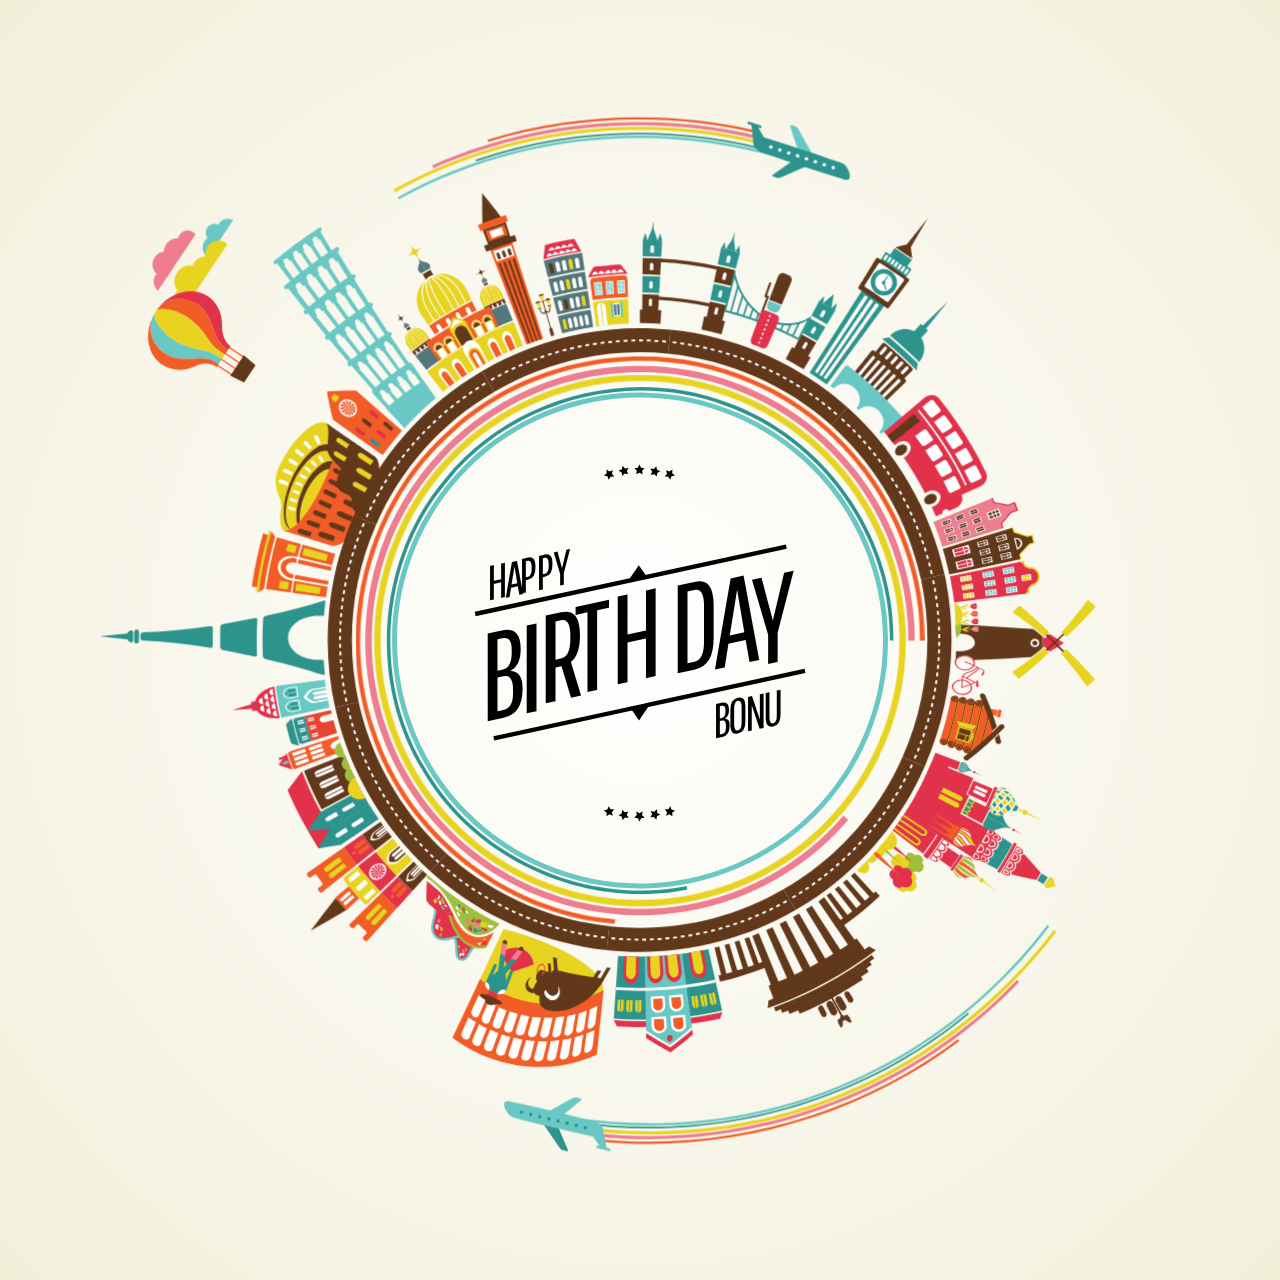
==== index.html @ 3c34e5e7 "Add files via upload" ====
<?xml version="1.0" encoding="utf-8"?>
<!-- Generator: Adobe Illustrator 16.2.1, SVG Export Plug-In . SVG Version: 6.00 Build 0)  -->
<!DOCTYPE svg PUBLIC "-//W3C//DTD SVG 1.1//EN" "http://www.w3.org/Graphics/SVG/1.1/DTD/svg11.dtd">
<link rel="stylesheet" href="main.css">
<svg version="1.1" id="Layer_1" xmlns="http://www.w3.org/2000/svg" xmlns:xlink="http://www.w3.org/1999/xlink" x="0px" y="0px"
 viewBox="0 0 400 400" enable-background="new 0 0 400 400" xml:space="preserve">
<g id="jjperezaguinaga">
	<g id="countryObjects">
		<path fill="#F15C27" d="M124.467,134.068c-2.028,2.304-3.916,4.723-5.74,7.187c-0.104,0.155-0.359,0.16-0.568,0.012l-14.95-10.734
			c-0.208-0.149-0.431-0.462-0.492-0.699c-0.699-2.659-1.231-5.311-1.771-8.085c-0.046-0.243,0.114-0.458,0.359-0.476
			c2.819-0.201,5.698-0.233,8.443-0.247c0.239,0,0.59,0.138,0.781,0.308l13.809,12.168
			C124.531,133.671,124.588,133.925,124.467,134.068z"/>
		<polygon fill="#FFFFFF" points="109.465,128.355 107.582,126.629 109.685,128.071 		"/>
		<polygon fill="#FFFFFF" points="109.95,127.335 107.582,126.629 109.983,126.959 		"/>
		<path fill="#FFFFFF" d="M109.84,126.14c-0.774,0.136-1.513,0.311-2.258,0.489l2.092-0.86L109.84,126.14z"/>
		<path fill="#FFFFFF" d="M109.129,125.058l-1.547,1.571c0.38-0.634,0.787-1.249,1.219-1.843L109.129,125.058z"/>
		<path fill="#FFFFFF" d="M107.994,124.383c-0.166,0.732-0.298,1.487-0.412,2.246c-0.016-0.782-0.027-1.573,0.005-2.34
			L107.994,124.383z"/>
		<polygon fill="#FFFFFF" points="106.726,124.312 107.582,126.629 106.356,124.43 		"/>
		<polygon fill="#FFFFFF" points="105.703,124.895 107.582,126.629 105.475,125.193 		"/>
		<polygon fill="#FFFFFF" points="105.189,125.95 107.582,126.629 105.159,126.337 		"/>
		<polygon fill="#FFFFFF" points="105.323,127.175 107.582,126.629 105.502,127.547 		"/>
		<polygon fill="#FFFFFF" points="106.073,128.24 107.582,126.629 106.412,128.5 		"/>
		<polygon fill="#FFFFFF" points="107.229,128.873 107.582,126.629 107.632,128.954 		"/>
		<polygon fill="#FFFFFF" points="108.472,128.915 107.582,126.629 108.83,128.797 		"/>
		<path fill="#FFFFFF" d="M105.982,128.708c1.341,1.008,3.124,0.926,3.979-0.188c0.83-1.134,0.584-2.828-0.718-3.921
			c-1.27-1.063-3.153-1.063-4.039,0.14C104.294,125.922,104.642,127.698,105.982,128.708z M106.258,128.35
			c-1.105-0.844-1.393-2.31-0.646-3.286c0.733-0.989,2.273-1.002,3.336-0.122c1.074,0.896,1.294,2.308,0.603,3.251
			C108.838,129.121,107.366,129.189,106.258,128.35z"/>
		<path fill="#E2324B" d="M110.884,132.913c-0.336-0.255-0.778-0.236-0.989,0.036c-0.212,0.272-0.109,0.695,0.229,0.944l2.261,1.664
			l0.741-0.955L110.884,132.913z"/>
		<path fill="#62381B" d="M113.064,130.075c-0.327-0.264-0.762-0.255-0.971,0.02c-0.21,0.273-0.113,0.707,0.218,0.965l2.205,1.735
			l0.734-0.96L113.064,130.075z"/>
		<path fill="#E2324B" d="M115.377,127.342c-0.318-0.273-0.757-0.282-0.981-0.02c-0.224,0.264-0.146,0.695,0.176,0.965l2.147,1.807
			l0.785-0.922L115.377,127.342z"/>
		<path fill="#2D948D" d="M115.571,136.443c-0.335-0.253-0.77-0.248-0.971,0.01c-0.201,0.259-0.089,0.67,0.25,0.92l2.26,1.663
			l0.702-0.902L115.571,136.443z"/>
		<path fill="#E2324B" d="M117.635,133.756c-0.327-0.264-0.753-0.267-0.951-0.006c-0.199,0.26-0.092,0.681,0.238,0.94l2.205,1.736
			l0.693-0.908L117.635,133.756z"/>
		<path fill="#62381B" d="M119.826,131.17c-0.318-0.273-0.748-0.294-0.96-0.045c-0.213,0.249-0.124,0.669,0.198,0.94l2.147,1.806
			l0.741-0.87L119.826,131.17z"/>
		<path fill="#E8D320" d="M104.14,122.559c-0.496-0.403-1.187-0.355-1.542,0.106s-0.235,1.156,0.27,1.547l0.763,0.596l1.261-1.642
			L104.14,122.559z"/>
		<path fill="#E8D320" d="M106.461,275.036c-0.349,0.277-0.433,0.754-0.188,1.066c2.043,2.535,4.219,4.961,6.444,7.338
			c0.278,0.279,0.764,0.256,1.084-0.055l4.005-3.871c-2.444-2.554-4.806-5.189-6.999-7.963L106.461,275.036z"/>
		<path fill="#E2324B" d="M110.794,271.563c2.193,2.774,4.557,5.41,7.001,7.961l5.168-4.996c-2.289-2.391-4.504-4.859-6.56-7.459
			L110.794,271.563z"/>
		<path fill="#E2324B" d="M106.249,265.622c1.323,1.861,2.651,3.722,4.097,5.492l5.635-4.465c-1.355-1.656-2.597-3.404-3.841-5.146
			L106.249,265.622z"/>
		<path fill="#F15C27" d="M94.775,273.646c-0.244,0.172-0.312,0.498-0.153,0.729l0.438,0.625c0.168,0.228,0.499,0.269,0.74,0.095
			l1.094-0.787c0.241-0.174,0.57-0.136,0.734,0.086l1.831,2.479c0.16,0.226,0.114,0.543-0.123,0.726l-1.068,0.821
			c-0.236,0.183-0.285,0.509-0.108,0.728l0.475,0.6c0.176,0.222,0.506,0.248,0.74,0.062l10.986-8.703
			c-1.443-1.771-2.771-3.633-4.097-5.49L94.775,273.646z"/>
		<path fill="#F15C27" d="M103.539,281.53c1.147,1.35,2.296,2.699,3.517,3.986l4.103-3.771c-1.167-1.227-2.265-2.518-3.361-3.809
			L103.539,281.53z"/>
		<path fill="#62381B" d="M107.03,285.444c-3.688,2.236-7.458,4.43-11.241,6.52c2.566-3.51,5.191-6.954,7.873-10.336
			C104.76,282.923,105.861,284.214,107.03,285.444z"/>
		<polygon fill="#FFFFFF" points="118.952,271.771 116.99,273.282 118.739,271.521 		"/>
		<polygon fill="#FFFFFF" points="118.13,271.157 116.99,273.282 117.789,271.077 		"/>
		<polygon fill="#FFFFFF" points="116.993,271.104 116.99,273.282 116.614,271.21 		"/>
		<polygon fill="#FFFFFF" points="115.846,271.622 116.99,273.282 115.531,271.892 		"/>
		<polygon fill="#FFFFFF" points="115.003,272.583 116.99,273.282 114.842,272.946 		"/>
		<polygon fill="#FFFFFF" points="114.703,273.739 116.99,273.282 114.739,274.101 		"/>
		<polygon fill="#FFFFFF" points="115.024,274.788 116.99,273.282 115.246,275.048 		"/>
		<polygon fill="#FFFFFF" points="115.889,275.419 116.99,273.282 116.243,275.497 		"/>
		<polygon fill="#FFFFFF" points="117.052,275.454 116.99,273.282 117.432,275.339 		"/>
		<polygon fill="#FFFFFF" points="118.186,274.903 116.99,273.282 118.492,274.624 		"/>
		<polygon fill="#FFFFFF" points="118.995,273.915 116.99,273.282 119.147,273.552 		"/>
		<polygon fill="#FFFFFF" points="119.272,272.769 116.99,273.282 119.233,272.423 		"/>
		<path fill="#FFFFFF" d="M118.603,275.048c1.199-1.112,1.449-2.76,0.603-3.719c-0.83-0.975-2.519-0.912-3.769,0.133
			c-1.25,1.048-1.543,2.734-0.66,3.771C115.679,276.253,117.412,276.153,118.603,275.048z M118.323,274.745
			c-0.989,0.908-2.424,0.996-3.165,0.154c-0.727-0.857-0.483-2.25,0.546-3.123c1.03-0.871,2.427-0.922,3.118-0.111
			C119.524,272.469,119.32,273.825,118.323,274.745z"/>
		<path fill="#E8D320" d="M101.849,273.831c-0.39,0.293-0.494,0.816-0.231,1.172c0.258,0.361,0.802,0.392,1.186,0.097l4.284-3.31
			l-0.912-1.209L101.849,273.831z"/>
		<path fill="#E8D320" d="M100.407,271.882c-0.396,0.283-0.504,0.802-0.241,1.156c0.263,0.355,0.792,0.408,1.184,0.117l4.35-3.221
			l-0.902-1.22L100.407,271.882z"/>
		<path fill="#FFFFFF" d="M106.376,282.931c-0.23,0.203-0.263,0.549-0.061,0.764c0.201,0.217,0.546,0.227,0.774,0.02l2.529-2.274
			l-0.695-0.764L106.376,282.931z"/>
		<path fill="#FFFFFF" d="M105.322,281.696c-0.232,0.199-0.266,0.543-0.073,0.768c0.191,0.226,0.532,0.242,0.764,0.041l2.558-2.243
			l-0.671-0.787L105.322,281.696z"/>
		<path fill="#FFFFFF" d="M112.992,280.753c-0.357,0.332-0.413,0.853-0.124,1.168c0.289,0.314,0.808,0.298,1.16-0.039l2.358-2.243
			l-1.008-1.099L112.992,280.753z"/>
		<path fill="#FFFFFF" d="M110.485,277.969c-0.367,0.317-0.44,0.84-0.164,1.165c0.273,0.328,0.808,0.314,1.169-0.01l2.428-2.166
			l-0.979-1.127L110.485,277.969z"/>
		<path fill="#FFFFFF" d="M108.065,275.104c-0.376,0.309-0.472,0.832-0.199,1.158c0.278,0.325,0.806,0.336,1.18,0.021l2.494-2.088
			l-0.952-1.15L108.065,275.104z"/>
		<path fill="#62381B" d="M121.234,267.339l-0.083,0.072l0.007,0.006l-0.288,0.41c-0.441,0.892-0.27,2.26-0.27,2.262
			c-0.01,0.011,1.33,0.349,2.273,0.019l0.443-0.236l0.008,0.008l0.079-0.071l0.747-0.681l1.736-1.58l-0.336-0.362l-2.271,2.047
			c-0.35,0.313-0.776,0.418-0.953,0.227c-0.181-0.188-0.031-0.602,0.323-0.916l2.29-2.024l-0.224-0.267l-2.297,2.021
			c-0.354,0.311-0.777,0.404-0.947,0.205c-0.168-0.197-0.015-0.607,0.342-0.916l2.314-1.998l-0.343-0.402l-1.829,1.562
			L121.234,267.339z"/>
		<path fill="#E8D320" d="M127.929,269.729c-0.619-0.597-1.168-1.26-1.76-1.885l-2.82,2.59l-0.093,0.086l-0.007-0.008
			c-1.025,0.789-3.277,0.161-3.263,0.141c-0.003-0.004-0.368-2.297,0.548-3.217l-0.008-0.011l0.097-0.079l2.92-2.476
			c-0.608-0.686-1.188-1.396-1.749-2.123l-5.399,4.326c2.056,2.604,4.271,5.07,6.561,7.463L127.929,269.729z"/>
		<path fill="#62381B" d="M116.292,260.702l-0.082,0.06l0.004,0.006l-0.318,0.334c-0.537,0.711-0.653,1.739-0.653,1.739
			s1.018,0.191,1.854-0.116l0.412-0.205l0.003,0.006l0.08-0.062l0.753-0.567l1.744-1.32l-0.195-0.266l-2.276,1.711
			c-0.354,0.266-0.723,0.367-0.825,0.229c-0.104-0.139,0.101-0.465,0.456-0.727l2.289-1.699l-0.139-0.188l-2.292,1.692
			c-0.354,0.262-0.726,0.363-0.829,0.224c-0.103-0.14,0.104-0.462,0.458-0.724l2.305-1.678l-0.211-0.285l-1.814,1.314
			L116.292,260.702z"/>
		<path fill="#62381B" d="M112.188,261.472c1.243,1.737,2.484,3.483,3.839,5.143l5.424-4.299l-1.199-1.521l-2.84,2.16l-0.094,0.072
			l-0.005-0.008c-1.006,0.674-2.688,0.297-2.689,0.295c-0.001-0.002,0.132-1.726,1.068-2.49l-0.005-0.008l0.096-0.068l2.896-2.086
			l-0.82-1.158L112.188,261.472z"/>
		<path fill="#F15C27" d="M111.109,266.483c-0.391,0.291-0.515,0.787-0.278,1.109c0.237,0.321,0.74,0.344,1.13,0.045l2.581-1.98
			l-0.825-1.123L111.109,266.483z"/>
		<path fill="#F15C27" d="M109.871,264.81c-0.396,0.283-0.523,0.772-0.286,1.094c0.237,0.322,0.749,0.35,1.14,0.059l2.619-1.934
			l-0.828-1.119L109.871,264.81z"/>
		<path fill="#F15C27" d="M109.154,266.923c0.301-0.221,0.69-0.198,0.872,0.048c0.183,0.245,0.087,0.627-0.21,0.85
			c-0.298,0.225-0.688,0.203-0.871-0.047C108.76,267.524,108.854,267.144,109.154,266.923z"/>
		<path fill="#E2324B" d="M118.194,280.028c1.581,1.65,3.253,3.201,4.918,4.762l4.829-5.326c-1.558-1.463-3.126-2.916-4.605-4.461
			L118.194,280.028z"/>
		<path fill="#F15C27" d="M108.184,289.817c-0.213,0.207-0.225,0.539-0.026,0.74l0.537,0.541c0.197,0.198,0.528,0.19,0.738-0.021
			l0.95-0.955c0.211-0.211,0.538-0.223,0.73-0.026c0.709,0.743,1.484,1.42,2.226,2.131c0.201,0.188,0.199,0.518-0.004,0.735
			l-0.919,0.984c-0.203,0.219-0.201,0.553,0.004,0.744l0.556,0.522c0.205,0.191,0.533,0.168,0.733-0.051l9.416-10.387
			c-1.665-1.56-3.337-3.111-4.917-4.76L108.184,289.817z"/>
		<path fill="#E8D320" d="M115.188,288.845c-0.336,0.354-0.349,0.883-0.026,1.186c0.321,0.303,0.852,0.258,1.184-0.1l3.686-3.961
			l-1.104-1.037L115.188,288.845z"/>
		<path fill="#E8D320" d="M113.452,287.155c-0.345,0.346-0.371,0.879-0.061,1.193c0.306,0.317,0.85,0.272,1.186-0.076l3.764-3.89
			l-1.075-1.067L113.452,287.155z"/>
		<path fill="#62381B" d="M127.295,273.536l-0.071,0.072l0.004,0.004l-0.261,0.383c-0.422,0.797-0.377,1.838-0.37,1.83
			c0.001,0,1.045,0.012,1.823-0.432l0.373-0.273l0.005,0.004l0.069-0.071l0.649-0.685l1.505-1.588l-0.241-0.225l-1.967,2.061
			c-0.304,0.318-0.653,0.482-0.779,0.365s0.02-0.472,0.326-0.787l1.98-2.051l-0.169-0.156l-1.984,2.045
			c-0.306,0.314-0.664,0.482-0.782,0.357c-0.121-0.125,0.031-0.479,0.342-0.795l1.997-2.033l-0.247-0.25l-1.575,1.594
			L127.295,273.536z"/>
		<path fill="#62381B" d="M123.377,274.964c1.479,1.541,3.046,2.994,4.604,4.457l4.647-5.125l-1.407-1.327l-2.449,2.598l-0.08,0.084
			l-0.006-0.006c-0.883,0.832-2.621,0.756-2.624,0.754c-0.014,0.008-0.138-1.734,0.664-2.646l-0.005-0.004l0.082-0.084l2.517-2.531
			l-0.995-1.006L123.377,274.964z"/>
		<path fill="#F15C27" d="M123.12,280.089c-0.338,0.353-0.376,0.857-0.084,1.13c0.291,0.272,0.796,0.206,1.128-0.15l2.224-2.375
			l-1.014-0.951L123.12,280.089z"/>
		<path fill="#F15C27" d="M121.637,278.63c-0.343,0.347-0.396,0.855-0.116,1.142c0.279,0.285,0.784,0.229,1.126-0.123l2.269-2.336
			l-0.979-0.986L121.637,278.63z"/>
		<path fill="#F15C27" d="M121.253,280.854c0.259-0.267,0.651-0.314,0.874-0.105s0.194,0.597-0.062,0.865
			c-0.257,0.271-0.646,0.316-0.874,0.105C120.965,281.51,120.992,281.122,121.253,280.854z"/>
		<path fill="#2D948D" d="M41.903,198.584l-0.006,0.608c-0.005,0.535,0.365,0.984,0.825,1.005
			c7.396,0.355,14.521,1.205,21.257,2.297c0.456,0.076,0.816-0.233,0.806-0.688c-0.041-1.834,0.022-3.669,0.031-5.503
			c0.002-0.458-0.336-0.771-0.798-0.703c-6.737,0.995-13.85,1.744-21.267,1.99C42.29,197.606,41.909,198.048,41.903,198.584z"/>
		<path fill="#2D948D" d="M99.486,192.356l0.25,0.026c0.139,0.016,0.274-0.242,0.304-0.58c0.098-1.289,0.216-2.576,0.396-3.856
			c0.042-0.335-0.256-0.5-0.666-0.372c-5.291,1.642-11.348,3.272-18.204,4.779c-0.442,0.096-0.815,0.502-0.835,0.903
			c-0.257,3.937-0.219,7.881-0.1,11.82c0.015,0.404,0.404,0.812,0.846,0.918c6.792,1.611,12.883,3.322,18.113,5.045
			c0.406,0.136,0.708-0.026,0.676-0.362c-0.112-1.287-0.289-2.57-0.338-3.863c-0.021-0.336-0.149-0.599-0.288-0.586l-0.251,0.024
			c-5.836,0.439-10.819-2.705-10.773-7.025C88.631,194.903,93.665,191.833,99.486,192.356z"/>
		<path fill="#2D948D" d="M67.169,195.928c-0.018,2.095-0.098,4.189-0.031,6.285c0.011,0.449,0.388,0.877,0.842,0.957
			c3.48,0.636,6.827,1.324,10.03,2.043c0.446,0.099,0.794-0.151,0.785-0.559c-0.105-3.666-0.148-7.337,0.09-11
			c0.019-0.408-0.325-0.662-0.772-0.57c-3.222,0.672-6.584,1.314-10.079,1.896C67.578,195.055,67.191,195.478,67.169,195.928z"/>
		<path fill="#2D948D" d="M41.474,197.614l-0.027,2.545c-0.005,0.533-0.355,0.971-0.785,0.976c-0.431,0.004-0.775-0.435-0.771-0.976
			l0.027-2.569c0.007-0.542,0.36-0.974,0.791-0.963C41.137,196.637,41.48,197.079,41.474,197.614z"/>
		<path fill="#2D948D" d="M38.765,200.782c0.427,0.197,0.811-0.207,0.814-0.75l0.024-2.321c0.006-0.542-0.368-0.954-0.799-0.764
			c-0.795,0.353-1.344,1.07-1.353,1.909C37.444,199.696,37.977,200.421,38.765,200.782z"/>
		<path fill="#2D948D" d="M37.364,199.745l-7.718-0.854c-0.46-0.055-0.459-0.136,0.002-0.182l7.735-0.743
			c0.46-0.042,0.829,0.358,0.823,0.895C38.2,199.396,37.824,199.794,37.364,199.745z"/>
		<path fill="#F15C27" d="M80.706,166.266c-1.572,5.52-2.765,11.145-3.562,16.823l3.004,0.417c0.777-5.539,1.94-11.024,3.475-16.411
			L80.706,166.266z"/>
		<path fill="#F15C27" d="M89.963,185.023l10.649,1.465c0.145-1.125,0.36-2.242,0.528-3.366l-10.594-1.83
			C90.359,182.537,90.124,183.774,89.963,185.023z"/>
		<path fill="#F15C27" d="M92.115,173.806l10.443,2.554c0.267-1.228,0.624-2.433,0.963-3.644l-10.34-2.94
			C92.805,171.115,92.413,172.45,92.115,173.806z"/>
		<polygon fill="#F15C27" points="90.652,180.642 101.234,182.534 101.467,181.352 90.907,179.333 		"/>
		<polygon fill="#F15C27" points="91.647,175.745 102.135,178.113 102.418,176.942 91.961,174.449 		"/>
		<path fill="#F15C27" d="M85.068,167.467c-1.533,5.386-2.692,10.869-3.46,16.405l7.864,1.082c0.161-1.253,0.398-2.496,0.587-3.746
			l-0.73-0.127c-2.584-0.428-4.335-2.561-3.879-4.756c0.423-2.201,2.966-3.439,5.463-2.812l0.72,0.176
			c0.3-1.361,0.692-2.704,1.072-4.048L85.068,167.467z"/>
		<path fill="#F15C27" d="M91.083,174.239c-2.15-0.521-4.405,0.419-4.752,2.271c-0.354,1.848,1.207,3.586,3.433,3.974l0.4,0.072
			l0.257-1.314l-0.399-0.077c-0.694-0.132-1.271-0.466-1.645-0.894c-0.373-0.428-0.537-0.933-0.438-1.427
			c0.101-0.496,0.442-0.894,0.951-1.136c0.521-0.239,1.189-0.315,1.878-0.159l0.397,0.089l0.313-1.303L91.083,174.239z"/>
		<path fill="#F15C27" d="M83.365,165.575c-1.87,6.332-3.229,12.807-4.052,19.348l1.722-1.128
			c0.771-5.563,1.936-11.075,3.477-16.484L83.365,165.575z"/>
		<path fill="#E8D320" d="M82.592,165.367c-1.879,6.364-3.243,12.87-4.072,19.444l0.809,0.103
			c0.822-6.531,2.179-12.994,4.045-19.315L82.592,165.367z"/>
		<path fill="#E8D320" d="M88.863,181.877l-0.316,1.951c-0.02,0.111-0.144,0.186-0.279,0.165l-2.375-0.343
			c-0.134-0.021-0.229-0.128-0.21-0.243l0.325-2c0.018-0.115,0.143-0.19,0.276-0.167l2.366,0.396
			C88.786,181.657,88.88,181.766,88.863,181.877z"/>
		<path fill="#E8D320" d="M98.899,183.531l-0.29,1.773c-0.017,0.101-0.14,0.168-0.274,0.146l-7.203-1.044
			c-0.136-0.019-0.231-0.123-0.213-0.232l0.311-1.908c0.019-0.109,0.142-0.179,0.276-0.156l7.178,1.197
			C98.819,183.329,98.916,183.43,98.899,183.531z"/>
		<path fill="#E8D320" d="M91.367,170.427c-0.171,0.637-0.379,1.265-0.518,1.909c-0.025,0.11-0.155,0.172-0.288,0.14l-2.326-0.589
			c-0.131-0.033-0.217-0.152-0.189-0.265c0.143-0.663,0.354-1.306,0.53-1.96c0.03-0.113,0.162-0.173,0.294-0.136l2.312,0.636
			C91.315,170.199,91.397,170.318,91.367,170.427z"/>
		<path fill="#E8D320" d="M101.178,173.113c-0.154,0.58-0.347,1.151-0.471,1.738c-0.024,0.101-0.15,0.154-0.283,0.121l-7.055-1.787
			c-0.134-0.034-0.221-0.148-0.194-0.255c0.135-0.632,0.339-1.247,0.506-1.871c0.03-0.108,0.161-0.163,0.293-0.128l7.015,1.934
			C101.123,172.903,101.206,173.013,101.178,173.113z"/>
		<path fill="#F15C27" d="M89.136,235.317c-0.405,0.127-0.643,0.514-0.529,0.859c0.443,1.426,0.94,2.831,1.468,4.229
			c0.126,0.344,0.549,0.5,0.946,0.352l15.057-5.646l-0.354-0.967l-0.061,0.022c-1.662,0.609-3.24,0.468-3.531-0.315
			c-0.265-0.791,0.896-1.883,2.575-2.435l0.062-0.021l-0.318-0.978L89.136,235.317z"/>
		<path fill="#E2324B" d="M89.951,240.964c-1.441-0.432-2.894-0.891-4.355-1.373c0.84-1.28,1.707-2.543,2.57-3.772
			C88.706,237.552,89.31,239.263,89.951,240.964z"/>
		<path fill="#69C8C3" d="M86.757,239.19c0.086,0.231,0.878,0.184,2.007-0.08l-0.386-1.105
			C87.329,238.499,86.67,238.956,86.757,239.19z"/>
		<path fill="#E2324B" d="M88.074,236.606l0.156,0.483c0.021,0.062-0.021,0.134-0.094,0.158l-2.143,0.715
			c-0.072,0.023-0.147-0.008-0.168-0.071l-0.16-0.494c-0.021-0.062,0.021-0.133,0.093-0.156l2.146-0.705
			C87.979,236.515,88.054,236.544,88.074,236.606z"/>
		<path fill="#FFFFFF" d="M95.016,237.544l0.238,0.65c0.032,0.088-0.029,0.188-0.137,0.229l-3.633,1.334
			c-0.106,0.039-0.22-0.004-0.254-0.092l-0.247-0.676c-0.033-0.092,0.027-0.195,0.135-0.234l3.645-1.301
			C94.869,237.417,94.984,237.458,95.016,237.544z"/>
		<path fill="#FFFFFF" d="M94.487,236.079l0.229,0.652c0.032,0.088-0.029,0.188-0.136,0.227l-3.651,1.283
			c-0.108,0.039-0.222-0.004-0.256-0.094l-0.237-0.68c-0.03-0.091,0.034-0.195,0.142-0.234l3.662-1.248
			C94.347,235.948,94.459,235.989,94.487,236.079z"/>
		<path fill="#FFFFFF" d="M94.007,234.597l0.214,0.657c0.028,0.089-0.037,0.189-0.145,0.228l-3.668,1.231
			c-0.108,0.037-0.221-0.01-0.25-0.1l-0.223-0.684c-0.03-0.093,0.034-0.197,0.143-0.23l3.679-1.201
			C93.866,234.466,93.978,234.507,94.007,234.597z"/>
		<path fill="#FFFFFF" d="M100.199,235.687l0.227,0.617c0.03,0.082-0.032,0.182-0.139,0.221l-3.634,1.334
			c-0.107,0.041-0.221,0.002-0.252-0.084l-0.234-0.646c-0.032-0.086,0.028-0.188,0.137-0.225l3.646-1.301
			C100.057,235.565,100.169,235.603,100.199,235.687z"/>
		<path fill="#FFFFFF" d="M99.697,234.292l0.218,0.619c0.03,0.084-0.031,0.185-0.14,0.219l-3.65,1.285
			c-0.108,0.037-0.222-0.002-0.253-0.09l-0.227-0.643c-0.028-0.088,0.036-0.189,0.145-0.228l3.663-1.252
			C99.559,234.169,99.67,234.206,99.697,234.292z"/>
		<path fill="#FFFFFF" d="M99.24,232.882l0.203,0.625c0.027,0.084-0.038,0.183-0.146,0.22l-3.667,1.233
			c-0.109,0.035-0.22-0.006-0.249-0.094l-0.211-0.65c-0.029-0.088,0.037-0.188,0.146-0.225l3.68-1.199
			C99.103,232.757,99.212,232.798,99.24,232.882z"/>
		<path fill="#2D948D" d="M90.992,224.729c-0.494,0.11-0.812,0.526-0.709,0.928c0.531,2.262,1.137,4.502,1.801,6.728
			c0.107,0.397,0.6,0.6,1.083,0.448l2.83-0.873c-0.793-2.606-1.495-5.239-2.117-7.891L90.992,224.729z"/>
		<path fill="#2D948D" d="M89.848,232.829l1.927,0.531c0.167,0.051,0.265-0.025,0.215-0.17c-0.82-2.697-1.546-5.42-2.19-8.162
			c-0.03-0.152-0.152-0.17-0.271-0.041l-1.398,1.422c-0.114,0.129-0.175,0.359-0.138,0.512c0.436,1.859,0.935,3.703,1.481,5.533
			C89.517,232.604,89.684,232.772,89.848,232.829z"/>
		<path fill="#E64534" d="M93.882,224.069c0.621,2.65,1.322,5.283,2.116,7.889l8.132-2.51c-0.397-1.383-0.814-2.762-1.179-4.154
			l-2.714,0.711c-0.749,0.197-1.469-0.108-1.611-0.688c-0.144-0.576,0.351-1.188,1.103-1.365l2.728-0.656l-0.277-1.121
			L93.882,224.069z"/>
		<polygon fill="#FFFFFF" points="94.957,230.827 95.075,231.243 93.177,231.812 93.056,231.388 		"/>
		<polygon fill="#FFFFFF" points="94.767,230.165 94.886,230.577 92.984,231.136 92.863,230.712 		"/>
		<polygon fill="#FFFFFF" points="94.24,228.337 94.36,228.751 92.449,229.274 92.327,228.853 		"/>
		<polygon fill="#FFFFFF" points="94.067,227.669 94.171,228.087 92.257,228.597 92.152,228.171 		"/>
		<polygon fill="#FFFFFF" points="93.612,225.823 93.716,226.243 91.793,226.72 91.687,226.294 		"/>
		<polygon fill="#FFFFFF" points="93.444,225.153 93.549,225.573 91.624,226.036 91.517,225.61 		"/>
		<polygon fill="#FFFFFF" points="98.16,229.885 98.274,230.286 96.376,230.854 96.259,230.444 		"/>
		<polygon fill="#FFFFFF" points="97.976,229.239 98.091,229.642 96.189,230.198 96.071,229.788 		"/>
		<polygon fill="#FFFFFF" points="97.465,227.469 97.582,227.872 95.67,228.394 95.551,227.983 		"/>
		<polygon fill="#FFFFFF" points="97.298,226.821 97.398,227.228 95.482,227.737 95.381,227.321 		"/>
		<polygon fill="#FFFFFF" points="96.856,225.032 96.958,225.438 95.035,225.915 94.932,225.503 		"/>
		<polygon fill="#FFFFFF" points="96.694,224.382 96.795,224.788 94.869,225.255 94.766,224.839 		"/>
		<path fill="#69C8C3" d="M85.183,214.507c-0.254,0.033-0.435,0.234-0.406,0.447c0.4,3.129,0.932,6.244,1.609,9.326
			c0.045,0.213,0.283,0.342,0.533,0.287l14.81-3.236c-0.641-2.887-1.136-5.807-1.509-8.735L85.183,214.507z"/>
		<path fill="#E2324B" d="M78.142,220.901c0.434,2.734,3.943,4.313,7.835,3.795c-0.729-3.305-1.298-6.641-1.726-9.996
			C80.414,215.515,77.628,218.181,78.142,220.901z"/>
		<path fill="#E2324B" d="M80.478,221.567c-3.156,0.215-6.317,0.404-9.483,0.565c3.036-0.905,6.078-1.786,9.125-2.643
			L80.478,221.567z"/>
		<polygon fill="#E2324B" points="76.847,219.614 77.355,222.548 79.974,222.063 79.477,219.192 		"/>
		<polygon fill="#FFFFFF" points="96.847,219.974 96.992,219.944 96.844,219.96 		"/>
		<path fill="#FFFFFF" d="M96.225,215.485c0.618-0.092,1.209-0.021,1.71,0.172l2.836-0.438l-0.053-0.41L96.225,215.485z"/>
		<path fill="#FFFFFF" d="M98.609,219.159c-0.426,0.373-0.971,0.658-1.616,0.785l4.458-0.869l-0.089-0.438L98.609,219.159z"/>
		<polygon fill="#FFFFFF" points="96.08,215.519 96.225,215.485 96.078,215.51 		"/>
		<path fill="#FFFFFF" d="M94.508,218.058c0-0.002,0.665-1.392,1.652-1.978l-0.081-0.562c-1.522,0.352-2.527,2.717-2.535,2.725
			c0.008,0.006,1.756,1.896,3.3,1.717l-0.115-0.596C95.601,219.142,94.509,218.06,94.508,218.058z"/>
		<path fill="#FFFFFF" d="M96.16,216.081c0.171-0.104,0.353-0.178,0.542-0.225l-0.001-0.01l0.125-0.019l1.107-0.172
			c-0.5-0.191-1.092-0.264-1.71-0.172l-0.145,0.033L96.16,216.081z"/>
		<path fill="#FFFFFF" d="M97.441,219.38l-0.125,0.025l-0.002-0.012c-0.192,0.021-0.389,0.01-0.585-0.029l0.115,0.596l0.148-0.016
			c0.646-0.127,1.19-0.412,1.616-0.785L97.441,219.38z"/>
		<path fill="#FFFFFF" d="M97.524,217.757c-0.548,0.095-0.953,0.398-0.904,0.681c0.048,0.281,0.529,0.428,1.076,0.328l3.65-0.677
			l-0.167-0.971L97.524,217.757z"/>
		<path fill="#FFFFFF" d="M97.281,216.362c-0.55,0.086-0.953,0.385-0.904,0.668c0.049,0.281,0.533,0.434,1.081,0.34l3.659-0.625
			l-0.171-0.973L97.281,216.362z"/>
		<path fill="#FFFFFF" d="M92.725,222.239c-0.252-1.125-0.473-2.254-0.652-3.393l-2.438,0.43c-1.203,0.213-2.034,1.053-1.846,2.152
			c0.235,1.09,1.314,1.563,2.512,1.313L92.725,222.239z M90.246,222.478c-0.988,0.203-1.927-0.15-2.131-1.111
			c-0.169-0.971,0.574-1.646,1.566-1.822l2.112-0.377c0.15,0.968,0.339,1.924,0.553,2.879L90.246,222.478z"/>
		<path fill="#2D948D" d="M89.856,221.265c-0.29,0.057-0.482,0.293-0.432,0.528c0.05,0.24,0.325,0.384,0.614,0.326l1.924-0.391
			l-0.178-0.84L89.856,221.265z"/>
		<path fill="#2D948D" d="M89.621,219.954c-0.29,0.053-0.492,0.287-0.451,0.527s0.309,0.389,0.598,0.334l1.93-0.367l-0.145-0.846
			L89.621,219.954z"/>
		<path fill="#2D948D" d="M88.785,220.894c0.221-0.041,0.423,0.074,0.458,0.256c0.037,0.18-0.109,0.363-0.33,0.406
			c-0.222,0.043-0.432-0.07-0.471-0.254C88.409,221.118,88.564,220.935,88.785,220.894z"/>
		<path fill="#FFFFFF" d="M91.941,218.081c-0.216-1.131-0.372-2.27-0.519-3.412l-2.453,0.334c-1.211,0.164-2.069,0.974-1.925,2.078
			c0.176,1.101,1.253,1.613,2.455,1.41L91.941,218.081z M89.453,218.226c-0.99,0.164-1.93-0.226-2.081-1.195
			c-0.129-0.975,0.635-1.621,1.634-1.758l2.125-0.295c0.126,0.969,0.254,1.938,0.438,2.896L89.453,218.226z"/>
		<path fill="#2D948D" d="M89.107,216.999c-0.292,0.045-0.493,0.273-0.451,0.515c0.042,0.237,0.312,0.395,0.603,0.348l1.938-0.316
			l-0.146-0.846L89.107,216.999z"/>
		<path fill="#2D948D" d="M88.93,215.677c-0.291,0.043-0.501,0.271-0.469,0.514c0.032,0.238,0.294,0.397,0.585,0.354l1.942-0.293
			l-0.113-0.852L88.93,215.677z"/>
		<path fill="#2D948D" d="M88.061,216.585c0.224-0.032,0.423,0.09,0.447,0.273c0.021,0.184-0.134,0.358-0.354,0.395
			c-0.224,0.033-0.428-0.086-0.449-0.272C87.679,216.796,87.839,216.618,88.061,216.585z"/>
		<path fill="#FFFFFF" d="M81.818,222.628c0.108,0.511,0.697,0.832,1.373,0.783l-0.391-2.02
			C82.156,221.597,81.723,222.116,81.818,222.628z"/>
		<path fill="#FFFFFF" d="M81.42,220.337c0.089,0.513,0.664,0.849,1.338,0.812l-0.351-2.027
			C81.761,219.315,81.331,219.823,81.42,220.337z"/>
		<path fill="#FFFFFF" d="M81.029,218.042c0.073,0.517,0.663,0.859,1.336,0.836c-0.129-0.674-0.216-1.354-0.306-2.032
			C81.407,217.024,80.959,217.526,81.029,218.042z"/>
		<path fill="#FFFFFF" d="M79.816,221.812c0.09,0.52,0.665,0.856,1.339,0.815l-0.354-2.059
			C80.154,220.769,79.727,221.29,79.816,221.812z"/>
		<path fill="#FFFFFF" d="M79.415,219.485c0.09,0.52,0.667,0.865,1.343,0.838l-0.355-2.059
			C79.748,218.454,79.325,218.962,79.415,219.485z"/>
		<path fill="#FFFFFF" d="M83.854,223.403c0.106,0.502,0.692,0.812,1.365,0.756l-0.418-1.981
			C84.159,222.388,83.749,222.899,83.854,223.403z"/>
		<path fill="#FFFFFF" d="M83.419,221.153c0.086,0.506,0.659,0.828,1.331,0.787l-0.343-1.998
			C83.762,220.142,83.332,220.647,83.419,221.153z"/>
		<path fill="#FFFFFF" d="M83.029,218.896c0.088,0.506,0.662,0.838,1.339,0.809l-0.346-1.996
			C83.367,217.894,82.941,218.39,83.029,218.896z"/>
		<path fill="#FFFFFF" d="M82.687,216.63c0.068,0.511,0.629,0.854,1.303,0.839l-0.271-2.009
			C83.066,215.635,82.618,216.122,82.687,216.63z"/>
		<path fill="#E2324B" d="M98.192,265.872c-3.744-5.811-7.009-11.932-9.741-18.283c1.497-2.094,3.021-4.118,4.569-6.073
			c3.167,8.053,7.182,15.787,12.061,22.934L98.192,265.872z"/>
		<path fill="#2D948D" d="M114.332,252.128c0.981,1.519,1.905,3.07,2.957,4.539l-11.94,8.174c-2.357,0.396-4.777,0.761-7.156,1.031
			c1.229-2.127,2.486-4.203,3.778-6.229L114.332,252.128z"/>
		<path fill="#2D948D" d="M111.69,247.472c0.825,1.608,1.78,3.145,2.679,4.715l-12.357,7.524c-2.366,0.263-4.759,0.476-7.184,0.64
			c1.305-2.041,2.708-4.066,4.118-6.027L111.69,247.472z"/>
		<path fill="#62381B" d="M94.036,241.219c-0.232,0.092-0.355,0.319-0.277,0.514c1.531,3.957,3.354,7.799,5.315,11.561
			c0.099,0.183,0.355,0.236,0.575,0.119l11.837-6.301c-1.847-3.492-3.527-7.078-4.957-10.764L94.036,241.219z"/>
		<path fill="#FFFFFF" d="M100.938,255.989c-0.434,0.246-0.624,0.721-0.423,1.061c0.2,0.343,0.712,0.419,1.143,0.164l2.879-1.672
			l-0.699-1.19L100.938,255.989z"/>
		<path fill="#FFFFFF" d="M106.239,252.993c-0.434,0.246-0.632,0.705-0.441,1.029c0.189,0.324,0.691,0.383,1.124,0.133l2.878-1.678
			l-0.66-1.121L106.239,252.993z"/>
		<path fill="#FFFFFF" d="M104.045,261.14c-0.42,0.266-0.59,0.754-0.378,1.09c0.212,0.334,0.722,0.385,1.138,0.11l2.787-1.823
			l-0.736-1.166L104.045,261.14z"/>
		<path fill="#FFFFFF" d="M109.182,257.868c-0.42,0.267-0.6,0.742-0.398,1.06c0.2,0.316,0.699,0.352,1.116,0.079l2.787-1.823
			l-0.695-1.103L109.182,257.868z"/>
		<path fill="#FFFFFF" d="M100.392,249.925c0.221,0.451,0.899,0.562,1.516,0.244l4.5-2.303l-0.393-0.801l-5.639,2.824
			L100.392,249.925z"/>
		<path fill="#FFFFFF" d="M100.242,249.618c-0.224-0.451,0.103-1.061,0.725-1.361l4.543-2.217l0.395,0.801l-5.646,2.812
			L100.242,249.618z"/>
		<path fill="#FFFFFF" d="M98.718,246.44c0.205,0.457,0.877,0.592,1.504,0.297l4.576-2.148l-0.363-0.813l-5.732,2.631L98.718,246.44
			z"/>
		<path fill="#FFFFFF" d="M98.578,246.128c-0.206-0.459,0.141-1.055,0.772-1.338l4.617-2.059l0.365,0.815l-5.739,2.617
			L98.578,246.128z"/>
		<path fill="#FFFFFF" d="M97.164,242.899c0.188,0.467,0.855,0.621,1.491,0.346l4.647-1.983l-0.333-0.828l-5.821,2.432
			L97.164,242.899z"/>
		<path fill="#FFFFFF" d="M97.035,242.583c-0.188-0.465,0.179-1.053,0.819-1.311l4.687-1.898l0.335,0.828l-5.826,2.416
			L97.035,242.583z"/>
		<path fill="#A0BF3B" d="M106.783,243.644c0.578,1.19,2.098,1.653,3.487,1.123c-0.758-1.484-1.454-2.996-2.123-4.523
			C106.849,240.974,106.245,242.431,106.783,243.644z"/>
		<path fill="#E8D320" d="M107.914,248.618c0.916,1.74,3.168,2.312,5.175,1.398c-1.22-2.107-2.354-4.267-3.413-6.461
			C107.832,244.681,106.971,246.894,107.914,248.618z"/>
		<path fill="#A0BF3B" d="M103.476,235.714c0.437,1.25,1.936,1.828,3.369,1.414c-0.654-1.532-1.167-3.121-1.75-4.68
			C103.72,233.077,103.028,234.466,103.476,235.714z"/>
		<path fill="#A0BF3B" d="M106.763,236.923c-1.002,0.744-1.447,1.974-1.018,3.035c0.454,1.058,1.667,1.578,2.895,1.375
			C107.961,239.888,107.355,238.407,106.763,236.923z"/>
		<g id="pisa">
			<path fill="#69C8C3" d="M98.803,70.664c-0.266-0.447-0.863-0.557-1.337-0.239c-4.167,2.75-8.183,5.753-12.088,8.916
				c-0.444,0.367-0.553,1.005-0.243,1.426l4.449,5.97l1.038-0.847L87.4,81.504l0.305-0.248l-0.323-0.444
				c-0.333-0.46-0.295-1.086,0.083-1.396l0.076-0.062c0.379-0.312,0.951-0.186,1.28,0.282l0.317,0.447l0.305-0.244l3.152,4.438
				l0.898-0.7l-3.109-4.444l0.312-0.234l-0.31-0.45c-0.322-0.467-0.264-1.085,0.129-1.376l0.076-0.06
				c0.393-0.295,0.966-0.148,1.283,0.322l0.306,0.457l0.313-0.234l3.042,4.502l0.911-0.677l-3.012-4.526l0.312-0.232l-0.301-0.458
				c-0.312-0.475-0.245-1.096,0.146-1.387l0.079-0.058c0.392-0.291,0.957-0.136,1.264,0.342l0.296,0.464l0.313-0.23l2.946,4.58
				l0.92-0.661l-2.9-4.583l0.324-0.218l-0.29-0.465c-0.301-0.479-0.215-1.093,0.189-1.367l0.08-0.053
				c0.404-0.273,0.971-0.1,1.265,0.386l0.283,0.468l0.322-0.217l2.833,4.635l1.106-0.738L98.803,70.664z"/>
			<path fill="#69C8C3" d="M99.231,69.736c0.157,0.271,0.058,0.642-0.225,0.829c-4.829,3.195-9.551,6.62-14.031,10.371
				c-0.264,0.217-0.628,0.189-0.814-0.061l-0.031-0.042c-0.187-0.25-0.122-0.632,0.145-0.852c4.515-3.774,9.271-7.222,14.134-10.439
				c0.282-0.188,0.641-0.124,0.798,0.147L99.231,69.736z"/>
			<path fill="#69C8C3" d="M104.246,77.101c-0.321-0.541-1.021-0.687-1.563-0.325c-4.788,3.113-9.364,6.583-13.794,10.266
				c-0.51,0.418-0.61,1.162-0.226,1.656l6.178,7.842l1.166-0.953l-4.637-5.985l0.346-0.283l-0.398-0.523
				c-0.414-0.543-0.395-1.272,0.04-1.627l0.085-0.07c0.436-0.355,1.115-0.194,1.521,0.354l0.392,0.53l0.347-0.281l4.53,6.084
				l0.994-0.802l-4.483-6.127l0.345-0.279l-0.384-0.537c-0.403-0.561-0.36-1.28,0.091-1.616l0.087-0.065
				c0.451-0.333,1.128-0.15,1.519,0.412l0.375,0.538l0.358-0.265l4.351,6.194l1.027-0.753l-4.301-6.237l0.356-0.263l-0.367-0.547
				c-0.384-0.565-0.328-1.294,0.12-1.626l0.09-0.065c0.449-0.331,1.115-0.132,1.49,0.44l0.361,0.551l0.357-0.263l4.19,6.331
				l1.026-0.747l-4.13-6.357l0.369-0.247l-0.354-0.555c-0.366-0.575-0.286-1.293,0.177-1.604l0.093-0.062
				c0.464-0.308,1.128-0.087,1.484,0.494l0.347,0.56l0.367-0.245l4.004,6.431l1.244-0.82L104.246,77.101z"/>
			<path fill="#69C8C3" d="M104.719,76.015c0.19,0.325,0.083,0.761-0.238,0.974c-5.568,3.579-10.867,7.609-15.999,11.904
				c-0.302,0.25-0.733,0.212-0.967-0.081l-0.039-0.052c-0.23-0.295-0.171-0.738,0.134-0.989c5.168-4.342,10.532-8.392,16.144-12.009
				c0.326-0.215,0.742-0.126,0.933,0.197L104.719,76.015z"/>
			<path fill="#69C8C3" d="M109.448,85.681c-0.329-0.536-1.008-0.696-1.519-0.359c-4.476,2.933-8.747,6.203-12.913,9.643
				c-0.479,0.393-0.555,1.103-0.158,1.595l6.323,7.762l1.059-0.917l-4.723-5.9l0.325-0.263l-0.406-0.518
				c-0.421-0.534-0.43-1.239-0.021-1.569l0.081-0.064c0.408-0.332,1.073-0.157,1.486,0.387l0.4,0.521l0.325-0.262l4.618,6.001
				l0.93-0.743l-4.57-6.044l0.324-0.262l-0.394-0.529c-0.406-0.547-0.404-1.26,0.003-1.587l0.081-0.065
				c0.413-0.322,1.084-0.117,1.479,0.434l0.384,0.532l0.335-0.245l4.439,6.114l0.964-0.696l-4.391-6.159l0.335-0.245l-0.376-0.538
				c-0.393-0.56-0.366-1.262,0.056-1.572l0.085-0.059c0.422-0.311,1.073-0.099,1.456,0.465l0.37,0.546l0.336-0.245l4.282,6.253
				l0.96-0.691l-4.233-6.294l0.335-0.243l-0.363-0.552c-0.381-0.575-0.332-1.271,0.105-1.559l0.086-0.058
				c0.436-0.288,1.085-0.054,1.451,0.521l0.354,0.555l0.347-0.229l4.096,6.355l1.165-0.756L109.448,85.681z"/>
			<path fill="#69C8C3" d="M109.865,84.638c0.194,0.32,0.107,0.741-0.194,0.94c-5.235,3.329-10.146,7.169-14.973,11.173
				c-0.273,0.245-0.688,0.205-0.924-0.088l-0.041-0.048c-0.235-0.292-0.204-0.728,0.072-0.974c4.88-4.035,9.832-7.918,15.121-11.275
				c0.305-0.202,0.71-0.104,0.906,0.216L109.865,84.638z"/>
			<path fill="#69C8C3" d="M121.044,103.783c-0.344-0.519-0.982-0.715-1.425-0.432c-3.779,2.575-7.482,5.318-11.017,8.305
				c-0.397,0.348-0.393,1.015,0.017,1.488l7.383,8.443l0.893-0.76l-5.744-6.679l0.27-0.232l-0.423-0.504
				c-0.438-0.518-0.527-1.188-0.176-1.471l0.069-0.055c0.355-0.278,0.99-0.076,1.419,0.452l0.415,0.507l0.282-0.221l5.595,6.771
				l0.792-0.606l-5.542-6.823l0.28-0.217l-0.41-0.514c-0.424-0.533-0.48-1.19-0.128-1.465l0.071-0.056
				c0.353-0.276,0.974-0.062,1.391,0.479l0.403,0.52l0.279-0.218l5.423,6.941l0.784-0.604l-5.367-6.994l0.281-0.214l-0.393-0.523
				c-0.408-0.542-0.44-1.192-0.076-1.45l0.072-0.052c0.366-0.26,0.983-0.021,1.386,0.527l0.387,0.531l0.29-0.203l5.214,7.074
				l0.816-0.564l-5.159-7.125l0.287-0.203l-0.38-0.536c-0.393-0.557-0.417-1.218-0.053-1.474l0.071-0.05
				c0.363-0.258,0.969-0.009,1.354,0.553l0.374,0.542l0.287-0.201l5.034,7.233l0.949-0.658L121.044,103.783z"/>
			<path fill="#69C8C3" d="M121.343,102.837c0.204,0.312,0.16,0.701-0.102,0.868c-4.417,2.913-8.716,6.088-12.757,9.606
				c-0.235,0.205-0.628,0.143-0.874-0.141l-0.042-0.048c-0.246-0.282-0.251-0.681-0.01-0.89c4.089-3.553,8.428-6.773,12.9-9.712
				c0.264-0.169,0.644-0.052,0.848,0.261L121.343,102.837z"/>
			<path fill="#69C8C3" d="M115.042,94.58c-0.337-0.526-0.996-0.707-1.475-0.395c-4.146,2.747-8.11,5.791-11.998,8.979
				c-0.43,0.379-0.455,1.079-0.054,1.562l6.439,7.643l0.978-0.848l-4.839-5.838l0.302-0.247l-0.414-0.509
				c-0.429-0.527-0.465-1.203-0.083-1.508l0.075-0.061c0.383-0.305,1.033-0.118,1.453,0.417l0.409,0.516l0.303-0.24l4.709,5.913
				l0.865-0.681l-4.661-5.958l0.302-0.242l-0.399-0.521c-0.416-0.539-0.443-1.227-0.062-1.529l0.075-0.059
				c0.381-0.304,1.02-0.104,1.427,0.442l0.396,0.528l0.302-0.239l4.556,6.059l0.865-0.672l-4.484-6.074l0.314-0.226l-0.386-0.531
				c-0.399-0.553-0.402-1.229-0.007-1.514l0.077-0.057c0.396-0.284,1.03-0.062,1.421,0.497l0.38,0.538l0.312-0.228l4.377,6.172
				l0.894-0.633l-4.328-6.213l0.312-0.223l-0.372-0.543c-0.385-0.563-0.377-1.25,0.017-1.532l0.077-0.056
				c0.393-0.282,1.034-0.023,1.407,0.54l0.362,0.547l0.323-0.208l4.192,6.275l1.083-0.69L115.042,94.58z"/>
			<path fill="#69C8C3" d="M115.4,93.584c0.2,0.317,0.134,0.722-0.148,0.905c-4.839,3.123-9.447,6.641-13.882,10.418
				c-0.256,0.224-0.658,0.173-0.899-0.115l-0.042-0.048c-0.241-0.287-0.227-0.706,0.031-0.934
				c4.487-3.809,9.136-7.369,14.028-10.521c0.285-0.184,0.679-0.078,0.879,0.239L115.4,93.584z"/>
			<path fill="#69C8C3" d="M127.997,112.859c-0.384-0.563-1.061-0.806-1.496-0.521c-3.751,2.579-7.508,5.254-10.983,8.29
				c-0.401,0.345-0.357,1.035,0.101,1.542c3.25,3.621,6.537,7.2,9.863,10.734l0.773-0.816c-2.662-2.895-5.299-5.819-7.91-8.771
				l0.271-0.228l-0.477-0.538c-0.493-0.56-0.615-1.248-0.273-1.537l0.066-0.058c0.341-0.291,1.007-0.063,1.491,0.504l0.469,0.547
				l0.27-0.229c2.495,2.942,5.016,5.858,7.561,8.748l0.652-0.701c-2.499-2.89-4.94-5.775-7.375-8.702l0.28-0.213l-0.458-0.553
				c-0.475-0.571-0.569-1.256-0.216-1.527l0.071-0.055c0.354-0.271,1.018-0.021,1.483,0.561l0.45,0.562l0.279-0.215l7.023,8.653
				l0.688-0.665l-6.872-8.632l0.279-0.213l-0.443-0.565c-0.457-0.587-0.55-1.292-0.188-1.552l0.073-0.049
				c0.366-0.254,1.025,0.025,1.473,0.617l0.432,0.573l0.29-0.198l6.499,8.534l0.726-0.627l-6.353-8.506l0.289-0.198l-0.423-0.58
				c-0.44-0.603-0.5-1.294-0.136-1.545l0.071-0.051c0.365-0.253,1.007,0.038,1.437,0.646l0.416,0.586l0.288-0.197l6.025,8.436
				l0.843-0.746C132.835,119.901,130.399,116.394,127.997,112.859z"/>
			<path fill="#69C8C3" d="M131.418,117.836c-4.022,2.703-8.032,5.552-11.733,8.809l5.796,6.259c3.078-3.363,6.362-6.537,9.84-9.497
				L131.418,117.836z"/>
		</g>
		<path fill="#62381B" d="M148.952,82.071c0.542,1.335,0.438,1.641-0.765,2.231c-0.282,0.14-0.284,0.135,0.004,0.011
			c1.23-0.529,1.52-0.407,2.119,0.902c0.142,0.308,0.136,0.311,0.009-0.003c-0.544-1.337-0.435-1.63,0.792-2.164
			c0.29-0.126,0.291-0.12-0.003-0.01c-1.254,0.471-1.548,0.333-2.148-0.973C148.819,81.758,148.824,81.756,148.952,82.071z"/>
		<path fill="#62381B" d="M123.29,96.888c0.837,1.185,0.778,1.471-0.258,2.313c-0.242,0.202-0.245,0.2,0.007,0.009
			c1.081-0.791,1.415-0.701,2.292,0.429c0.208,0.269,0.204,0.271,0.007-0.005c-0.833-1.177-0.795-1.488,0.271-2.298
			c0.252-0.188,0.253-0.187-0.006-0.01c-1.105,0.753-1.421,0.692-2.306-0.446C123.09,96.613,123.094,96.61,123.29,96.888z"/>
		<path fill="#E8D320" d="M127.104,74.512c1.25,2.292,1.081,2.875-1.228,4.295c-0.543,0.335-0.547,0.327,0.011,0.017
			c2.376-1.315,2.967-1.168,4.329,1.058c0.321,0.523,0.312,0.528,0.017-0.012c-1.253-2.285-1.089-2.876,1.232-4.286
			c0.56-0.307,0.563-0.3-0.009-0.017c-2.379,1.297-2.967,1.16-4.333-1.065C126.801,73.979,126.811,73.974,127.104,74.512z"/>
		<path fill="#54777B" d="M129.942,83.312c0.181,0.311,0.628,0.57,0.896,0.625l1.358-0.79l-2.345-4.051
			C130.783,81.102,129.154,81.944,129.942,83.312z"/>
		<path fill="#54777B" d="M133.455,81.27c0.181,0.311,0.162,0.817,0.097,1.087l-1.359,0.791l-2.344-4.05
			C131.089,80.948,132.661,79.904,133.455,81.27z"/>
		<polygon fill="#62381B" points="135.036,85.273 132.625,86.675 131.203,84.277 133.665,82.845 		"/>
		<path fill="#E8D320" d="M145.096,89.116c-2.125-4.443-7.497-6.428-11.72-3.926c-4.288,2.391-5.217,8.078-2.43,12.126l1.998,2.979
			c4.396-2.957,9.014-5.571,13.74-7.963L145.096,89.116z"/>
		<path fill="#FFFFFF" d="M144.687,93.445l-1.679-3.243c-1.128-2.187-2.74-3.856-4.466-4.762c-1.739-0.929-3.528-1.008-4.958-0.167
			c-1.426,0.845-2.273,2.4-2.341,4.365c-0.077,1.953,0.566,4.188,1.896,6.259l1.934,3.021l-0.283,0.186l-1.942-3.017
			c-1.368-2.121-2.04-4.409-1.964-6.447c0.054-2.062,0.957-3.737,2.525-4.673c1.569-0.935,3.51-0.809,5.312,0.159
			c1.8,0.945,3.444,2.668,4.597,4.914l1.67,3.248l0,0L144.687,93.445z"/>
		<path fill="#FFFFFF" d="M142.572,94.543l-1.743-3.21c-1.762-3.268-4.111-5.633-5.87-6.097c-0.585-0.162-1.089-0.127-1.494,0.107
			c-0.402,0.234-0.685,0.656-0.833,1.248c-0.149,0.589-0.162,1.34-0.031,2.189c0.256,1.705,1.083,3.811,2.383,5.921l1.88,3.054
			l-0.261,0.169l-1.888-3.049c-1.994-3.215-2.915-6.438-2.419-8.381c0.164-0.648,0.491-1.166,0.993-1.458s1.111-0.321,1.754-0.141
			c0.645,0.179,1.332,0.565,2.029,1.122c1.409,1.137,2.851,2.957,4.042,5.167l1.735,3.214h0.001L142.572,94.543z"/>
		<path fill="#FFFFFF" d="M140.855,95.504l-1.794-3.179c-1.066-1.894-2.16-3.563-3.118-4.797c-0.95-1.234-1.799-2.034-2.243-2.176
			c-0.127-0.043-0.196-0.032-0.235-0.009c-0.038,0.021-0.082,0.075-0.107,0.208c-0.025,0.128-0.025,0.314,0.004,0.55
			c0.062,0.469,0.243,1.117,0.53,1.885c0.574,1.537,1.573,3.558,2.841,5.693l1.83,3.084l-0.27,0.156l-1.838-3.08
			c-1.122-1.88-2.037-3.669-2.644-5.136c-0.603-1.472-0.911-2.592-0.796-3.229c0.035-0.183,0.117-0.349,0.271-0.438
			c0.154-0.088,0.337-0.079,0.513-0.019c0.179,0.062,0.366,0.174,0.573,0.332c0.411,0.312,0.893,0.809,1.423,1.454
			c1.062,1.288,2.318,3.176,3.542,5.358l1.786,3.186v-0.001L140.855,95.504z"/>
		<path fill="#F15C27" d="M148.224,95.641c-4.531,2.296-8.959,4.803-13.176,7.638l-1.792-2.678c4.332-2.915,8.881-5.49,13.538-7.849
			L148.224,95.641z"/>
		<path fill="#FFFFFF" d="M137.793,102.078l-1.062,0.688l-1.109-1.71c-0.224-0.346-0.161-0.782,0.139-0.978
			c0.3-0.194,0.723-0.071,0.942,0.275L137.793,102.078z"/>
		<path fill="#FFFFFF" d="M140.791,100.246l-1.095,0.636l-1.057-1.743c-0.214-0.352-0.135-0.782,0.174-0.961
			c0.31-0.18,0.729-0.038,0.938,0.315L140.791,100.246z"/>
		<path fill="#FFFFFF" d="M143.826,98.477l-1.092,0.638l-1.005-1.775c-0.202-0.357-0.115-0.793,0.193-0.974s0.721-0.036,0.918,0.325
			L143.826,98.477z"/>
		<path fill="#FFFFFF" d="M146.945,96.854l-1.123,0.583l-0.95-1.805c-0.191-0.36-0.09-0.791,0.229-0.955
			c0.317-0.166,0.727-0.001,0.914,0.361L146.945,96.854z"/>
		<path fill="#54777B" d="M151.333,96.312c2.062-0.99,4.158-1.904,6.294-2.722l2.092,5.26c-2.032,0.776-4.024,1.646-5.985,2.588
			L151.333,96.312z"/>
		<path fill="#54777B" d="M150.02,86.745c0.063,0.151,0.242,0.295,0.353,0.337l0.596-0.274l-0.849-1.963
			C150.444,85.802,149.739,86.081,150.02,86.745z"/>
		<path fill="#54777B" d="M151.569,86.072c0.066,0.151,0.041,0.374,0.003,0.487l-0.606,0.248l-0.849-1.963
			C150.573,85.748,151.278,85.415,151.569,86.072z"/>
		<polygon fill="#62381B" points="152.103,87.953 151.024,88.423 150.513,87.256 151.604,86.782 		"/>
		<path fill="#E8D320" d="M156.342,90.243c-0.829-2.119-3.045-3.219-4.947-2.447c-1.863,0.862-2.583,3.225-1.604,5.281l0.694,1.482
			c2.117-1.016,4.27-1.952,6.462-2.792L156.342,90.243z"/>
		<path fill="#FFFFFF" d="M156.019,92.173l-0.628-1.546c-0.424-1.04-1.073-1.875-1.785-2.375c-0.713-0.501-1.479-0.667-2.127-0.406
			c-0.633,0.293-1.039,0.965-1.162,1.827c-0.123,0.86,0.039,1.905,0.507,2.929l0.682,1.49l-0.136,0.062l-0.684-1.488
			c-0.48-1.046-0.65-2.12-0.522-3.017c0.126-0.897,0.556-1.627,1.252-1.948c0.712-0.288,1.537-0.1,2.275,0.423
			c0.742,0.522,1.405,1.381,1.839,2.45l0.627,1.545L156.019,92.173z"/>
		<path fill="#FFFFFF" d="M155.04,92.567l-0.645-1.539c-0.648-1.564-1.581-2.755-2.323-3.098c-0.245-0.114-0.466-0.141-0.646-0.062
			c-0.179,0.083-0.312,0.255-0.397,0.516c-0.085,0.256-0.118,0.595-0.098,0.988c0.042,0.787,0.302,1.792,0.763,2.824l0.668,1.494
			l-0.125,0.06l-0.671-1.496c-0.704-1.571-0.955-3.083-0.676-3.934c0.093-0.286,0.25-0.499,0.471-0.601
			c0.225-0.097,0.488-0.061,0.76,0.066c0.27,0.125,0.554,0.348,0.836,0.643c0.564,0.593,1.127,1.485,1.567,2.545l0.643,1.54
			L155.04,92.567z"/>
		<path fill="#FFFFFF" d="M154.23,92.892l-0.653-1.534c-0.391-0.914-0.8-1.73-1.166-2.343c-0.365-0.615-0.698-1.031-0.886-1.127
			l-0.099-0.019l-0.052,0.086c-0.017,0.058-0.023,0.142-0.02,0.25c0.009,0.215,0.062,0.519,0.156,0.882
			c0.186,0.729,0.531,1.699,0.987,2.739l0.657,1.499l-0.125,0.061l-0.659-1.5c-0.403-0.917-0.721-1.779-0.92-2.479
			c-0.199-0.7-0.288-1.224-0.218-1.506c0.021-0.081,0.062-0.149,0.129-0.182c0.067-0.033,0.147-0.013,0.22,0.026l0.233,0.188
			c0.166,0.17,0.354,0.424,0.56,0.748c0.411,0.646,0.884,1.569,1.332,2.623l0.651,1.532L154.23,92.892z"/>
		<path fill="#62381B" d="M157.525,93.329c-2.137,0.82-4.233,1.734-6.299,2.725l-0.624-1.334c2.091-1.004,4.214-1.928,6.379-2.759
			L157.525,93.329z"/>
		<path fill="#FFFFFF" d="M152.53,95.695l-0.519,0.239l-0.39-0.847c-0.078-0.17-0.025-0.362,0.12-0.43
			c0.145-0.067,0.325,0.019,0.402,0.188L152.53,95.695z"/>
		<path fill="#FFFFFF" d="M153.97,95.029l-0.518,0.24l-0.379-0.851c-0.076-0.172-0.021-0.364,0.125-0.432s0.323,0.018,0.398,0.189
			L153.97,95.029z"/>
		<path fill="#FFFFFF" d="M155.43,94.412l-0.53,0.212l-0.365-0.856c-0.074-0.173-0.014-0.361,0.135-0.421
			c0.147-0.06,0.327,0.032,0.398,0.207L155.43,94.412z"/>
		<path fill="#FFFFFF" d="M156.902,93.818l-0.528,0.214l-0.354-0.861c-0.071-0.174-0.009-0.363,0.14-0.422
			c0.146-0.061,0.324,0.033,0.395,0.206L156.902,93.818z"/>
		<path fill="#54777B" d="M134.375,106.078c-1.833,1.334-3.713,2.606-5.454,4.059l3.503,4.446c1.654-1.382,3.443-2.59,5.185-3.857
			L134.375,106.078z"/>
		<path fill="#54777B" d="M126.816,100.135c0.099,0.13,0.135,0.356,0.115,0.475l-0.533,0.381l-1.273-1.719
			C125.789,100.034,126.381,99.559,126.816,100.135z"/>
		<path fill="#54777B" d="M125.442,101.118c0.098,0.134,0.306,0.227,0.425,0.255l0.532-0.383l-1.271-1.718
			C125.682,100.122,125.019,100.536,125.442,101.118z"/>
		<polygon fill="#62381B" points="126.807,102.53 127.765,101.846 127.011,100.818 126.044,101.512 		"/>
		<path fill="#E8D320" d="M126.668,107.347c-1.404-1.761-1.304-4.304,0.372-5.49c1.669-1.195,4.063-0.646,5.354,1.23l0.936,1.345
			c-1.898,1.379-3.843,2.698-5.646,4.2L126.668,107.347z"/>
		<path fill="#FFFFFF" d="M128.493,108.028l-1.021-1.319c-0.688-0.89-1.087-1.872-1.167-2.742c-0.086-0.879,0.164-1.612,0.736-2.014
			c0.565-0.407,1.348-0.425,2.152-0.101c0.805,0.32,1.626,0.982,2.275,1.899l0.947,1.336l0.122-0.088l-0.945-1.336
			c-0.666-0.94-1.507-1.625-2.344-1.961c-0.836-0.336-1.681-0.326-2.305,0.122c-0.631,0.438-0.887,1.241-0.795,2.154
			c0.083,0.906,0.497,1.914,1.203,2.824l1.023,1.317l0,0L128.493,108.028z"/>
		<path fill="#FFFFFF" d="M129.318,107.369l-1.009-1.327c-1.027-1.345-1.6-2.759-1.504-3.547c0.028-0.265,0.123-0.458,0.283-0.572
			s0.376-0.146,0.642-0.09c0.264,0.054,0.573,0.193,0.902,0.408c0.659,0.428,1.397,1.156,2.059,2.071l0.958,1.329l0.113-0.081
			l-0.957-1.329c-1.007-1.397-2.187-2.369-3.061-2.55c-0.292-0.062-0.555-0.032-0.751,0.111c-0.199,0.141-0.309,0.376-0.339,0.668
			s0.011,0.639,0.126,1.031c0.23,0.788,0.725,1.724,1.421,2.636l1.01,1.328L129.318,107.369z"/>
		<path fill="#FFFFFF" d="M130.016,106.847l-1-1.335c-0.595-0.797-1.094-1.558-1.438-2.18c-0.348-0.62-0.536-1.111-0.522-1.316
			l0.033-0.095l0.102-0.002l0.225,0.109c0.181,0.114,0.416,0.312,0.684,0.574c0.536,0.523,1.204,1.31,1.875,2.225l0.967,1.322
			l0.112-0.081l-0.966-1.321c-0.59-0.807-1.177-1.513-1.682-2.038c-0.506-0.521-0.912-0.859-1.19-0.939
			c-0.081-0.021-0.16-0.021-0.222,0.022s-0.086,0.119-0.09,0.201l0.043,0.291c0.062,0.226,0.186,0.513,0.36,0.853
			c0.351,0.674,0.912,1.543,1.597,2.458l1,1.333L130.016,106.847z"/>
		<path fill="#62381B" d="M128.745,109.918c1.757-1.465,3.653-2.749,5.503-4.093l-0.841-1.21c-1.874,1.362-3.794,2.663-5.573,4.146
			L128.745,109.918z"/>
		<path fill="#FFFFFF" d="M133.293,106.783l0.463-0.333l-0.537-0.761c-0.108-0.155-0.301-0.203-0.43-0.11
			c-0.129,0.094-0.146,0.294-0.038,0.446L133.293,106.783z"/>
		<path fill="#FFFFFF" d="M132.005,107.707l0.464-0.333l-0.548-0.752c-0.11-0.151-0.305-0.2-0.435-0.107
			c-0.13,0.094-0.144,0.292-0.034,0.441L132.005,107.707z"/>
		<path fill="#FFFFFF" d="M130.716,108.629l0.463-0.332l-0.558-0.747c-0.112-0.148-0.31-0.196-0.438-0.104
			c-0.129,0.092-0.143,0.288-0.029,0.44L130.716,108.629z"/>
		<path fill="#FFFFFF" d="M129.477,109.617l0.446-0.354l-0.568-0.737c-0.113-0.149-0.308-0.19-0.433-0.09
			c-0.125,0.099-0.131,0.299-0.018,0.446L129.477,109.617z"/>
		<path fill="#F15C27" d="M155.228,100.771c-6.66,3.003-13.02,6.671-18.947,10.933l-4.127-5.743
			c6.312-4.537,13.081-8.442,20.17-11.638L155.228,100.771z"/>
		<path fill="#E8D320" d="M144.869,99.332c-0.798-1.488-3.788-1.011-4.337-1.804l-0.003-0.002v0.001l0,0l0.001,0.001
			c0.409,0.864-1.473,3.257-0.601,4.656l3.075,5.021l4.686-2.706L144.869,99.332z"/>
		<path fill="#FFFFFF" d="M144.04,99.309c-0.456-0.293-1.241-0.433-1.86-0.537c-0.374-0.062-0.729-0.122-1.049-0.21
			c-0.081,0.321-0.206,0.661-0.338,1.019c-0.255,0.695-0.583,1.616-0.414,2.154C141.127,100.382,142.526,99.511,144.04,99.309z"/>
		<path fill="#62381B" d="M145.305,101.647c-0.591-1.073-1.886-1.464-2.896-0.875c-1.011,0.589-1.314,1.91-0.679,2.958l1.886,3.124
			l3.457-2.015L145.305,101.647z"/>
		<path fill="#E8D320" d="M149.687,99.901c-0.389-0.782-1.299-1.108-2.032-0.729c-0.731,0.383-0.99,1.315-0.576,2.084l1.492,2.793
			l2.537-1.318L149.687,99.901z"/>
		<path fill="#FFFFFF" d="M149.708,100.054c0.146-0.088,0.226-0.293,0.089-0.503c-0.121-0.219-0.356-0.227-0.462-0.087
			C149.5,99.622,149.585,99.815,149.708,100.054z"/>
		<path fill="#FFFFFF" d="M149.331,99.47c0.121-0.14,0.087-0.4-0.108-0.528c-0.187-0.132-0.384-0.023-0.416,0.162
			C148.998,99.19,149.187,99.302,149.331,99.47z"/>
		<path fill="#FFFFFF" d="M148.805,99.112c0.044-0.205-0.088-0.409-0.297-0.458c-0.205-0.019-0.339,0.146-0.301,0.347
			C148.408,99.004,148.611,99.031,148.805,99.112z"/>
		<path fill="#FFFFFF" d="M148.207,99.01c-0.03-0.207-0.219-0.355-0.416-0.317c-0.185,0.071-0.25,0.278-0.151,0.466
			C147.82,99.076,148.008,99.026,148.207,99.01z"/>
		<path fill="#FFFFFF" d="M147.644,99.167c-0.096-0.19-0.309-0.262-0.474-0.148c-0.14,0.144-0.132,0.372,0.02,0.521
			C147.318,99.385,147.472,99.263,147.644,99.167z"/>
		<path fill="#FFFFFF" d="M147.195,99.543c-0.144-0.148-0.363-0.139-0.462,0.047c-0.082,0.196,0.012,0.418,0.199,0.5
			C146.98,99.886,147.079,99.705,147.195,99.543z"/>
		<path fill="#FFFFFF" d="M146.939,100.095c-0.171-0.083-0.381,0.015-0.376,0.25c-0.009,0.229,0.188,0.404,0.364,0.388
			C146.875,100.517,146.895,100.296,146.939,100.095z"/>
		<path fill="#FFFFFF" d="M146.935,100.732c-0.181,0.006-0.307,0.206-0.197,0.432c0.093,0.228,0.301,0.282,0.456,0.218
			C147.071,101.141,146.966,100.955,146.935,100.732z"/>
		<path fill="#62381B" d="M149.321,100.092c-0.269-0.531-0.911-0.742-1.436-0.472c-0.523,0.271-0.722,0.921-0.441,1.448l0.082,0.155
			l1.874-0.977L149.321,100.092z"/>
		<polygon fill="#FFFFFF" points="147.617,101.395 148.93,103.872 150.755,102.924 149.488,100.422 		"/>
		<path fill="#E8D320" d="M153.064,98.293c-0.362-0.796-1.267-1.161-2.018-0.816c-0.752,0.341-1.043,1.261-0.65,2.054l1.399,2.841
			l2.593-1.202L153.064,98.293z"/>
		<path fill="#FFFFFF" d="M153.081,98.445c0.148-0.08,0.236-0.281,0.106-0.494c-0.111-0.222-0.349-0.241-0.461-0.106
			C152.886,98.006,152.965,98.202,153.081,98.445z"/>
		<path fill="#FFFFFF" d="M152.722,97.848c0.126-0.133,0.103-0.394-0.09-0.529c-0.185-0.141-0.385-0.041-0.425,0.14
			C152.397,97.555,152.583,97.675,152.722,97.848z"/>
		<path fill="#FFFFFF" d="M152.206,97.467c0.052-0.199-0.074-0.408-0.283-0.468c-0.204-0.028-0.345,0.13-0.315,0.331
			C151.811,97.341,152.013,97.378,152.206,97.467z"/>
		<path fill="#FFFFFF" d="M151.609,97.338c-0.023-0.206-0.208-0.36-0.407-0.333c-0.187,0.063-0.262,0.266-0.167,0.458
			C151.215,97.387,151.408,97.345,151.609,97.338z"/>
		<path fill="#FFFFFF" d="M151.037,97.469c-0.091-0.196-0.303-0.275-0.472-0.173c-0.145,0.137-0.146,0.364,0,0.519
			C150.701,97.669,150.86,97.555,151.037,97.469z"/>
		<path fill="#FFFFFF" d="M150.571,97.822c-0.139-0.155-0.36-0.155-0.467,0.024c-0.088,0.188-0.003,0.417,0.184,0.506
			C150.342,98.151,150.448,97.977,150.571,97.822z"/>
		<path fill="#FFFFFF" d="M150.293,98.356c-0.171-0.095-0.38,0.005-0.38,0.245c-0.015,0.233,0.173,0.412,0.349,0.396
			C150.215,98.775,150.241,98.553,150.293,98.356z"/>
		<path fill="#FFFFFF" d="M150.269,98.995c-0.179,0.005-0.307,0.208-0.205,0.438c0.084,0.229,0.288,0.287,0.443,0.221
			C150.394,99.413,150.295,99.22,150.269,98.995z"/>
		<path fill="#62381B" d="M152.689,98.466c-0.25-0.542-0.89-0.781-1.426-0.534c-0.536,0.245-0.759,0.88-0.497,1.416l0.077,0.156
			l1.921-0.879L152.689,98.466z"/>
		<polygon fill="#FFFFFF" points="150.928,99.677 152.158,102.198 154.028,101.342 152.845,98.8 		"/>
		<path fill="#E8D320" d="M137.63,106.914c-0.479-0.722-1.45-0.972-2.124-0.496c-0.668,0.484-0.801,1.454-0.295,2.167l1.826,2.586
			c0.771-0.559,1.537-1.127,2.35-1.624L137.63,106.914z"/>
		<path fill="#FFFFFF" d="M137.669,107.061c0.137-0.101,0.193-0.311,0.031-0.5c-0.146-0.202-0.385-0.188-0.476-0.039
			C137.41,106.657,137.517,106.838,137.669,107.061z"/>
		<path fill="#FFFFFF" d="M137.221,106.526c0.106-0.147,0.042-0.4-0.169-0.506c-0.204-0.11-0.39,0.015-0.401,0.199
			C136.853,106.285,137.056,106.376,137.221,106.526z"/>
		<path fill="#FFFFFF" d="M136.649,106.227c0.021-0.203-0.136-0.393-0.353-0.419c-0.208,0.002-0.324,0.177-0.263,0.372
			C136.236,106.161,136.444,106.167,136.649,106.227z"/>
		<path fill="#FFFFFF" d="M136.035,106.187c-0.056-0.2-0.262-0.326-0.457-0.271c-0.17,0.099-0.209,0.314-0.087,0.489
			C135.655,106.297,135.834,106.219,136.035,106.187z"/>
		<path fill="#FFFFFF" d="M135.496,106.412c-0.119-0.178-0.337-0.218-0.483-0.083c-0.12,0.163-0.083,0.392,0.085,0.519
			C135.205,106.675,135.34,106.533,135.496,106.412z"/>
		<path fill="#FFFFFF" d="M135.104,106.852c-0.161-0.13-0.375-0.088-0.446,0.109c-0.056,0.208,0.064,0.419,0.259,0.475
			C134.938,107.224,135.011,107.03,135.104,106.852z"/>
		<path fill="#FFFFFF" d="M134.925,107.438c-0.179-0.059-0.372,0.069-0.336,0.303c0.021,0.231,0.235,0.379,0.408,0.339
			C134.917,107.87,134.908,107.646,134.925,107.438z"/>
		<path fill="#FFFFFF" d="M135.004,108.079c-0.178,0.031-0.275,0.249-0.14,0.46c0.12,0.212,0.331,0.239,0.476,0.153
			C135.19,108.469,135.063,108.296,135.004,108.079z"/>
		<path fill="#62381B" d="M137.283,107.136c-0.326-0.487-1.016-0.655-1.491-0.304c-0.479,0.346-0.588,1.022-0.246,1.511l0.101,0.144
			c0.573-0.408,1.132-0.837,1.734-1.204L137.283,107.136z"/>
		<path fill="#FFFFFF" d="M135.758,108.645l1.609,2.296c0.558-0.396,1.102-0.814,1.688-1.172l-1.566-2.327
			C136.888,107.808,136.33,108.238,135.758,108.645z"/>
		<path fill="#E8D320" d="M140.769,104.879c-0.459-0.745-1.394-0.982-2.085-0.534c-0.691,0.449-0.863,1.405-0.381,2.135l1.74,2.646
			l2.396-1.556L140.769,104.879z"/>
		<path fill="#FFFFFF" d="M140.804,105.029c0.136-0.101,0.196-0.315,0.041-0.51c-0.138-0.206-0.374-0.192-0.465-0.043
			C140.558,104.617,140.66,104.802,140.804,105.029z"/>
		<path fill="#FFFFFF" d="M140.375,104.48c0.107-0.149,0.05-0.407-0.155-0.516c-0.199-0.113-0.384,0.014-0.399,0.201
			C140.019,104.234,140.216,104.328,140.375,104.48z"/>
		<path fill="#FFFFFF" d="M139.819,104.174c0.026-0.208-0.125-0.398-0.337-0.428c-0.204,0-0.321,0.177-0.267,0.375
			C139.416,104.104,139.619,104.112,139.819,104.174z"/>
		<path fill="#FFFFFF" d="M139.217,104.128c-0.05-0.203-0.25-0.332-0.442-0.275c-0.176,0.089-0.223,0.302-0.105,0.479
			C138.838,104.233,139.021,104.164,139.217,104.128z"/>
		<path fill="#FFFFFF" d="M138.672,104.339c-0.112-0.182-0.33-0.231-0.483-0.104c-0.126,0.155-0.098,0.383,0.066,0.517
			C138.369,104.587,138.51,104.452,138.672,104.339z"/>
		<path fill="#FFFFFF" d="M138.262,104.757c-0.157-0.135-0.375-0.104-0.456,0.091c-0.062,0.204,0.051,0.418,0.245,0.48
			C138.08,105.12,138.16,104.93,138.262,104.757z"/>
		<path fill="#FFFFFF" d="M138.058,105.33c-0.178-0.065-0.377,0.053-0.35,0.286c0.012,0.231,0.221,0.387,0.396,0.354
			C138.033,105.76,138.032,105.537,138.058,105.33z"/>
		<path fill="#FFFFFF" d="M138.112,105.969c-0.179,0.022-0.285,0.233-0.155,0.449c0.11,0.217,0.324,0.251,0.472,0.172
			C138.286,106.363,138.164,106.188,138.112,105.969z"/>
		<path fill="#62381B" d="M140.423,105.104c-0.315-0.506-0.974-0.655-1.468-0.335c-0.495,0.32-0.633,0.987-0.306,1.486l0.097,0.146
			l1.771-1.149L140.423,105.104z"/>
		<polygon fill="#FFFFFF" points="138.85,106.565 140.383,108.914 142.106,107.793 140.619,105.416 		"/>
		<path fill="#E8D320" d="M162.99,106.831c-9.1,3.6-17.7,8.53-25.347,14.622l-5.038-6.375c8.267-6.582,17.557-11.911,27.39-15.798
			L162.99,106.831z"/>
		<path fill="#FFFFFF" d="M149.078,106.736c-0.792-1.473-2.485-2.048-3.779-1.284c-1.298,0.756-1.652,2.504-0.786,3.91l3.114,5.104
			c1.443-0.813,2.854-1.684,4.309-2.479L149.078,106.736z"/>
		<path fill="#E8D320" d="M149.46,108.612c-0.621-1.134-1.924-1.579-2.917-1.002c-0.992,0.579-1.254,1.938-0.583,3.044l2.136,3.544
			l3.362-1.962L149.46,108.612z"/>
		<path fill="#F15C27" d="M148.996,108.885c-0.438-0.788-1.379-1.088-2.102-0.666c-0.722,0.421-0.932,1.391-0.468,2.165l2.118,3.556
			l2.467-1.44L148.996,108.885z"/>
		<path fill="#FFFFFF" d="M149.903,112.118l-1.604-2.824c-0.136-0.238-0.54-0.359-0.877-0.163c-0.338,0.197-0.436,0.61-0.296,0.849
			l2.091,3.57l1.127-0.657L149.903,112.118z"/>
		<path fill="#FFFFFF" d="M139.279,114.899c-0.646-0.915-1.746-1.241-2.461-0.731c-0.712,0.514-0.748,1.643-0.063,2.541l2.614,3.458
			l2.422-1.732L139.279,114.899z"/>
		<path fill="#F15C27" d="M141.302,118.639l-1.585,1.13l-2.176-2.908c-0.439-0.583-0.421-1.325,0.039-1.654
			c0.46-0.328,1.179-0.112,1.604,0.481L141.302,118.639z"/>
		<path fill="#FFFFFF" d="M143.442,112.088c-0.602-0.944-1.687-1.32-2.424-0.846c-0.735,0.478-0.826,1.603-0.186,2.534l2.445,3.579
			l2.503-1.617L143.442,112.088z"/>
		<path fill="#F15C27" d="M145.283,115.92l-1.639,1.056l-2.034-3.011c-0.41-0.604-0.355-1.344,0.118-1.648
			c0.476-0.306,1.184-0.058,1.579,0.557L145.283,115.92z"/>
		<path fill="#FFFFFF" d="M154.832,105.734c-0.475-0.998-1.532-1.565-2.304-1.143c-0.776,0.408-0.99,1.541-0.476,2.536l1.984,3.854
			c0.885-0.451,1.748-0.949,2.665-1.335L154.832,105.734z"/>
		<path fill="#F15C27" d="M156.18,109.754c-0.599,0.255-1.156,0.595-1.738,0.885l-1.645-3.238c-0.333-0.652-0.196-1.395,0.305-1.655
			c0.495-0.273,1.178,0.083,1.495,0.739L156.18,109.754z"/>
		<path fill="#FFFFFF" d="M159.417,103.675c-0.425-1.019-1.455-1.635-2.246-1.251c-0.796,0.371-1.063,1.494-0.596,2.511l1.798,3.945
			c0.904-0.407,1.791-0.863,2.725-1.208L159.417,103.675z"/>
		<path fill="#F15C27" d="M160.571,107.755c-0.609,0.226-1.183,0.538-1.776,0.801l-1.489-3.314
			c-0.302-0.666-0.128-1.397,0.384-1.637c0.508-0.25,1.172,0.139,1.457,0.811L160.571,107.755z"/>
		<path fill="#62381B" d="M150.134,68.807c-0.116-3.428-0.138-6.822-0.099-10.273c2.195,2.66,4.32,5.349,6.374,8.062
			C154.317,67.332,152.213,68.038,150.134,68.807z"/>
		<path fill="#F15C27" d="M157.563,65.545c-2.983,0.987-5.975,1.977-8.891,3.148l0.749,1.918c2.874-1.156,5.821-2.13,8.761-3.102
			L157.563,65.545z"/>
		<path fill="#F15C27" d="M159.116,72.853c-2.333,0.816-4.686,1.589-6.991,2.478l11.946,31.14c1.732-0.671,3.505-1.235,5.251-1.866
			L159.116,72.853z"/>
		<path fill="#62381B" d="M157.467,67.725c-2.427,0.848-4.872,1.652-7.272,2.576l1.842,4.797c2.31-0.893,4.667-1.664,7.003-2.484
			L157.467,67.725z"/>
		<polygon fill="#F15C27" points="158.126,71.753 152.269,73.81 151.062,70.613 157.066,68.506 		"/>
		<polygon fill="#FFFFFF" points="156.903,71.516 153.09,72.848 152.325,70.772 156.2,69.417 		"/>
		<polygon fill="#FFFFFF" points="160.261,78.269 154.7,80.221 153.492,77.026 159.2,75.022 		"/>
		<path fill="#62381B" d="M160.369,71.812c-3.29,1.031-6.566,2.134-9.761,3.438l0.758,1.916c3.144-1.285,6.37-2.372,9.61-3.387
			L160.369,71.812z"/>
		<path fill="#62381B" d="M156.071,79.267l-0.945,0.33l-0.579-1.555c-0.104-0.274,0.03-0.574,0.296-0.668
			c0.265-0.09,0.562,0.058,0.663,0.334L156.071,79.267z"/>
		<path fill="#62381B" d="M157.805,78.661l-0.946,0.331l-0.557-1.562c-0.1-0.278,0.037-0.577,0.303-0.67s0.56,0.058,0.655,0.336
			L157.805,78.661z"/>
		<path fill="#62381B" d="M159.539,78.056l-0.947,0.331l-0.534-1.57c-0.095-0.278,0.044-0.579,0.312-0.672
			c0.265-0.094,0.557,0.058,0.648,0.336L159.539,78.056z"/>
		<path fill="#62381B" d="M155.904,80.94c-0.058-0.154-0.238-0.234-0.402-0.177c-0.165,0.058-0.251,0.229-0.193,0.385l9.411,25.045
			l0.471-0.16L155.904,80.94z"/>
		<path fill="#62381B" d="M157.393,80.422c-0.055-0.156-0.234-0.236-0.398-0.178c-0.165,0.058-0.253,0.229-0.197,0.385l9.101,25.161
			l0.472-0.163L157.393,80.422z"/>
		<path fill="#62381B" d="M158.882,79.902c-0.054-0.157-0.23-0.238-0.396-0.18c-0.164,0.057-0.254,0.23-0.199,0.386l8.788,25.271
			l0.471-0.165L158.882,79.902z"/>
		<path fill="#62381B" d="M160.371,79.379c-0.053-0.156-0.229-0.236-0.393-0.179c-0.165,0.057-0.256,0.231-0.204,0.387l8.476,25.378
			l0.47-0.167L160.371,79.379z"/>
		<path fill="#F15C27" d="M184.239,86.84c-0.096-0.684,0.296-1.307,0.875-1.391c3.254-0.392,6.52-0.738,9.797-0.834
			c0.584-0.026,1.075,0.511,1.099,1.201l0.192,5.622c-3.74,0.137-7.479,0.428-11.187,0.974L184.239,86.84z"/>
		<path fill="#E8D320" d="M196.222,92.079l0.268,7.807c-3.444,0.128-6.893,0.393-10.31,0.897l-1.076-7.735
			C188.788,92.504,192.505,92.215,196.222,92.079z"/>
		<path fill="#E2324B" d="M194.133,81.516l1.784,2.255c0.147,0.188,0.09,0.353-0.127,0.362c-3.979,0.146-7.957,0.464-11.898,1.049
			c-0.214,0.03-0.3-0.118-0.187-0.332l1.361-2.56c0.117-0.214,0.392-0.417,0.613-0.449c2.59-0.212,5.171-0.59,7.771-0.65
			C193.675,81.181,193.98,81.326,194.133,81.516z"/>
		<path fill="#FFFFFF" d="M193.753,82.685c0.438-0.021,0.841,0.376,1.08,0.987l-2.053,0.093
			C192.957,83.135,193.316,82.703,193.753,82.685z"/>
		<path fill="#FFFFFF" d="M191.737,82.772c0.438-0.019,0.85,0.378,1.102,0.99c-0.687,0.018-1.37,0.062-2.051,0.143
			C190.951,83.265,191.301,82.812,191.737,82.772z"/>
		<path fill="#FFFFFF" d="M189.728,82.963c0.438-0.04,0.854,0.336,1.114,0.938l-2.045,0.196
			C188.949,83.457,189.292,83.007,189.728,82.963z"/>
		<path fill="#FFFFFF" d="M187.649,83.162c0.437-0.042,0.86,0.336,1.131,0.936l-2.045,0.19
			C186.877,83.65,187.214,83.203,187.649,83.162z"/>
		<path fill="#FFFFFF" d="M185.642,83.37c0.434-0.073,0.865,0.319,1.148,0.914c-0.685,0.046-1.359,0.17-2.038,0.264
			C184.882,83.9,185.209,83.433,185.642,83.37z"/>
		<path fill="#FFFFFF" d="M187.785,93.29c0.656-0.06,1.261,0.591,1.348,1.454l0.573,5.561l-1.155,0.105l-0.817-7.115L187.785,93.29z
			"/>
		<path fill="#FFFFFF" d="M187.336,93.331c-0.655,0.084-1.092,0.87-0.979,1.728l0.721,5.545l1.148-0.165l-0.84-7.111L187.336,93.331
			z"/>
		<polygon fill="#FFFFFF" points="192.939,90.333 195.292,90.229 195.119,86.112 192.675,86.221 		"/>
		
			<rect x="193.984" y="86.443" transform="matrix(0.999 -0.0448 0.0448 0.999 -3.6844 8.7999)" fill="#69C8C3" width="0.893" height="0.267"/>
		
			<rect x="193.997" y="86.844" transform="matrix(0.9989 -0.0459 0.0459 0.9989 -3.7876 9.0173)" fill="#69C8C3" width="0.894" height="0.267"/>
		
			<rect x="194.012" y="87.255" transform="matrix(0.9989 -0.0461 0.0461 0.9989 -3.8223 9.0583)" fill="#69C8C3" width="0.89" height="0.268"/>
		
			<rect x="194.042" y="87.651" transform="matrix(0.999 -0.0452 0.0452 0.999 -3.7657 8.8721)" fill="#69C8C3" width="0.887" height="0.266"/>
		
			<rect x="194.073" y="88.068" transform="matrix(0.9989 -0.0465 0.0465 0.9989 -3.892 9.1428)" fill="#69C8C3" width="0.882" height="0.267"/>
		
			<rect x="194.096" y="88.46" transform="matrix(0.9989 -0.0467 0.0467 0.9989 -3.9225 9.175)" fill="#69C8C3" width="0.879" height="0.266"/>
		
			<rect x="194.109" y="88.861" transform="matrix(0.999 -0.0445 0.0445 0.999 -3.7715 8.7552)" fill="#69C8C3" width="0.877" height="0.267"/>
		
			<rect x="194.138" y="89.27" transform="matrix(0.999 -0.0437 0.0437 0.999 -3.7195 8.5844)" fill="#69C8C3" width="0.872" height="0.268"/>
		
			<rect x="194.149" y="89.667" transform="matrix(0.999 -0.0449 0.0449 0.999 -3.8356 8.8271)" fill="#69C8C3" width="0.87" height="0.265"/>
		<polygon fill="#69C8C3" points="192.925,86.78 193.818,86.741 193.803,86.475 192.908,86.514 		"/>
		<polygon fill="#69C8C3" points="192.949,87.182 193.839,87.143 193.826,86.876 192.932,86.916 		"/>
		<polygon fill="#69C8C3" points="192.974,87.583 193.861,87.544 193.847,87.279 192.958,87.317 		"/>
		<polygon fill="#69C8C3" points="192.999,87.985 193.884,87.947 193.869,87.681 192.982,87.719 		"/>
		<polygon fill="#69C8C3" points="193.024,88.388 193.905,88.35 193.89,88.083 193.007,88.122 		"/>
		<polygon fill="#69C8C3" points="193.048,88.791 193.926,88.752 193.913,88.487 193.031,88.524 		"/>
		<polygon fill="#69C8C3" points="193.074,89.192 193.949,89.154 193.934,88.889 193.057,88.927 		"/>
		<polygon fill="#69C8C3" points="193.099,89.595 193.97,89.556 193.956,89.29 193.082,89.328 		"/>
		<polygon fill="#69C8C3" points="193.124,89.996 193.992,89.958 193.978,89.693 193.107,89.73 		"/>
		<polygon fill="#FFFFFF" points="189.402,90.637 191.748,90.411 191.441,86.302 189.006,86.536 		"/>
		<polygon fill="#69C8C3" points="190.333,86.982 191.224,86.895 191.204,86.63 190.31,86.716 		"/>
		<polygon fill="#69C8C3" points="190.367,87.383 191.255,87.297 191.234,87.031 190.344,87.118 		"/>
		<polygon fill="#69C8C3" points="190.402,87.785 191.287,87.699 191.265,87.432 190.378,87.519 		"/>
		<polygon fill="#69C8C3" points="190.435,88.185 191.317,88.1 191.296,87.835 190.414,87.919 		"/>
		<polygon fill="#69C8C3" points="190.47,88.588 191.348,88.502 191.328,88.234 190.447,88.32 		"/>
		<polygon fill="#69C8C3" points="190.503,88.988 191.378,88.902 191.359,88.637 190.482,88.722 		"/>
		<polygon fill="#69C8C3" points="190.538,89.389 191.41,89.306 191.39,89.039 190.515,89.124 		"/>
		<polygon fill="#69C8C3" points="190.572,89.791 191.441,89.708 191.42,89.439 190.55,89.525 		"/>
		<polygon fill="#69C8C3" points="190.607,90.192 191.472,90.108 191.452,89.842 190.583,89.927 		"/>
		
			<rect x="189.258" y="86.765" transform="matrix(0.9954 -0.0959 0.0959 0.9954 -7.462 18.6014)" fill="#69C8C3" width="0.896" height="0.266"/>
		
			<rect x="189.298" y="87.175" transform="matrix(0.9957 -0.0931 0.0931 0.9957 -7.3047 18.045)" fill="#69C8C3" width="0.892" height="0.269"/>
		
			<rect x="189.339" y="87.573" transform="matrix(0.9953 -0.0968 0.0968 0.9953 -7.5974 18.7791)" fill="#69C8C3" width="0.888" height="0.266"/>
		
			<rect x="189.37" y="87.977" transform="matrix(0.9954 -0.0959 0.0959 0.9954 -7.575 18.6095)" fill="#69C8C3" width="0.886" height="0.266"/>
		
			<rect x="189.402" y="88.38" transform="matrix(0.9956 -0.0941 0.0941 0.9956 -7.4888 18.2629)" fill="#69C8C3" width="0.882" height="0.267"/>
		
			<rect x="189.459" y="88.777" transform="matrix(0.9956 -0.0932 0.0932 0.9956 -7.4626 18.093)" fill="#69C8C3" width="0.88" height="0.266"/>
		
			<rect x="189.478" y="89.176" transform="matrix(0.9955 -0.0947 0.0947 0.9955 -7.6007 18.3768)" fill="#69C8C3" width="0.877" height="0.267"/>
		
			<rect x="189.526" y="89.589" transform="matrix(0.9955 -0.095 0.095 0.9955 -7.6621 18.4457)" fill="#69C8C3" width="0.874" height="0.268"/>
		
			<rect x="189.568" y="89.988" transform="matrix(0.9955 -0.0944 0.0944 0.9955 -7.658 18.3357)" fill="#69C8C3" width="0.869" height="0.268"/>
		<path fill="#FFFFFF" d="M185.874,91.024c0.774-0.132,1.557-0.211,2.34-0.275l-0.441-4.097c-0.812,0.067-1.623,0.15-2.428,0.284
			L185.874,91.024z"/>
		<polygon fill="#69C8C3" points="186.683,87.323 187.574,87.241 187.545,86.977 186.652,87.059 		"/>
		<polygon fill="#69C8C3" points="186.73,87.724 187.618,87.643 187.589,87.378 186.7,87.459 		"/>
		<polygon fill="#69C8C3" points="186.777,88.125 187.663,88.042 187.634,87.778 186.747,87.859 		"/>
		<polygon fill="#69C8C3" points="186.825,88.524 187.707,88.442 187.678,88.179 186.793,88.26 		"/>
		<polygon fill="#69C8C3" points="186.871,88.924 187.75,88.844 187.721,88.578 186.841,88.659 		"/>
		<polygon fill="#69C8C3" points="186.919,89.323 187.795,89.245 187.766,88.979 186.888,89.059 		"/>
		<polygon fill="#69C8C3" points="186.966,89.724 187.839,89.645 187.809,89.379 186.935,89.46 		"/>
		<polygon fill="#69C8C3" points="187.014,90.124 187.883,90.046 187.854,89.781 186.982,89.859 		"/>
		<polygon fill="#69C8C3" points="187.061,90.524 187.927,90.445 187.897,90.181 187.029,90.26 		"/>
		<polygon fill="#69C8C3" points="185.627,87.47 186.512,87.34 186.481,87.075 185.594,87.206 		"/>
		<polygon fill="#69C8C3" points="185.678,87.871 186.562,87.739 186.529,87.474 185.644,87.605 		"/>
		<polygon fill="#69C8C3" points="185.729,88.27 186.608,88.138 186.577,87.875 185.695,88.004 		"/>
		<polygon fill="#69C8C3" points="185.78,88.669 186.656,88.54 186.625,88.274 185.747,88.404 		"/>
		<polygon fill="#69C8C3" points="185.831,89.069 186.704,88.939 186.673,88.674 185.797,88.803 		"/>
		<polygon fill="#69C8C3" points="185.882,89.467 186.752,89.338 186.72,89.076 185.848,89.205 		"/>
		<polygon fill="#69C8C3" points="185.934,89.867 186.8,89.74 186.768,89.475 185.899,89.604 		"/>
		<polygon fill="#69C8C3" points="185.984,90.268 186.848,90.14 186.816,89.874 185.951,90.002 		"/>
		<polygon fill="#69C8C3" points="186.035,90.667 186.896,90.539 186.864,90.276 186.001,90.402 		"/>
		<path fill="#FFFFFF" d="M191.726,97.555c0.729-0.089,1.461-0.129,2.195-0.149l-0.241-4.113c-0.763,0.021-1.525,0.064-2.285,0.155
			L191.726,97.555z"/>
		<polygon fill="#54777B" points="192.906,97.146 193.627,97.117 193.416,93.684 192.671,93.715 		"/>
		<polygon fill="#54777B" points="191.923,97.233 192.642,97.16 192.398,93.73 191.656,93.803 		"/>
		<polygon fill="#69C8C3" points="191.052,98.12 191.717,97.554 191.39,93.495 190.593,92.854 		"/>
		<polygon fill="#69C8C3" points="194.669,97.87 193.935,97.402 193.697,93.337 194.398,92.592 		"/>
		<path fill="#54777B" d="M169.495,79.902c4.008-1.021,8.066-1.86,12.161-2.446l0.816,5.453c-3.912,0.562-7.791,1.362-11.621,2.337
			L169.495,79.902z"/>
		<path fill="#E2324B" d="M179.223,73.067l2.211,4.015c-4.039,0.59-8.047,1.413-12.002,2.422l0.486-4.533
			C172.98,74.157,176.112,73.645,179.223,73.067z"/>
		<path fill="#FFFFFF" d="M179.37,79.81c-0.065-0.383,0.156-0.756,0.505-0.799c0.346-0.05,0.677,0.221,0.738,0.604l0.413,2.566
			l-1.217,0.187L179.37,79.81z"/>
		<path fill="#E8D320" d="M177.304,80.212c-0.073-0.382,0.146-0.746,0.489-0.812c0.344-0.067,0.678,0.188,0.746,0.572l0.458,2.558
			l-1.209,0.236L177.304,80.212z"/>
		<path fill="#FFFFFF" d="M175.237,80.612c-0.08-0.38,0.136-0.743,0.479-0.809c0.344-0.066,0.683,0.188,0.758,0.57l0.502,2.549
			l-1.21,0.235L175.237,80.612z"/>
		<path fill="#FFFFFF" d="M173.178,81.047c-0.086-0.38,0.121-0.754,0.46-0.837c0.343-0.075,0.688,0.186,0.769,0.563l0.547,2.542
			l-1.203,0.268L173.178,81.047z"/>
		<path fill="#62381B" d="M171.133,81.549c-0.092-0.376,0.108-0.75,0.449-0.834c0.34-0.083,0.687,0.155,0.773,0.535l0.59,2.532
			l-1.196,0.293L171.133,81.549z"/>
		<path fill="#54777B" d="M170.99,85.789c3.812-0.97,7.673-1.769,11.565-2.324l0.816,5.451c-3.709,0.53-7.39,1.291-11.023,2.219
			L170.99,85.789z"/>
		<path fill="#FFFFFF" d="M180.397,85.793c-0.065-0.38,0.145-0.752,0.475-0.793c0.329-0.045,0.646,0.229,0.708,0.613l0.414,2.566
			l-1.155,0.179L180.397,85.793z"/>
		<path fill="#FFFFFF" d="M178.435,86.179c-0.073-0.382,0.133-0.744,0.458-0.808c0.327-0.062,0.646,0.196,0.716,0.579l0.457,2.561
			l-1.146,0.224L178.435,86.179z"/>
		<path fill="#E8D320" d="M176.471,86.559c-0.08-0.38,0.121-0.74,0.447-0.805c0.327-0.062,0.651,0.196,0.727,0.578l0.503,2.55
			L177,89.106L176.471,86.559z"/>
		<path fill="#FFFFFF" d="M174.515,86.972c-0.086-0.379,0.107-0.753,0.429-0.833c0.325-0.07,0.658,0.192,0.738,0.57l0.547,2.543
			l-1.141,0.254L174.515,86.972z"/>
		<path fill="#FFFFFF" d="M172.572,87.45c-0.092-0.378,0.095-0.75,0.418-0.828c0.323-0.08,0.656,0.165,0.744,0.542l0.591,2.533
			l-1.137,0.279L172.572,87.45z"/>
		<path fill="#54777B" d="M172.486,91.675c3.616-0.92,7.277-1.678,10.97-2.204l0.814,5.451c-3.509,0.499-6.989,1.221-10.427,2.098
			L172.486,91.675z"/>
		<path fill="#E8D320" d="M181.425,91.782c-0.065-0.382,0.129-0.75,0.443-0.789c0.312-0.044,0.614,0.232,0.676,0.615l0.414,2.566
			l-1.092,0.169L181.425,91.782z"/>
		<path fill="#FFFFFF" d="M179.566,92.147c-0.071-0.382,0.119-0.741,0.429-0.801c0.311-0.062,0.616,0.2,0.684,0.583l0.458,2.56
			l-1.085,0.214L179.566,92.147z"/>
		<path fill="#FFFFFF" d="M177.706,92.507c-0.08-0.381,0.106-0.737,0.417-0.797c0.309-0.061,0.621,0.201,0.694,0.582l0.501,2.553
			l-1.086,0.21L177.706,92.507z"/>
		<path fill="#62381B" d="M175.852,92.897c-0.086-0.38,0.093-0.749,0.398-0.825c0.309-0.067,0.627,0.2,0.708,0.577l0.546,2.542
			l-1.08,0.241L175.852,92.897z"/>
		<path fill="#FFFFFF" d="M174.011,93.351c-0.092-0.378,0.082-0.745,0.388-0.819c0.308-0.077,0.625,0.17,0.713,0.549l0.591,2.532
			l-1.075,0.265L174.011,93.351z"/>
		<path fill="#54777B" d="M173.981,97.563c3.42-0.872,6.882-1.589,10.372-2.084l0.815,5.451c-3.308,0.469-6.588,1.149-9.829,1.976
			L173.981,97.563z"/>
		<path fill="#FFFFFF" d="M182.454,97.767c-0.066-0.381,0.115-0.748,0.412-0.783c0.294-0.04,0.582,0.238,0.646,0.622l0.413,2.566
			l-1.031,0.158L182.454,97.767z"/>
		<path fill="#FFFFFF" d="M180.697,98.115c-0.071-0.383,0.105-0.738,0.398-0.794c0.292-0.058,0.584,0.205,0.653,0.589l0.458,2.559
			l-1.023,0.203L180.697,98.115z"/>
		<path fill="#FFFFFF" d="M178.939,98.455c-0.08-0.382,0.095-0.735,0.388-0.791c0.292-0.057,0.59,0.207,0.664,0.588l0.503,2.553
			L179.468,101L178.939,98.455z"/>
		<path fill="#FFFFFF" d="M177.188,98.822c-0.086-0.38,0.079-0.745,0.368-0.817c0.292-0.063,0.596,0.205,0.677,0.583l0.546,2.542
			l-1.018,0.229L177.188,98.822z"/>
		<path fill="#E8D320" d="M175.45,99.253c-0.093-0.379,0.067-0.742,0.355-0.812c0.29-0.071,0.595,0.177,0.684,0.557l0.591,2.532
			l-1.015,0.251L175.45,99.253z"/>
		<path fill="#FFFFFF" d="M179.046,76.01c0.427-0.062,0.863,0.263,1.162,0.798c-0.671,0.086-1.337,0.195-1.998,0.336
			C178.316,76.542,178.623,76.091,179.046,76.01z"/>
		<path fill="#FFFFFF" d="M177.095,76.391c0.424-0.082,0.862,0.221,1.168,0.744l-1.99,0.388
			C176.372,76.92,176.671,76.473,177.095,76.391z"/>
		<path fill="#FFFFFF" d="M175.144,76.77c0.422-0.082,0.867,0.22,1.184,0.743l-1.989,0.385
			C174.426,77.296,174.72,76.852,175.144,76.77z"/>
		<path fill="#FFFFFF" d="M173.124,77.16c0.422-0.081,0.874,0.219,1.198,0.74c-0.666,0.119-1.326,0.258-1.979,0.433
			C172.421,77.725,172.703,77.257,173.124,77.16z"/>
		<path fill="#FFFFFF" d="M171.191,77.631c0.419-0.103,0.873,0.181,1.204,0.688l-1.97,0.483
			C170.495,78.196,170.773,77.733,171.191,77.631z"/>
		<path fill="#FFFFFF" d="M177.833,74.558c0.429-0.082,0.868,0.214,1.174,0.748l-2.018,0.388
			C177.096,75.089,177.403,74.641,177.833,74.558z"/>
		<path fill="#FFFFFF" d="M175.854,74.941c0.431-0.083,0.876,0.219,1.189,0.742l-2.018,0.392
			C175.125,75.472,175.426,75.025,175.854,74.941z"/>
		<path fill="#FFFFFF" d="M173.877,75.326c0.429-0.083,0.882,0.217,1.205,0.738l-2.018,0.392
			C173.152,75.854,173.448,75.408,173.877,75.326z"/>
		<path fill="#FFFFFF" d="M171.841,75.765c0.425-0.102,0.878,0.169,1.21,0.691l-1.997,0.482
			C171.13,76.333,171.417,75.869,171.841,75.765z"/>
		<path fill="#62381B" d="M169.085,92.838c0.099,0.01,0.208-0.021,0.298-0.072l3.088,10.816l-0.263,0.078L169.085,92.838z"/>
		<path fill="#62381B" d="M168.395,95.118l0.05,0.199c0.144,0.48,0.471,1.014,0.857,1.129c0.092,0.029,0.17,0.029,0.238,0.008
			c0.252-0.066,0.407-0.471,0.328-0.864c-0.021-0.101,0.028-0.192,0.11-0.207c0.081-0.013,0.164,0.059,0.184,0.16
			c0.106,0.553-0.084,1.134-0.518,1.271l0,0c-0.115,0.034-0.245,0.033-0.383-0.011c-0.565-0.188-0.934-0.848-1.104-1.401
			l-0.054-0.204L168.395,95.118z"/>
		<path fill="#62381B" d="M169.973,95.386c0.076-0.034,0.167,0.017,0.203,0.111c0.14,0.375,0.485,0.63,0.733,0.548
			c0.067-0.021,0.134-0.062,0.195-0.139c0.267-0.308,0.258-0.938,0.125-1.421l-0.08-0.241l-0.008-0.021h0.002
			c0.092-0.005,0.206-0.019,0.293-0.067l0.08,0.248c0.148,0.557,0.186,1.314-0.191,1.783c-0.093,0.111-0.201,0.187-0.316,0.22
			h-0.001c-0.437,0.124-0.903-0.259-1.106-0.785C169.866,95.525,169.896,95.42,169.973,95.386z"/>
		<polygon fill="#E8D320" points="167.888,93.281 168.303,95.023 168.098,95.084 167.48,93.401 		"/>
		<polygon fill="#E8D320" points="167.378,93.432 167.999,95.114 167.811,95.17 167.139,93.502 		"/>
		<polygon fill="#E8D320" points="168.288,93.164 168.652,94.921 168.408,94.993 167.997,93.249 		"/>
		<polygon fill="#62381B" points="168.149,92.719 168.503,93.113 166.931,93.579 167.007,93.058 		"/>
		
			<rect x="167.599" y="94.958" transform="matrix(0.9589 -0.2837 0.2837 0.9589 -20.06 51.6432)" fill="#62381B" width="1.27" height="0.215"/>
		<polygon fill="#E8D320" points="171.009,92.355 171.374,94.108 171.168,94.169 170.601,92.473 		"/>
		<polygon fill="#E8D320" points="170.499,92.503 171.07,94.2 170.881,94.257 170.259,92.575 		"/>
		<polygon fill="#E8D320" points="171.415,92.258 171.728,94.022 171.48,94.083 171.12,92.33 		"/>
		<path fill="#62381B" d="M171.29,91.811l0.342,0.41c-0.533,0.117-1.059,0.268-1.58,0.431l0.088-0.527L171.29,91.811z"/>
		
			<rect x="170.679" y="94.064" transform="matrix(0.9646 -0.2638 0.2638 0.9646 -18.7758 48.5349)" fill="#62381B" width="1.27" height="0.217"/>
		<polygon fill="#E8D320" points="168.934,90.984 169.323,92.734 169.113,92.797 168.52,91.107 		"/>
		<polygon fill="#E8D320" points="168.417,91.137 169.014,92.828 168.822,92.883 168.173,91.211 		"/>
		<polygon fill="#E8D320" points="169.34,90.862 169.678,92.629 169.43,92.703 169.046,90.951 		"/>
		<polygon fill="#62381B" points="169.209,90.417 169.56,90.812 167.962,91.289 168.048,90.764 		"/>
		
			<rect x="168.601" y="92.668" transform="matrix(0.9585 -0.2852 0.2852 0.9585 -19.4302 52.1213)" fill="#62381B" width="1.291" height="0.215"/>
		<path fill="#62381B" d="M171.314,101.997c-0.109-0.374,0.03-0.744,0.312-0.829c0.281-0.083,0.595,0.152,0.7,0.526l0.525,1.87
			l-0.992,0.297L171.314,101.997z"/>
		<path fill="#E8D320" d="M87.329,165.424c0.041,0.01-1.955-1.37-1.021-6.473c0.678-3.402-0.723-3.957-1.083-6.165
			c-0.372-2.236,2.139-0.417,2.139-0.419l3.359,3.428c0.168,3.54,0.332,6.962,0.774,10.361L87.329,165.424z"/>
		<path fill="#E8D320" d="M85.931,144.824c-0.858,1.66-1.335,3.583-1.241,5.313c0.105,1.853,0.622,3.27,1.372,4.96
			c1.392,2.261,1.188,4.596,1.626,6.928c0.189,0.755,0.58,1.353,1.104,1.834c2.938-2.25,6.255-7.221,9.157-13.234
			c4.136-8.604,5.977-16.876,3.008-19.05C97.986,129.39,90.667,135.018,85.931,144.824z"/>
		<path fill="#62381B" d="M102.019,138.396c2.656,1.749,1.299,8.33-1.889,15.332c-3.231,6.979-7.444,12.291-10.49,11.391
			c-2.989-0.864-3.463-8.329,0.156-16.169C93.389,141.096,99.431,136.677,102.019,138.396z"/>
		<path fill="#E8D320" d="M101.628,140.482c2.565,1.625,1.646,7.927-1.332,14.452c-2.989,6.529-6.999,11.468-9.977,10.588
			c-2.914-0.842-3.491-7.836-0.156-15.157C93.507,143.054,99.014,138.818,101.628,140.482z"/>
		<path fill="#62381B" d="M102.963,143.604c2.265,1.371,1.471,6.816-1.079,12.535c-2.589,5.701-6.09,9.982-8.615,9.205
			c-2.48-0.75-2.893-6.768-0.042-13.065C96.048,145.963,100.753,142.26,102.963,143.604z"/>
		<path fill="#E8D320" d="M102.449,146.106c1.987,1.138,1.402,5.951-0.771,11.021c-2.228,5.043-5.362,8.782-7.57,8.09
			c-2.197-0.678-2.519-5.914-0.092-11.425C96.396,148.26,100.436,144.948,102.449,146.106z"/>
		<path fill="#F15C27" d="M108.539,157.399c-0.345-2.246,1.057-2.241-1.74-3.623c-2.408-1.193-0.054-2.818,0.801-5.087
			c0.823-2.591,0.479-6.468-2.197-9.057c-1.476-1.408-2.686,4.764-6.002,11.609c-3.965,8.011-8.564,14.359-12.116,14.185
			c-0.001,0.002,14.696,4.594,14.886,4.647c3.062,0.893,6.963-3.17,10.246-8.843C110.478,160.18,108.797,158.894,108.539,157.399z"
			/>
		<path fill="#FFFFFF" d="M86.488,149.198c-0.354-0.139-0.732,0.005-0.846,0.322c-0.111,0.318,0.093,0.68,0.452,0.808l2.291,0.837
			l0.374-1.064L86.488,149.198z"/>
		<path fill="#FFFFFF" d="M87.943,145.877c-0.34-0.169-0.746-0.063-0.892,0.24c-0.147,0.304,0.015,0.678,0.363,0.835l2.215,1.024
			l0.501-1.008L87.943,145.877z"/>
		<path fill="#FFFFFF" d="M89.708,142.702c-0.324-0.205-0.731-0.135-0.902,0.158c-0.171,0.292-0.045,0.682,0.289,0.873l2.111,1.226
			l0.574-0.955L89.708,142.702z"/>
		<path fill="#FFFFFF" d="M91.935,139.794c-0.293-0.241-0.712-0.227-0.937,0.036c-0.229,0.262-0.148,0.667,0.156,0.893l1.947,1.456
			l0.713-0.835L91.935,139.794z"/>
		<path fill="#FFFFFF" d="M94.646,137.281c-0.235-0.29-0.666-0.354-0.96-0.144c-0.291,0.216-0.27,0.638-0.01,0.905l1.689,1.749
			l0.819-0.665L94.646,137.281z"/>
		<path fill="#FFFFFF" d="M98.134,135.625c-0.128-0.34-0.533-0.528-0.907-0.413c-0.377,0.109-0.499,0.518-0.325,0.831l1.128,2.062
			c0.312-0.144,0.638-0.217,0.953-0.319L98.134,135.625z"/>
		<path fill="#FFFFFF" d="M89.186,157.786c-0.276-0.066-0.539,0.081-0.584,0.329c-0.045,0.249,0.147,0.499,0.425,0.56l1.781,0.4
			l0.151-0.852L89.186,157.786z"/>
		<path fill="#FFFFFF" d="M89.796,155.12c-0.274-0.086-0.554,0.043-0.626,0.283c-0.074,0.24,0.117,0.508,0.386,0.583l1.751,0.509
			l0.239-0.827L89.796,155.12z"/>
		<path fill="#FFFFFF" d="M90.651,152.521c-0.268-0.104-0.552,0.01-0.638,0.249c-0.086,0.237,0.068,0.509,0.337,0.604l1.722,0.623
			l0.288-0.812L90.651,152.521z"/>
		<path fill="#FFFFFF" d="M91.67,149.973c-0.261-0.124-0.556-0.034-0.654,0.2c-0.104,0.232,0.035,0.52,0.295,0.633l1.673,0.744
			l0.342-0.788L91.67,149.973z"/>
		<path fill="#FFFFFF" d="M93.014,147.57c-0.246-0.144-0.554-0.084-0.688,0.134c-0.135,0.22-0.027,0.512,0.223,0.648l1.602,0.88
			l0.441-0.729L93.014,147.57z"/>
		<path fill="#FFFFFF" d="M94.604,145.312c-0.227-0.173-0.545-0.15-0.705,0.053c-0.152,0.208-0.086,0.51,0.149,0.672l1.502,1.043
			l0.514-0.662L94.604,145.312z"/>
		<path fill="#FFFFFF" d="M96.631,143.363c-0.192-0.203-0.524-0.237-0.733-0.068c-0.198,0.178-0.19,0.478,0.016,0.669l1.317,1.229
			l0.643-0.528L96.631,143.363z"/>
		<path fill="#FFFFFF" d="M99.114,141.901c-0.136-0.239-0.455-0.344-0.717-0.23c-0.261,0.111-0.313,0.418-0.155,0.641l1.022,1.448
			l0.734-0.34L99.114,141.901z"/>
		<path fill="#62381B" d="M92.841,164.849c-0.502-0.162-1.011,0.026-1.134,0.421c-0.125,0.394,0.182,0.846,0.685,1.01l3.209,1.065
			l0.459-1.441L92.841,164.849z"/>
		<path fill="#62381B" d="M95.657,162.166c-0.498-0.177-1.016-0.011-1.155,0.37c-0.139,0.383,0.15,0.837,0.646,1.018l3.176,1.159
			l0.517-1.395L95.657,162.166z"/>
		<path fill="#62381B" d="M97.684,159.059c-0.491-0.193-1.001-0.042-1.138,0.338c-0.136,0.381,0.149,0.847,0.641,1.041l3.14,1.264
			l0.504-1.389L97.684,159.059z"/>
		<path fill="#62381B" d="M99.467,155.833c-0.485-0.21-1.004-0.078-1.16,0.292s0.11,0.844,0.593,1.053l3.095,1.363l0.575-1.351
			L99.467,155.833z"/>
		<path fill="#62381B" d="M101.074,152.523c-0.479-0.228-1.008-0.117-1.184,0.245c-0.175,0.36,0.069,0.837,0.545,1.064l3.046,1.465
			l0.647-1.314L101.074,152.523z"/>
		<path fill="#62381B" d="M102.575,149.163c-0.471-0.241-0.991-0.143-1.165,0.22c-0.174,0.363,0.066,0.854,0.534,1.096l2.998,1.568
			l0.639-1.321L102.575,149.163z"/>
		<path fill="#62381B" d="M104.105,145.836c-0.461-0.256-0.992-0.178-1.184,0.175c-0.193,0.353,0.022,0.849,0.482,1.107l2.943,1.667
			l0.709-1.287L104.105,145.836z"/>
		<path fill="#62381B" d="M99.553,165.806c-0.611-0.204-1.222-0.001-1.365,0.454c-0.142,0.458,0.239,0.992,0.852,1.195l3.915,1.331
			l0.52-1.646L99.553,165.806z"/>
		<path fill="#62381B" d="M102.963,162.819c-0.604-0.229-1.224-0.056-1.382,0.384c-0.158,0.44,0.202,0.98,0.806,1.208l3.861,1.475
			l0.583-1.588L102.963,162.819z"/>
		<path fill="#62381B" d="M105.461,159.365c-0.595-0.251-1.224-0.111-1.403,0.315c-0.179,0.426,0.155,0.974,0.75,1.225l3.8,1.621
			l0.659-1.531L105.461,159.365z"/>
		<path fill="#62381B" d="M107.58,155.736c-0.583-0.276-1.221-0.165-1.42,0.248c-0.205,0.412,0.111,0.973,0.701,1.251l3.734,1.772
			l0.722-1.489L107.58,155.736z"/>
		<path fill="#62381B" d="M109.54,152.03c-0.566-0.296-1.234-0.228-1.421,0.191c-0.196,0.417,0.106,0.994,0.68,1.293l3.658,1.926
			c0.246-0.494,0.46-1.005,0.744-1.479L109.54,152.03z"/>
		<path fill="#62381B" d="M111.436,148.293c-0.56-0.322-1.188-0.258-1.408,0.146c-0.219,0.404,0.058,0.992,0.617,1.313l3.576,2.073
			l0.792-1.452L111.436,148.293z"/>
		<path fill="#62381B" d="M113.337,144.571c-0.545-0.344-1.184-0.304-1.422,0.087c-0.24,0.394,0.008,0.991,0.553,1.335l3.488,2.218
			l0.871-1.412L113.337,144.571z"/>
		<path fill="#62381B" d="M100.665,131.367c1.212,1.364,0.522,4.153,0.421,7.864c-0.082,1.827,1.06,3.467,2.637,4.837
			c2.79,2.426,1.43,2.09,0.484,4.729c-0.815,2.388,0.197,3.799,2.592,4.979c2.797,1.382,1.396,1.377,1.74,3.623
			c0.258,1.495,1.938,2.781,3.877,3.832c0.496-0.954,1.033-1.929,1.553-2.943c3.491-7.247,4.877-14.314,1.909-16.486
			C115.718,141.686,100.667,131.365,100.665,131.367z"/>
		<path fill="#E8D320" d="M104.333,140.488c-0.45-0.277-0.989-0.217-1.205,0.134c-0.214,0.351-0.025,0.86,0.424,1.136l2.867,1.793
			l0.792-1.277L104.333,140.488z"/>
		<path fill="#E8D320" d="M105.208,136.241c-0.44-0.293-0.989-0.253-1.225,0.091c-0.244,0.338-0.055,0.873,0.381,1.166l2.804,1.897
			c0.254-0.442,0.568-0.844,0.851-1.269L105.208,136.241z"/>
		<path fill="#E8D320" d="M110.574,150.152c-0.565-0.312-1.202-0.236-1.423,0.166c-0.22,0.403,0.061,0.979,0.625,1.29l3.616,2.001
			l0.8-1.445L110.574,150.152z"/>
		<path fill="#E8D320" d="M111.728,145.743c-0.552-0.335-1.195-0.287-1.439,0.107c-0.243,0.394,0.006,0.983,0.559,1.319l3.524,2.154
			l0.886-1.418L111.728,145.743z"/>
		<path fill="#E8D320" d="M112.228,140.982c-0.539-0.357-1.191-0.331-1.46,0.057c-0.266,0.394-0.014,1.021,0.521,1.375l3.435,2.301
			c0.285-0.494,0.614-0.959,0.942-1.425L112.228,140.982z"/>
		<path fill="#62381B" d="M283.931,118.51c0.291-0.284,0.332-0.721,0.088-0.974c-3.11-3.241-6.492-6.204-9.931-9.089
			c-0.277-0.216-0.711-0.129-0.965,0.19l-6.271,7.822c3.441,2.833,6.808,5.776,9.872,9.023L283.931,118.51z"/>
		<path fill="#62381B" d="M286.081,114.767c0.246-0.241,0.271-0.615,0.059-0.836c-2.772-2.765-5.668-5.406-8.682-7.903
			c-0.234-0.2-0.601-0.146-0.816,0.12l-2.802,3.426c3.15,2.632,6.218,5.368,9.093,8.304L286.081,114.767z"/>
		<path fill="#2D948D" d="M278.819,104.171c-0.752,0.168-1.483,0.321-2.243,0.521c3.813,3.151,7.538,6.424,10.952,10.013
			l0.373-2.256C285.009,109.544,281.974,106.789,278.819,104.171z"/>
		<path fill="#2D948D" d="M287.989,103.179c-2.547-2.313-6.473-1.986-8.87,0.498c3.192,2.651,6.272,5.439,9.198,8.386
			C290.62,109.385,290.505,105.528,287.989,103.179z"/>
		<polygon fill="#2D948D" points="297.526,92.737 289.062,100.857 290.187,101.913 		"/>
		<polygon fill="#2D948D" points="288.077,105.292 285.897,103.267 288.853,99.945 291.108,102.04 		"/>
		<path fill="#FFFFFF" d="M276.132,109.744l-0.295-0.252c-0.128-0.109-0.134-0.315-0.012-0.462l1.473-1.764
			c0.125-0.148,0.328-0.177,0.461-0.063l0.303,0.259c0.131,0.111,0.137,0.32,0.015,0.467l-1.486,1.751
			C276.464,109.825,276.261,109.853,276.132,109.744z"/>
		<path fill="#FFFFFF" d="M277.862,111.215l-0.297-0.251c-0.127-0.108-0.129-0.313-0.004-0.459l1.506-1.733
			c0.125-0.145,0.332-0.17,0.466-0.059l0.303,0.259c0.131,0.11,0.137,0.317,0.01,0.461l-1.521,1.723
			C278.196,111.298,277.991,111.324,277.862,111.215z"/>
		<path fill="#FFFFFF" d="M279.554,112.733l-0.283-0.269c-0.125-0.114-0.119-0.323,0.01-0.465l1.539-1.705
			c0.13-0.142,0.332-0.162,0.459-0.042l0.289,0.274c0.127,0.117,0.125,0.329-0.006,0.469l-1.555,1.691
			C279.88,112.829,279.675,112.848,279.554,112.733z"/>
		<path fill="#FFFFFF" d="M281.208,114.29l-0.285-0.266c-0.121-0.116-0.117-0.321,0.014-0.461l1.574-1.677
			c0.131-0.14,0.338-0.155,0.465-0.037l0.289,0.272c0.127,0.117,0.121,0.325-0.01,0.463l-1.588,1.663
			C281.534,114.387,281.329,114.404,281.208,114.29z"/>
		<path fill="#FFFFFF" d="M282.864,115.844l-0.284-0.268c-0.121-0.115-0.113-0.318,0.02-0.454l1.605-1.645
			c0.133-0.138,0.344-0.153,0.469-0.035l0.293,0.273c0.119,0.124,0.104,0.334-0.027,0.471l-1.621,1.631
			C283.185,115.955,282.981,115.965,282.864,115.844z"/>
		<polygon fill="#FFFFFF" points="269.318,116.844 268.594,116.222 273.729,109.962 274.508,110.628 		"/>
		<polygon fill="#FFFFFF" points="270.865,118.163 270.139,117.544 275.393,111.382 276.173,112.045 		"/>
		<polygon fill="#FFFFFF" points="272.404,119.492 271.689,118.86 277.06,112.798 277.825,113.478 		"/>
		<polygon fill="#FFFFFF" points="273.883,120.889 273.188,120.235 278.671,114.274 279.417,114.978 		"/>
		<polygon fill="#FFFFFF" points="275.367,122.28 274.67,121.628 280.263,115.772 281.013,116.475 		"/>
		<polygon fill="#FFFFFF" points="276.806,123.716 276.146,123.028 281.849,117.281 282.56,118.019 		"/>
		<path fill="#62381B" d="M285.558,74.606c-1.596,0.349-3.135,0.659-4.717,1.084c1.801,1.157,3.535,2.418,5.301,3.628
			L285.558,74.606z"/>
		<polygon fill="#62381B" points="291.069,66.427 283.737,75.603 285.163,76.589 		"/>
		<path fill="#2D948D" d="M280.524,75.962l-5.909,9.106c1.729,1.101,3.383,2.316,5.073,3.472l6.316-8.831
			C284.179,78.458,282.392,77.152,280.524,75.962z"/>
		<path fill="#2D948D" d="M259.082,119.146c-1.836-1.196-3.547-2.577-5.447-3.671l17.441-27.5c2.508,1.478,4.812,3.266,7.229,4.885
			L259.082,119.146z"/>
		<path fill="#FFFFFF" d="M255.939,115.542l-0.483-0.319c-0.078-0.049-0.076-0.187,0.004-0.309l15.518-23.812
			c0.08-0.123,0.228-0.172,0.324-0.109l0.625,0.412c0.098,0.067,0.109,0.22,0.027,0.342l-15.732,23.67
			C256.139,115.54,256.014,115.596,255.939,115.542z"/>
		<path fill="#FFFFFF" d="M257.311,116.502l-0.477-0.333c-0.074-0.05-0.068-0.191,0.012-0.312l15.912-23.55
			c0.082-0.121,0.229-0.166,0.324-0.1l0.614,0.425c0.097,0.069,0.107,0.221,0.023,0.341l-16.125,23.405
			C257.512,116.499,257.385,116.553,257.311,116.502z"/>
		<path fill="#FFFFFF" d="M258.686,117.454l-0.479-0.33c-0.074-0.052-0.068-0.19,0.016-0.309l16.303-23.282
			c0.084-0.122,0.23-0.163,0.328-0.096l0.613,0.427c0.098,0.067,0.107,0.217,0.021,0.337l-16.514,23.132
			C258.891,117.452,258.762,117.506,258.686,117.454z"/>
		<path fill="#2D948D" d="M279.286,91.76c-2.513-1.705-4.93-3.556-7.546-5.102l5.996-9.478c2.832,1.683,5.462,3.678,8.181,5.534
			L279.286,91.76z"/>
		<path fill="#FFFFFF" d="M277.405,79.762l-0.266-0.167c-0.117-0.071-0.162-0.206-0.102-0.302l0.729-1.139
			c0.062-0.096,0.203-0.114,0.32-0.041l0.271,0.169c0.115,0.072,0.162,0.208,0.101,0.302l-0.734,1.138
			C277.665,79.817,277.521,79.835,277.405,79.762z"/>
		<path fill="#FFFFFF" d="M278.515,80.456l-0.266-0.166c-0.115-0.073-0.16-0.208-0.099-0.301l0.738-1.135
			c0.062-0.093,0.203-0.111,0.32-0.038l0.27,0.169c0.119,0.071,0.158,0.215,0.099,0.307l-0.746,1.13
			C278.769,80.518,278.632,80.525,278.515,80.456z"/>
		<path fill="#FFFFFF" d="M279.595,81.196l-0.26-0.178c-0.111-0.079-0.152-0.216-0.092-0.31l0.75-1.128
			c0.062-0.093,0.204-0.104,0.317-0.025l0.262,0.181c0.113,0.078,0.154,0.217,0.093,0.31l-0.754,1.123
			C279.847,81.262,279.706,81.275,279.595,81.196z"/>
		<path fill="#FFFFFF" d="M280.671,81.941l-0.258-0.179c-0.113-0.077-0.152-0.215-0.091-0.309l0.761-1.12
			c0.062-0.092,0.205-0.104,0.317-0.025l0.263,0.182c0.11,0.078,0.153,0.217,0.09,0.309l-0.767,1.116
			C280.925,82.007,280.782,82.019,280.671,81.941z"/>
		<path fill="#FFFFFF" d="M281.747,82.687l-0.261-0.18c-0.11-0.077-0.149-0.214-0.088-0.307l0.771-1.112
			c0.062-0.092,0.205-0.104,0.317-0.024l0.263,0.182c0.112,0.078,0.151,0.216,0.088,0.31l-0.773,1.108
			C282.001,82.754,281.856,82.764,281.747,82.687z"/>
		<path fill="#FFFFFF" d="M282.821,83.434l-0.26-0.18c-0.11-0.076-0.147-0.214-0.084-0.306l0.777-1.105
			c0.065-0.093,0.209-0.103,0.324-0.024l0.26,0.182c0.113,0.079,0.152,0.218,0.088,0.31l-0.787,1.101
			C283.075,83.5,282.931,83.512,282.821,83.434z"/>
		<path fill="#FFFFFF" d="M283.896,84.183l-0.26-0.182c-0.111-0.077-0.148-0.214-0.082-0.304l0.787-1.099
			c0.068-0.093,0.211-0.102,0.324-0.021l0.262,0.183c0.113,0.077,0.152,0.214,0.084,0.305l-0.795,1.095
			C284.151,84.25,284.007,84.26,283.896,84.183z"/>
		<path fill="#62381B" d="M278.052,94.946c-2.88-2.078-5.767-4.161-8.819-5.988c-0.215-0.136-0.276-0.428-0.137-0.652l5.576-9.021
			c0.141-0.226,0.442-0.291,0.68-0.143c3.319,1.994,6.47,4.255,9.604,6.521c0.221,0.169,0.27,0.48,0.108,0.692l-6.356,8.49
			C278.548,95.057,278.255,95.102,278.052,94.946z"/>
		<path fill="#FFFFFF" d="M278.089,92.934c-2.271-1.53-4.45-3.199-6.8-4.61c-0.207-0.13-0.269-0.409-0.134-0.622l4.314-6.812
			c0.137-0.213,0.425-0.274,0.649-0.137c2.506,1.513,4.842,3.287,7.264,4.928c0.215,0.146,0.258,0.45,0.109,0.652l-4.775,6.497
			C278.565,93.036,278.292,93.071,278.089,92.934z"/>
		<path fill="#2D948D" d="M280.562,89.232c-1.365,1.853-3.955,2.326-5.786,1.057c-1.807-1.303-2.373-3.794-1.143-5.749
			c1.221-1.939,3.89-2.534,5.839-1.14C281.438,84.767,281.925,87.378,280.562,89.232z"/>
		<path fill="#FFFFFF" d="M279.394,88.42c-0.887,1.234-2.596,1.546-3.818,0.697c-1.218-0.854-1.55-2.562-0.734-3.824
			c0.836-1.29,2.554-1.616,3.833-0.722C279.956,85.463,280.278,87.186,279.394,88.42z"/>
		<path fill="#2D948D" d="M277.571,87.243c-0.18,0.264-0.538,0.33-0.801,0.148c-0.264-0.183-0.33-0.543-0.151-0.81
			c0.178-0.264,0.536-0.331,0.803-0.146C277.685,86.617,277.753,86.981,277.571,87.243z"/>
		<polygon fill="#2D948D" points="277.161,86.991 276.858,86.782 278.202,84.803 278.511,85.017 		"/>
		
			<rect x="277.22" y="86.777" transform="matrix(0.9294 -0.3691 0.3691 0.9294 -12.8831 108.6015)" fill="#2D948D" width="0.368" height="2.391"/>
		<path fill="#69C8C3" d="M265.844,113.257c-0.314-0.241-0.807-0.115-1.104,0.279l-4.549,6.069l1.076,0.831
			c1.555-1.818,4.504-2.064,6.51-0.279c2.08,1.697,2.318,4.639,0.771,6.472l0.604,0.565c1.763-1.671,4.675-1.562,6.506,0.403
			c1.915,1.886,1.801,4.887,0.099,6.521l0.546,0.622c0.705-0.533,1.537-0.823,2.396-0.875l4.683-3.919
			C278.159,123.76,272.271,118.151,265.844,113.257z"/>
		<polygon fill="#2D948D" points="256.67,92.767 254.25,97.355 259.162,100.097 261.803,95.632 		"/>
		<polygon fill="#2D948D" points="253.797,98.21 251.377,102.799 256.027,105.396 258.668,100.931 		"/>
		<polygon fill="#62381B" points="251.123,103.279 248.701,107.868 253.109,110.327 255.752,105.863 		"/>
		<polygon fill="#2D948D" points="261.326,90.539 257.902,93.48 260.555,94.953 		"/>
		<polygon fill="#2D948D" points="258.34,91.165 256.66,92.792 257.877,93.471 		"/>
		<polygon fill="#2D948D" points="262.328,93.379 260.576,94.969 261.787,95.655 		"/>
		<path fill="#FFFFFF" d="M258.586,96.507c0.174-0.309,0.098-0.679-0.176-0.828c-0.271-0.151-0.63-0.022-0.8,0.286l-0.819,1.483
			l0.961,0.534L258.586,96.507z"/>
		<path fill="#FFFFFF" d="M255.639,101.719c0.174-0.309,0.107-0.674-0.15-0.816c-0.256-0.143-0.604-0.007-0.776,0.304l-0.818,1.482
			l0.912,0.506L255.639,101.719z"/>
		<path fill="#FFFFFF" d="M252.912,106.54c0.176-0.309,0.116-0.667-0.127-0.804c-0.246-0.136-0.582,0.005-0.755,0.316l-0.817,1.479
			l0.867,0.481L252.912,106.54z"/>
		<path fill="#62381B" d="M248.078,107.288l-1.982,3.828c1.893,1.051,3.822,2.044,5.658,3.188l2.229-3.692
			C252.064,109.419,250.053,108.382,248.078,107.288z"/>
		<path fill="#2D948D" d="M200.871,73.372l-0.042,5.188c1.962-0.034,3.921,0.072,5.878,0.189L207,73.571
			C204.959,73.45,202.918,73.338,200.871,73.372z"/>
		<path fill="#62381B" d="M200.826,79.102l-0.041,5.188c1.867-0.034,3.732,0.071,5.596,0.183l0.295-5.181
			C204.729,79.177,202.777,79.067,200.826,79.102z"/>
		<path fill="#2D948D" d="M200.781,84.833l-0.042,5.188c1.777-0.035,3.547,0.066,5.318,0.172l0.293-5.18
			C204.496,84.902,202.641,84.798,200.781,84.833z"/>
		<path fill="#62381B" d="M200.736,90.564l-0.042,5.188c1.682-0.037,3.361,0.063,5.039,0.164l0.293-5.181
			C204.264,90.629,202.502,90.527,200.736,90.564z"/>
		<path fill="#62381B" d="M199.957,95.416l-0.004,4.312c2.167-0.044,4.328,0.082,6.49,0.208l0.285-4.304
			C204.473,95.501,202.217,95.371,199.957,95.416z"/>
		<path fill="#2D948D" d="M204.111,69.201c-0.602,1.37-1.188,2.794-1.758,4.202c1.058-0.021,2.111,0.061,3.162,0.114L204.111,69.201
			z"/>
		<polygon fill="#2D948D" points="204.146,67.22 203.66,71.018 204.367,71.054 		"/>
		<polygon fill="#2D948D" points="201.648,71.162 200.873,73.399 202.328,73.404 		"/>
		<polygon fill="#2D948D" points="206.402,71.323 205.545,73.521 206.996,73.598 		"/>
		<path fill="#FFFFFF" d="M204.443,75.775c0.015-0.355-0.235-0.655-0.561-0.673c-0.324-0.02-0.592,0.256-0.603,0.613l-0.047,1.694
			l1.148,0.057L204.443,75.775z"/>
		<path fill="#FFFFFF" d="M204.238,81.31c0.017-0.354-0.225-0.654-0.532-0.671c-0.31-0.02-0.568,0.256-0.578,0.613l-0.047,1.694
			l1.098,0.056L204.238,81.31z"/>
		<path fill="#FFFFFF" d="M204.025,87.059c0.015-0.354-0.213-0.651-0.508-0.669c-0.295-0.019-0.539,0.258-0.549,0.615l-0.047,1.693
			l1.041,0.055L204.025,87.059z"/>
		<path fill="#FFFFFF" d="M203.82,92.595c0.015-0.354-0.2-0.652-0.479-0.669c-0.279-0.019-0.514,0.259-0.523,0.615l-0.047,1.693
			l0.988,0.053L203.82,92.595z"/>
		<path fill="#2D948D" d="M225.625,76.036l-1.062,5.078c1.933,0.359,3.838,0.823,5.73,1.344l1.305-5.021
			C229.625,76.895,227.639,76.412,225.625,76.036z"/>
		<path fill="#62381B" d="M224.455,81.645l-1.062,5.08c1.84,0.34,3.658,0.781,5.461,1.279l1.306-5.021
			C228.273,82.463,226.377,82.002,224.455,81.645z"/>
		<path fill="#2D948D" d="M223.283,87.254l-1.062,5.079c1.75,0.321,3.477,0.744,5.193,1.219l1.305-5.021
			C226.922,88.033,225.113,87.592,223.283,87.254z"/>
		<path fill="#62381B" d="M222.111,92.863l-1.061,5.08c1.656,0.302,3.293,0.704,4.922,1.153l1.303-5.021
			C225.568,93.604,223.85,93.184,222.111,92.863z"/>
		<path fill="#2D948D" d="M229.627,72.574l-2.553,3.786c1.038,0.192,2.062,0.45,3.081,0.727L229.627,72.574z"/>
		<polygon fill="#2D948D" points="230.049,70.639 228.826,74.273 229.512,74.442 		"/>
		<polygon fill="#2D948D" points="226.824,74.023 225.623,76.062 227.047,76.356 		"/>
		<polygon fill="#2D948D" points="231.455,75.111 230.182,77.096 231.59,77.46 		"/>
		<path fill="#FFFFFF" d="M228.66,79.086c0.082-0.345-0.104-0.688-0.418-0.771c-0.312-0.083-0.638,0.155-0.716,0.498l-0.379,1.65
			l1.117,0.27L228.66,79.086z"/>
		<path fill="#FFFFFF" d="M227.373,84.472c0.082-0.343-0.095-0.686-0.396-0.764c-0.299-0.08-0.61,0.162-0.688,0.503l-0.379,1.651
			l1.067,0.259L227.373,84.472z"/>
		<path fill="#FFFFFF" d="M226.033,90.071c0.081-0.346-0.08-0.686-0.367-0.76c-0.285-0.076-0.586,0.169-0.662,0.51l-0.381,1.65
			l1.018,0.245L226.033,90.071z"/>
		<path fill="#FFFFFF" d="M224.744,95.457c0.082-0.344-0.07-0.681-0.343-0.753c-0.271-0.074-0.561,0.174-0.639,0.516l-0.379,1.65
			l0.965,0.233L224.744,95.457z"/>
		<path fill="#62381B" d="M220.289,97.555l-0.851,4.227c2.135,0.393,4.244,0.907,6.34,1.485l1.121-4.164
			C224.713,98.502,222.514,97.966,220.289,97.555z"/>
		<path fill="#62381B" d="M222.227,94.549c-5.447-1.216-10.996-1.904-16.555-2.202l0.057-1.075
			c5.617,0.302,11.222,0.998,16.724,2.226L222.227,94.549z"/>
		<path fill="#62381B" d="M224.729,82.824c-6.055-1.346-12.223-2.118-18.406-2.45l0.06-1.074c6.24,0.336,12.465,1.115,18.572,2.474
			L224.729,82.824z"/>
		<path fill="#2D948D" d="M226.566,96.067l3.383-13.113l0.255,1.218c0.854,4.009,2.961,8.074,6.114,11.022l-0.192,0.263
			l-0.191,0.264c-2.945-2.735-4.994-6.473-6.041-10.227l-2.646,10.06c7.899,2.077,15.596,5.036,22.825,8.783l2.824-5.405
			c-3.688,1.937-7.746,1.964-11.521,0.426c-1.885-0.814-3.76-1.915-5.441-3.637l0.191-0.264l0.192-0.263
			c1.644,1.677,3.478,2.748,5.312,3.545c3.953,1.611,8.199,1.439,11.858-0.825l0.851-0.51l-4.117,7.784
			C242.766,101.224,234.76,98.199,226.566,96.067z"/>
		<polygon fill="#2D948D" points="228.467,96.098 230.76,87.796 231.324,87.94 228.99,96.23 		"/>
		<polygon fill="#2D948D" points="230.49,96.677 232.229,90.816 232.773,90.99 231.004,96.84 		"/>
		<polygon fill="#2D948D" points="232.498,97.31 233.818,93.156 234.354,93.323 233.014,97.472 		"/>
		<polygon fill="#2D948D" points="234.508,97.937 235.508,94.993 236.033,95.17 235.02,98.109 		"/>
		<polygon fill="#2D948D" points="236.486,98.658 237.314,96.364 237.832,96.556 236.992,98.846 		"/>
		<polygon fill="#2D948D" points="238.461,99.391 239.006,97.966 239.52,98.155 238.969,99.578 		"/>
		<polygon fill="#2D948D" points="240.428,100.139 241,98.725 241.502,98.942 240.924,100.355 		"/>
		<polygon fill="#2D948D" points="242.357,100.974 242.973,99.534 243.475,99.75 242.854,101.186 		"/>
		<polygon fill="#2D948D" points="244.289,101.8 245.104,99.992 245.609,100.207 244.785,102.012 		"/>
		<polygon fill="#2D948D" points="246.193,102.688 247.508,99.917 248.002,100.16 246.676,102.925 		"/>
		<polygon fill="#2D948D" points="248.078,103.614 250.094,99.562 250.598,99.809 248.561,103.851 		"/>
		<path fill="#E2324B" d="M297.735,159.149l1.947-0.815c1.814-0.748,2.83-2.59,2.123-4.047l-0.529-1.146l-8.881,4.991
			c0.424,0.905,0.855,1.809,1.205,2.748l2.146-0.896c-0.168-0.421,0.141-0.953,0.688-1.188
			C296.979,158.561,297.562,158.719,297.735,159.149z"/>
		<path fill="#FFFFFF" d="M296.433,158.795c0.547-0.233,1.129-0.076,1.303,0.354l-1.989,0.833
			C295.577,159.561,295.886,159.029,296.433,158.795z"/>
		<path fill="#62381B" d="M291.202,154.012c1.02-0.518,2.221-0.319,2.588,0.486c0.369,0.81-0.181,1.854-1.229,2.34
			c-1.047,0.484-2.182,0.256-2.531-0.516C289.681,155.555,290.163,154.539,291.202,154.012z"/>
		<path fill="#E2324B" d="M307.587,151.399c1.795-0.802,2.651-2.75,1.916-4.354c-4.027-8.381-9.082-16.254-14.892-23.502
			c-1.073-1.398-3.229-1.433-4.729-0.147l-12.662,10.757c1.193,1.341,2.242,2.806,3.389,4.191l0.515-0.464
			c1.467-1.128,3.332-1.104,4.151,0.062c0.83,1.16,0.281,2.933-1.229,3.964l-0.603,0.349c2.433,3.65,4.796,7.364,6.742,11.307
			l0.59-0.367c1.613-0.84,3.498-0.515,4.119,0.77c0.59,1.299-0.278,2.958-1.949,3.709l-0.649,0.237l0.147,0.326L307.587,151.399z"/>
		<path fill="#62381B" d="M281.681,138.615c0.924-0.695,2.086-0.672,2.604,0.049c0.516,0.721,0.17,1.838-0.777,2.499
			c-0.945,0.66-2.115,0.643-2.607-0.045C280.409,140.432,280.761,139.309,281.681,138.615z"/>
		<path fill="#FFFFFF" d="M302.581,146.335c0.606,1.203,1.309,2.36,1.848,3.598c0.133,0.291,0.518,0.396,0.857,0.235l2.387-1.131
			c0.34-0.159,0.504-0.534,0.364-0.835c-0.469-1.094-1.065-2.127-1.602-3.188c-0.154-0.294-0.547-0.392-0.881-0.216L302.581,146.335
			z"/>
		<path fill="#FFFFFF" d="M299.653,141.063c0.673,1.167,1.396,2.307,2.037,3.493c0.146,0.283,0.535,0.372,0.867,0.192l2.324-1.251
			c0.33-0.178,0.477-0.562,0.324-0.855c-0.55-1.056-1.187-2.062-1.773-3.097c-0.166-0.285-0.562-0.363-0.887-0.172L299.653,141.063z
			"/>
		<path fill="#FFFFFF" d="M296.46,135.95l2.221,3.379c0.158,0.277,0.551,0.344,0.873,0.148l2.256-1.37
			c0.322-0.194,0.449-0.585,0.283-0.872l-1.939-2.997c-0.182-0.278-0.579-0.333-0.893-0.126L296.46,135.95z"/>
		<path fill="#FFFFFF" d="M293.007,131.01l2.381,3.267c0.191,0.256,0.584,0.302,0.896,0.091l2.184-1.482
			c0.312-0.214,0.42-0.61,0.223-0.875l-2.082-2.896c-0.192-0.27-0.596-0.306-0.897-0.083L293.007,131.01z"/>
		<path fill="#FFFFFF" d="M289.306,126.253l2.531,3.149c0.201,0.249,0.604,0.268,0.906,0.04l2.104-1.595
			c0.299-0.228,0.377-0.622,0.17-0.881l-2.219-2.795c-0.205-0.259-0.607-0.275-0.898-0.035L289.306,126.253z"/>
		<path fill="#FFFFFF" d="M296.007,149.77c0.568,1.125,1.229,2.207,1.729,3.367c0.125,0.271,0.502,0.363,0.845,0.201l2.387-1.129
			c0.34-0.161,0.512-0.521,0.383-0.803c-0.438-1.028-1.002-1.995-1.506-2.992c-0.143-0.274-0.529-0.357-0.865-0.184L296.007,149.77z
			"/>
		<path fill="#FFFFFF" d="M293.267,144.833c0.629,1.096,1.31,2.159,1.908,3.271c0.137,0.266,0.518,0.337,0.85,0.159l2.326-1.251
			c0.33-0.179,0.484-0.548,0.342-0.823c-0.516-0.991-1.114-1.935-1.666-2.906c-0.155-0.268-0.545-0.331-0.871-0.139L293.267,144.833
			z"/>
		<path fill="#FFFFFF" d="M290.276,140.046l2.08,3.164c0.148,0.26,0.531,0.31,0.855,0.115l2.256-1.369
			c0.322-0.195,0.459-0.571,0.303-0.841l-1.821-2.81c-0.169-0.264-0.562-0.307-0.873-0.099L290.276,140.046z"/>
		<path fill="#FFFFFF" d="M287.044,135.418l2.229,3.058c0.181,0.239,0.564,0.271,0.875,0.062l2.183-1.482
			c0.313-0.214,0.43-0.597,0.244-0.847l-1.957-2.718c-0.181-0.251-0.572-0.276-0.875-0.051L287.044,135.418z"/>
		<polygon fill="#62381B" points="286.702,128.504 288.526,130.809 279.954,137.489 278.306,135.406 		"/>
		<path fill="#FFFFFF" d="M287.86,127.386c5.896,7.276,11.074,15.188,15.045,23.693l0.478-0.227
			c-3.988-8.545-9.187-16.493-15.111-23.804L287.86,127.386z"/>
		<path fill="#62381B" d="M237.074,99.483l2.895-7.84l-0.682-0.253l1.571-4.338c0.072-0.199,0.271-0.308,0.447-0.243
			c0.176,0.065,0.26,0.277,0.187,0.478l-1.33,3.609l0.688,0.255l-3.209,8.541c-0.074,0.199-0.262,0.313-0.418,0.255
			C237.066,99.89,237.002,99.681,237.074,99.483z"/>
		<path fill="#E2324B" d="M243.777,99.071c0.355-0.819,0.099-1.717-0.573-2.007c-1.103-0.5-2.224-0.954-3.367-1.351
			c-0.688-0.254-1.496,0.219-1.806,1.057l-2.872,7.793c-0.31,0.838-0.06,1.703,0.559,1.929c1.031,0.354,2.035,0.761,3.022,1.211
			c0.601,0.26,1.378-0.192,1.732-1.012L243.777,99.071z"/>
		<path fill="#69C8C3" d="M240.725,92.645l-0.428,1.128c-0.314,0.837-0.014,1.719,0.676,1.973l1.389,0.559
			c0.673,0.292,1.498-0.141,1.849-0.964l0.469-1.11C243.385,93.644,242.068,93.111,240.725,92.645z"/>
		<path fill="#62381B" d="M247.867,86.675c0.35-0.821,0.022-1.751-0.729-2.073l-1.543-0.62c-0.768-0.285-1.646,0.163-1.961,0.998
			l-2.783,7.334c1.349,0.469,2.668,1.003,3.965,1.59L247.867,86.675z"/>
		<path fill="#FFFFFF" d="M241.369,97.605c-0.08,0.197-0.271,0.301-0.429,0.232c-0.16-0.062-0.229-0.268-0.149-0.466
			c0.078-0.195,0.274-0.312,0.436-0.248C241.385,97.194,241.449,97.41,241.369,97.605z"/>
		<path fill="#FFFFFF" d="M240.803,99.01c-0.08,0.196-0.271,0.302-0.426,0.234c-0.158-0.062-0.226-0.267-0.146-0.466
			c0.078-0.196,0.271-0.312,0.431-0.249C240.818,98.599,240.881,98.813,240.803,99.01z"/>
		<path fill="#FFFFFF" d="M240.234,100.414c-0.078,0.199-0.268,0.306-0.422,0.237c-0.153-0.062-0.219-0.265-0.141-0.464
			c0.078-0.196,0.271-0.312,0.428-0.249C240.252,100.005,240.314,100.219,240.234,100.414z"/>
		<path fill="#FFFFFF" d="M239.668,101.82c-0.08,0.197-0.269,0.303-0.418,0.237c-0.152-0.062-0.217-0.264-0.138-0.462
			c0.078-0.197,0.269-0.314,0.423-0.254C239.688,101.41,239.746,101.623,239.668,101.82z"/>
		<path fill="#FFFFFF" d="M239.1,103.225c-0.08,0.196-0.264,0.304-0.414,0.238c-0.149-0.061-0.211-0.262-0.133-0.461
			c0.078-0.194,0.268-0.313,0.42-0.252C239.123,102.816,239.18,103.028,239.1,103.225z"/>
		<path fill="#FFFFFF" d="M238.533,104.63c-0.08,0.197-0.265,0.305-0.41,0.24c-0.148-0.06-0.209-0.26-0.129-0.459
			c0.077-0.197,0.266-0.313,0.416-0.255C238.557,104.22,238.613,104.432,238.533,104.63z"/>
		<path fill="#FFFFFF" d="M237.967,106.034c-0.082,0.198-0.262,0.305-0.406,0.242c-0.146-0.061-0.205-0.259-0.127-0.458
			c0.08-0.195,0.267-0.314,0.412-0.255C237.992,105.625,238.045,105.836,237.967,106.034z"/>
		<path fill="#E2324B" d="M328.022,199.462l-0.279-0.241l-0.395-0.334l-0.016,3.687l0.307-0.256l0.283-0.236l0.27,0.258l1.445,1.406
			c1.498-0.906,2.985-1.846,4.481-2.82c-1.522-1.004-3.049-1.974-4.575-2.909l-1.248,1.19L328.022,199.462z"/>
		<polygon fill="#62381B" points="327.349,198.886 327.308,198.851 327.294,202.606 327.332,202.573 		"/>
		<path fill="#62381B" d="M300.239,205.969l-0.387,0.463l0.158-2.922l0.66,0.043c3.26,0.131,5.305-1.117,5.287-2.755
			c0.004-1.638-1.988-2.917-5.228-2.835l-0.662,0.032l-0.139-2.923c8.17,0.313,16.352,0.801,24.537,1.466
			c0.987,0.754,1.905,1.526,2.84,2.313l-0.015,3.755c-1.125,0.951-2.346,1.873-3.53,2.771c-6.08,0.42-12.154,0.738-18.223,0.955
			c-0.457-0.748-1.236-1.301-2.142-1.342C302.253,204.938,300.731,205.202,300.239,205.969z M324.94,202.237
			c0.781,0.016,1.416-0.561,1.418-1.285c0.002-0.724-0.627-1.309-1.408-1.305c-0.778,0.004-1.416,0.578-1.418,1.283
			S324.16,202.222,324.94,202.237z"/>
		<g id="windmill">
			<path fill="#62381B" d="M342.354,213.683l0.406-0.349c-3.592-4.551-7.33-8.772-11.354-12.639l-0.369,0.35
				C335.033,204.913,338.798,209.136,342.354,213.683z"/>
			<path fill="#E8D320" d="M333.246,204.233c0.527-0.461,1.005-0.93,1.5-1.404c3.168,3.004,6.275,6.23,9.248,9.654l-2.549,2.195
				C338.903,210.997,336.048,207.507,333.246,204.233z"/>
			<path fill="#62381B" d="M319.487,190.436l-0.336,0.35c4.137,3.119,8.25,6.587,12.096,10.396l0.369-0.351
				C327.765,197.021,323.642,193.552,319.487,190.436z"/>
			<path fill="#E8D320" d="M329.489,197.536l-1.477,1.406c-3.234-2.766-6.695-5.312-10.066-7.646l2.109-2.202
				C323.358,191.683,326.36,194.505,329.489,197.536z"/>
			<path fill="#62381B" d="M318.69,210.899l0.332,0.354c4.23-3.043,8.381-6.444,12.289-10.188l-0.365-0.357
				C327.063,204.45,322.89,207.853,318.69,210.899z"/>
			<path fill="#E8D320" d="M327.908,202.601c0.48,0.469,0.992,0.942,1.449,1.422c-3.15,2.99-6.213,5.771-9.533,8.317l-2.092-2.229
				C321.187,207.829,324.58,205.321,327.908,202.601z"/>
			<path fill="#62381B" d="M342.728,188.82l-0.4-0.354c-3.602,4.409-7.317,8.497-11.307,12.24l0.367,0.355
				C335.378,197.318,339.108,193.232,342.728,188.82z"/>
			<path fill="#E8D320" d="M334.851,198.974l-1.465-1.427c2.826-3.232,5.762-6.692,8.34-10.341l2.529,2.232
				C341.164,192.829,338.138,196.006,334.851,198.974z"/>
		</g>
		<path fill="#62381B" d="M324.942,201.685c-0.449-0.006-0.811-0.345-0.807-0.748c0-0.408,0.364-0.738,0.812-0.738
			c0.449,0,0.81,0.336,0.81,0.75C325.755,201.36,325.392,201.692,324.942,201.685z"/>
		<path fill="#E2324B" d="M314.328,164.747c-1.006-3.182-2.063-6.356-3.36-9.436l0.668-0.27c1.305,3.098,2.369,6.291,3.383,9.491
			L314.328,164.747z"/>
		<path fill="#E2324B" d="M314.091,163.798c1.155-1.294,2.217-2.59,3.312-3.931l2.262-0.773l-0.967-2.771l-2.244,0.826
			c-1.655-0.365-3.393-0.665-5.084-0.947C312.414,158.683,313.21,161.26,314.091,163.798z"/>
		<path fill="#EE7D8F" d="M313.642,163.831c-0.867-2.433-1.648-4.902-2.654-7.283c1.781,0.292,3.574,0.616,5.316,1l0.141,0.029
			l0.144-0.053l1.807-0.658l0.697,1.994l-1.818,0.629l-0.145,0.05l-0.091,0.113C315.912,161.08,314.817,162.462,313.642,163.831z"/>
		<path fill="#EE7D8F" d="M295.681,170.51c-0.846-2.663-1.723-5.326-2.818-7.903l18.396-7.412c1.299,3.086,2.36,6.27,3.369,9.46
			L295.681,170.51z"/>
		<polygon fill="#FFFFFF" points="310.462,162.079 309.673,159.814 313.56,158.389 314.378,160.732 		"/>
		<polygon fill="#62381B" points="310.757,161.686 310.144,159.935 313.285,158.79 313.912,160.591 		"/>
		<polygon fill="#FFFFFF" points="310.269,161.012 310.185,160.767 313.731,159.501 313.821,159.755 		"/>
		
			<rect x="311.571" y="159.894" transform="matrix(-0.3292 -0.9443 0.9443 -0.3292 264.4806 507.955)" fill="#FFFFFF" width="2.183" height="0.283"/>
		
			<rect x="310.533" y="160.266" transform="matrix(-0.3297 -0.9441 0.9441 -0.3297 262.9308 507.4868)" fill="#FFFFFF" width="2.162" height="0.284"/>
		<polygon fill="#FFFFFF" points="304.632,160.724 304.03,159.245 306.714,158.192 307.326,159.711 		"/>
		<polygon fill="#62381B" points="304.831,160.454 304.364,159.311 306.53,158.465 307.005,159.632 		"/>
		<polygon fill="#FFFFFF" points="304.476,160.022 304.409,159.861 306.856,158.92 306.923,159.084 		"/>
		<polygon fill="#FFFFFF" points="305.573,163.44 305.048,161.933 307.757,160.95 308.296,162.495 		"/>
		<polygon fill="#62381B" points="305.78,163.174 305.374,162.01 307.562,161.219 307.976,162.408 		"/>
		
			<rect x="306.565" y="160.892" transform="matrix(-0.3381 -0.9411 0.9411 -0.3381 257.6869 505.6384)" fill="#FFFFFF" width="0.173" height="2.623"/>
		<path fill="#FFFFFF" d="M306.507,166.158c-0.138-0.514-0.343-1.008-0.51-1.512l2.729-0.914c0.174,0.517,0.383,1.022,0.523,1.551
			L306.507,166.158z"/>
		<polygon fill="#62381B" points="306.724,165.896 306.324,164.729 308.531,163.995 308.938,165.187 		"/>
		<polygon fill="#FFFFFF" points="306.405,165.444 306.347,165.279 308.837,164.464 308.896,164.632 		"/>
		<polygon fill="#FFFFFF" points="300.192,162.392 299.618,160.976 302.3,159.923 302.892,161.378 		"/>
		<polygon fill="#62381B" points="300.396,162.129 299.948,161.035 302.114,160.188 302.569,161.308 		"/>
		<polygon fill="#FFFFFF" points="300.048,161.717 299.985,161.565 302.431,160.623 302.495,160.781 		"/>
		<polygon fill="#FFFFFF" points="301.095,164.993 300.593,163.55 303.3,162.567 303.815,164.049 		"/>
		<polygon fill="#62381B" points="301.304,164.735 300.915,163.619 303.104,162.829 303.501,163.969 		"/>
		
			<rect x="302.121" y="162.477" transform="matrix(-0.3322 -0.9432 0.9432 -0.3322 248.1099 503.2378)" fill="#FFFFFF" width="0.165" height="2.619"/>
		<path fill="#FFFFFF" d="M301.989,167.597c-0.129-0.492-0.327-0.966-0.487-1.448l2.731-0.914c0.164,0.495,0.367,0.979,0.5,1.487
			L301.989,167.597z"/>
		<polygon fill="#62381B" points="302.21,167.344 301.829,166.225 304.034,165.489 304.425,166.633 		"/>
		<polygon fill="#FFFFFF" points="301.896,166.911 301.841,166.754 304.331,165.939 304.388,166.1 		"/>
		<polygon fill="#FFFFFF" points="295.757,164.063 295.206,162.708 298.124,161.564 298.69,162.96 		"/>
		<polygon fill="#62381B" points="295.96,163.807 295.532,162.76 297.122,162.139 297.556,163.203 		"/>
		<path fill="#62381B" d="M298.269,162.315c-0.117-0.284-0.545-0.388-0.99-0.262l0.453,1.108
			C298.147,162.959,298.386,162.599,298.269,162.315z"/>
		<polygon fill="#FFFFFF" points="295.622,163.417 295.562,163.27 298.347,162.197 298.409,162.349 		"/>
		<polygon fill="#FFFFFF" points="296.616,166.552 296.136,165.17 299.085,164.101 299.577,165.522 		"/>
		<polygon fill="#62381B" points="296.829,166.299 296.458,165.232 298.063,164.652 298.44,165.737 		"/>
		<path fill="#62381B" d="M299.19,164.861c-0.102-0.289-0.52-0.408-0.969-0.29l0.393,1.129
			C299.038,165.507,299.29,165.151,299.19,164.861z"/>
		
			<rect x="297.819" y="163.844" transform="matrix(-0.3162 -0.9487 0.9487 -0.3162 235.2531 500.2312)" fill="#FFFFFF" width="0.161" height="2.983"/>
		<path fill="#FFFFFF" d="M297.472,169.04c-0.121-0.473-0.312-0.922-0.467-1.385l2.973-0.993c0.16,0.476,0.355,0.939,0.482,1.426
			L297.472,169.04z"/>
		<polygon fill="#62381B" points="297.696,168.792 297.329,167.723 298.95,167.185 299.321,168.272 		"/>
		<path fill="#62381B" d="M300.087,167.417c-0.103-0.29-0.523-0.414-0.979-0.309l0.388,1.132
			C299.925,168.057,300.196,167.706,300.087,167.417z"/>
		<polygon fill="#FFFFFF" points="297.388,168.381 297.335,168.232 300.171,167.303 300.228,167.458 		"/>
		<path fill="#E8D320" d="M324.662,182.656l0.179-0.068c1.116-0.468,1.813-1.754,1.612-3.145c-0.219-1.498-1.5-2.526-2.809-2.472
			c-0.631-0.05-2.057-0.326-2.09-1.986l-1.906,0.394c-0.061,0.034,0.299,1.304,0.564,2.205l-0.06,0.011
			c0.402,1.853,0.644,3.731,0.914,5.606l0.062-0.009c0.047,0.937,0.125,2.263,0.192,2.272l1.933-0.232
			C322.714,183.572,324.132,182.863,324.662,182.656z"/>
		<path fill="#E2324B" d="M321.789,184.915l0.812-0.101c-0.199-1.683,1.367-2.43,1.854-2.623l0.021-0.008l0.014-0.004l0.131-0.049
			h-0.002c0.91-0.386,1.453-1.48,1.291-2.598c-0.164-1.221-1.203-2.096-2.256-2.056h-0.033l-0.034-0.001
			c-1.339-0.105-2.271-0.802-2.515-1.885l-1.711,0.348c0.644,3.007,1.084,6.047,1.506,9.092L321.789,184.915z"/>
		<path fill="#E2324B" d="M321.265,185.472c-0.465-3.375-0.959-6.746-1.672-10.08l0.881-0.182c0.719,3.358,1.217,6.752,1.686,10.152
			L321.265,185.472z"/>
		<path fill="#E2324B" d="M299.456,188.101c-0.39-2.766-0.785-5.528-1.375-8.263l21.745-4.493c0.711,3.341,1.211,6.716,1.677,10.099
			L299.456,188.101z"/>
		<polygon fill="#FFFFFF" points="315.041,179.227 314.685,177.395 318.158,176.707 318.526,178.594 		"/>
		<polygon fill="#69C8C3" points="315.343,178.954 315.067,177.538 317.873,176.985 318.156,178.438 		"/>
		<polygon fill="#FFFFFF" points="315.024,178.383 314.985,178.184 318.151,177.58 318.192,177.785 		"/>
		
			<rect x="316.338" y="177.751" transform="matrix(-0.1915 -0.9815 0.9815 -0.1915 203.3279 523.2456)" fill="#FFFFFF" width="1.693" height="0.246"/>
		
			<rect x="315.401" y="177.92" transform="matrix(-0.1919 -0.9814 0.9814 -0.1919 202.1822 522.5669)" fill="#FFFFFF" width="1.68" height="0.243"/>
		<polygon fill="#FFFFFF" points="315.541,182.225 315.269,180.38 318.761,179.783 319.044,181.684 		"/>
		<polygon fill="#69C8C3" points="315.856,181.96 315.653,180.532 318.472,180.054 318.683,181.518 		"/>
		<polygon fill="#FFFFFF" points="315.567,181.38 315.539,181.179 318.72,180.657 318.751,180.863 		"/>
		<polygon fill="#FFFFFF" points="317.746,181.784 317.503,180.108 317.74,180.067 317.987,181.746 		"/>
		<polygon fill="#FFFFFF" points="316.789,181.933 316.548,180.271 316.785,180.23 317.03,181.896 		"/>
		<polygon fill="#FFFFFF" points="315.978,185.235 315.71,183.39 319.216,182.883 319.49,184.786 		"/>
		<polygon fill="#69C8C3" points="316.291,184.979 316.085,183.552 318.916,183.147 319.13,184.612 		"/>
		
			<rect x="317.485" y="182.47" transform="matrix(-0.1347 -0.9909 0.9909 -0.1347 177.9563 523.566)" fill="#FFFFFF" width="0.203" height="3.221"/>
		
			<rect x="317.348" y="183.869" transform="matrix(-0.143 -0.9897 0.9897 -0.143 181.5811 525.2192)" fill="#FFFFFF" width="1.694" height="0.243"/>
		
			<rect x="316.397" y="184.013" transform="matrix(-0.1438 -0.9896 0.9896 -0.1438 180.6289 524.5483)" fill="#FFFFFF" width="1.678" height="0.242"/>
		<polygon fill="#FFFFFF" points="308.606,180.394 308.269,178.667 311.742,177.978 312.093,179.763 		"/>
		<polygon fill="#69C8C3" points="308.908,180.135 308.649,178.797 311.455,178.247 311.722,179.618 		"/>
		
			<rect x="310.078" y="177.608" transform="matrix(-0.1951 -0.9808 0.9808 -0.1951 194.9222 518.4012)" fill="#FFFFFF" width="0.19" height="3.223"/>
		
			<rect x="309.968" y="178.977" transform="matrix(-0.1905 -0.9817 0.9817 -0.1905 194.1427 518.2908)" fill="#FFFFFF" width="1.6" height="0.243"/>
		
			<rect x="309.026" y="179.156" transform="matrix(-0.1921 -0.9814 0.9814 -0.1921 193.3924 517.7649)" fill="#FFFFFF" width="1.586" height="0.244"/>
		<polygon fill="#FFFFFF" points="309.078,183.226 308.821,181.483 312.313,180.887 312.578,182.683 		"/>
		<polygon fill="#69C8C3" points="309.394,182.971 309.203,181.624 312.024,181.146 312.22,182.529 		"/>
		<polygon fill="#FFFFFF" points="309.112,182.427 309.085,182.236 312.267,181.715 312.294,181.91 		"/>
		<polygon fill="#FFFFFF" points="311.283,182.79 311.056,181.205 311.294,181.165 311.524,182.752 		"/>
		<polygon fill="#FFFFFF" points="310.326,182.938 310.099,181.368 310.339,181.328 310.567,182.9 		"/>
		<polygon fill="#FFFFFF" points="309.49,186.066 309.235,184.324 312.742,183.818 313.005,185.617 		"/>
		<polygon fill="#69C8C3" points="309.808,185.823 309.61,184.475 312.442,184.071 312.642,185.454 		"/>
		
			<rect x="311.001" y="183.323" transform="matrix(-0.1436 -0.9896 0.9896 -0.1436 172.7431 519.359)" fill="#FFFFFF" width="0.19" height="3.222"/>
		<polygon fill="#FFFFFF" points="311.703,185.688 311.472,184.104 311.714,184.07 311.944,185.659 		"/>
		
			<rect x="309.952" y="184.886" transform="matrix(-0.1446 -0.9895 0.9895 -0.1446 172.6188 519.2413)" fill="#FFFFFF" width="1.587" height="0.245"/>
		<polygon fill="#FFFFFF" points="301.546,181.678 301.231,180.06 304.706,179.371 305.032,181.044 		"/>
		<polygon fill="#E8D320" points="301.853,181.429 301.608,180.178 304.415,179.628 304.665,180.913 		"/>
		<polygon fill="#FFFFFF" points="301.548,180.928 301.513,180.753 304.679,180.149 304.714,180.331 		"/>
		
			<rect x="302.97" y="180.327" transform="matrix(-0.1917 -0.9814 0.9814 -0.1917 184.8485 513.1296)" fill="#FFFFFF" width="1.498" height="0.243"/>
		
			<rect x="302.034" y="180.491" transform="matrix(-0.1908 -0.9816 0.9816 -0.1908 183.2516 512.2876)" fill="#FFFFFF" width="1.484" height="0.243"/>
		<polygon fill="#FFFFFF" points="301.989,184.323 301.749,182.694 305.239,182.096 305.489,183.781 		"/>
		<polygon fill="#E8D320" points="302.308,184.083 302.13,182.821 304.95,182.344 305.132,183.64 		"/>
		<polygon fill="#FFFFFF" points="302.028,183.573 302.003,183.396 305.187,182.875 305.21,183.058 		"/>
		<polygon fill="#FFFFFF" points="304.194,183.892 303.981,182.41 304.222,182.37 304.435,183.854 		"/>
		<polygon fill="#FFFFFF" points="303.237,184.042 303.026,182.572 303.265,182.531 303.476,184.004 		"/>
		<polygon fill="#FFFFFF" points="302.374,186.979 302.136,185.351 305.642,184.844 305.888,186.529 		"/>
		<polygon fill="#E8D320" points="302.692,186.747 302.507,185.488 305.339,185.083 305.528,186.379 		"/>
		
			<rect x="303.896" y="184.303" transform="matrix(-0.1314 -0.9913 0.9913 -0.1314 159.6426 511.6995)" fill="#FFFFFF" width="0.178" height="3.221"/>
		<polygon fill="#FFFFFF" points="304.587,186.607 304.37,185.125 304.612,185.09 304.829,186.576 		"/>
		
			<rect x="302.895" y="185.866" transform="matrix(-0.1447 -0.9895 0.9895 -0.1447 163.5552 513.3475)" fill="#FFFFFF" width="1.484" height="0.244"/>
		<polygon fill="#FFFFFF" points="320.896,181.397 320.63,179.575 323.646,179.062 323.919,180.93 		"/>
		<polygon fill="#E8D320" points="321.164,181.142 320.962,179.733 323.397,179.323 323.603,180.761 		"/>
		<polygon fill="#FFFFFF" points="320.903,180.565 320.876,180.368 323.621,179.919 323.651,180.121 		"/>
		<path fill="#E8D320" d="M299.942,178.809c-0.639-2.778-1.285-5.559-2.147-8.279l20.352-6.152c1.037,3.287,1.834,6.641,2.594,9.998
			L299.942,178.809z"/>
		<path fill="#E8D320" d="M319.888,173.483c1.158-1.182,2.307-2.396,3.447-3.64l1.622-0.397l-0.709-2.898l-1.612,0.437
			c-1.619-0.532-3.236-1.032-4.84-1.503C318.642,168.108,319.21,170.811,319.888,173.483z"/>
		<path fill="#62381B" d="M319.449,173.473c-0.67-2.566-1.221-5.162-2.051-7.683c1.674,0.495,3.396,1.014,5.059,1.582l0.134,0.047
			l0.143-0.038l1.183-0.313l0.51,2.086l-1.188,0.295l-0.141,0.034l-0.098,0.104C321.824,170.916,320.644,172.211,319.449,173.473z"
			/>
		<path fill="#62381B" d="M297.897,179.244c-0.625-2.719-1.258-5.441-2.104-8.108l21.979-6.645c1.031,3.277,1.826,6.62,2.584,9.965
			L297.897,179.244z"/>
		<polygon fill="#FFFFFF" points="313.037,169.08 312.528,167.37 315.737,166.437 316.261,168.196 		"/>
		<polygon fill="#62381B" points="313.271,168.803 312.878,167.482 314.626,166.978 315.024,168.319 		"/>
		<path fill="#62381B" d="M315.845,167.36c-0.105-0.359-0.558-0.546-1.047-0.461l0.416,1.396
			C315.673,168.114,315.951,167.719,315.845,167.36z"/>
		<polygon fill="#FFFFFF" points="312.933,168.284 312.878,168.099 315.937,167.23 315.994,167.421 		"/>
		<polygon fill="#FFFFFF" points="313.737,171.861 313.315,170.129 316.546,169.275 316.981,171.056 		"/>
		<polygon fill="#62381B" points="313.981,171.59 313.655,170.25 315.414,169.788 315.746,171.148 		"/>
		<path fill="#62381B" d="M316.608,170.204c-0.088-0.362-0.527-0.562-1.018-0.49l0.346,1.415
			C316.403,170.958,316.696,170.568,316.608,170.204z"/>
		
			<rect x="315.088" y="168.97" transform="matrix(-0.2402 -0.9707 0.9707 -0.2402 225.3193 517.4843)" fill="#FFFFFF" width="0.195" height="3.179"/>
		<polygon fill="#FFFFFF" points="314.423,174.646 313.996,172.916 317.244,172.14 317.685,173.92 		"/>
		<polygon fill="#62381B" points="314.669,174.382 314.339,173.044 316.11,172.625 316.444,173.984 		"/>
		<path fill="#62381B" d="M317.31,173.067c-0.09-0.364-0.531-0.574-1.023-0.513l0.349,1.416
			C317.103,173.811,317.399,173.429,317.31,173.067z"/>
		<polygon fill="#FFFFFF" points="314.356,173.847 314.31,173.658 317.406,172.942 317.453,173.135 		"/>
		<polygon fill="#FFFFFF" points="307.108,170.707 306.621,169.087 309.832,168.155 310.328,169.822 		"/>
		<polygon fill="#62381B" points="307.343,170.442 306.97,169.19 308.718,168.683 309.099,169.957 		"/>
		<path fill="#62381B" d="M309.927,169.032c-0.103-0.34-0.549-0.513-1.037-0.424l0.396,1.324
			C309.746,169.751,310.028,169.373,309.927,169.032z"/>
		<polygon fill="#FFFFFF" points="307.015,169.952 306.96,169.776 310.021,168.908 310.073,169.088 		"/>
		<polygon fill="#FFFFFF" points="307.769,173.344 307.369,171.702 310.601,170.847 311.013,172.538 		"/>
		<polygon fill="#62381B" points="308.017,173.083 307.707,171.812 309.47,171.351 309.781,172.64 		"/>
		<path fill="#62381B" d="M310.651,171.731c-0.084-0.345-0.52-0.53-1.008-0.453l0.326,1.343
			C310.437,172.453,310.735,172.077,310.651,171.731z"/>
		<polygon fill="#FFFFFF" points="307.714,172.58 307.671,172.403 310.751,171.609 310.794,171.792 		"/>
		<polygon fill="#FFFFFF" points="308.421,175.982 308.015,174.344 311.265,173.567 311.683,175.256 		"/>
		<polygon fill="#62381B" points="308.669,175.729 308.354,174.461 310.126,174.042 310.444,175.331 		"/>
		<path fill="#62381B" d="M311.317,174.449c-0.084-0.345-0.522-0.541-1.016-0.476l0.33,1.343
			C311.103,175.159,311.403,174.792,311.317,174.449z"/>
		
			<rect x="309.8" y="173.198" transform="matrix(-0.2326 -0.9726 0.9726 -0.2326 211.9697 516.8352)" fill="#FFFFFF" width="0.185" height="3.181"/>
		<path fill="#FFFFFF" d="M299.429,173.81c-0.178-0.827-0.473-1.624-0.697-2.438l5.193-1.509c0.238,0.855,0.543,1.693,0.731,2.562
			L299.429,173.81z"/>
		<path fill="#E2324B" d="M299.833,173.4c-0.156-0.634-0.371-1.253-0.551-1.883l2.829-0.815c0.187,0.647,0.404,1.285,0.566,1.938
			L299.833,173.4z"/>
		<path fill="#E2324B" d="M304.058,171.21c-0.156-0.521-0.875-0.779-1.662-0.63c0.191,0.673,0.422,1.338,0.586,2.021
			C303.741,172.319,304.222,171.729,304.058,171.21z"/>
		<polygon fill="#FFFFFF" points="299.331,172.665 299.251,172.401 304.212,171.017 304.296,171.293 		"/>
		<polygon fill="#FFFFFF" points="300.399,177.768 299.79,175.309 305.04,174.004 305.679,176.594 		"/>
		<polygon fill="#E2324B" points="300.804,177.38 300.333,175.475 303.194,174.772 303.679,176.732 		"/>
		<path fill="#E2324B" d="M305.106,175.359c-0.129-0.528-0.832-0.815-1.627-0.699l0.506,2.044
			C304.745,176.455,305.237,175.887,305.106,175.359z"/>
		<polygon fill="#FFFFFF" points="300.323,176.626 300.259,176.359 305.271,175.171 305.341,175.452 		"/>
		<path fill="#FFFFFF" d="M320.953,169.015c-0.231-0.949-1.34-1.478-2.586-1.276c0.33,1.21,0.603,2.433,0.908,3.648
			C320.448,170.966,321.187,169.964,320.953,169.015z"/>
		<path fill="#62381B" d="M319.526,170.903l-0.705-2.887c0.814,0.072,1.457,0.5,1.609,1.122
			C320.582,169.757,320.21,170.443,319.526,170.903z"/>
		<polygon fill="#E8D320" points="299.991,189.862 300.005,189.986 304.778,189.503 304.767,189.374 		"/>
		<path fill="#E2324B" d="M305.69,189.814c0.535-0.051,0.977-0.289,1.164-0.591c-0.24-0.259-0.717-0.4-1.252-0.346
			c-0.535,0.059-0.977,0.297-1.162,0.593C304.677,189.719,305.155,189.867,305.69,189.814z"/>
		<path fill="#E2324B" d="M305.388,190.163c0.512,0.11,1.026,0.021,1.34-0.205c-0.094-0.314-0.457-0.599-0.967-0.705
			c-0.51-0.104-1.025-0.01-1.338,0.218C304.515,189.776,304.876,190.053,305.388,190.163z"/>
		<path fill="#E2324B" d="M305.241,188.597c0.479-0.211,1.003-0.228,1.352-0.067c-0.031,0.327-0.336,0.679-0.816,0.886
			c-0.481,0.206-1.004,0.215-1.352,0.058C304.458,189.153,304.761,188.808,305.241,188.597z"/>
		<path fill="#E8D320" d="M302.89,189.432c0.58-0.242,0.91-0.521,1.176-0.756c-0.422,0.041-0.858,0.109-1.438,0.355
			c-0.578,0.244-1.023,0.531-1.176,0.743C301.757,189.797,302.31,189.675,302.89,189.432z"/>
		<path fill="#E8D320" d="M302.206,190.188c0.455,0.101,1.172,0.176,1.43,0.134c-0.172-0.148-0.824-0.364-1.279-0.464
			c-0.455-0.102-0.877-0.118-1.102-0.062C301.392,189.932,301.751,190.084,302.206,190.188z"/>
		<path fill="#FFFFFF" d="M305.784,189.342c0.444,0.095,0.778,0.316,0.93,0.577c-0.109-0.299-0.466-0.562-0.953-0.667
			c-0.51-0.104-1.025-0.01-1.338,0.218l0.024,0.066C304.771,189.324,305.278,189.238,305.784,189.342z"/>
		<polygon fill="#E8D320" points="300.21,192.135 300.224,192.255 305.009,191.883 304.995,191.754 		"/>
		<path fill="#F15C27" d="M305.923,192.213c0.537-0.039,0.979-0.265,1.164-0.562c-0.24-0.263-0.72-0.417-1.256-0.372
			c-0.537,0.045-0.979,0.273-1.162,0.562C304.907,192.098,305.386,192.254,305.923,192.213z"/>
		<path fill="#F15C27" d="M305.622,192.555c0.512,0.121,1.028,0.044,1.34-0.177c-0.095-0.314-0.459-0.604-0.971-0.725
			c-0.513-0.117-1.027-0.03-1.341,0.187C304.745,192.15,305.11,192.434,305.622,192.555z"/>
		<path fill="#F15C27" d="M305.468,190.991c0.479-0.199,1.004-0.205,1.354-0.037c-0.033,0.327-0.336,0.67-0.815,0.866
			c-0.48,0.194-1.004,0.191-1.355,0.025C304.683,191.527,304.987,191.191,305.468,190.991z"/>
		<path fill="#E8D320" d="M303.112,191.77c0.58-0.229,0.912-0.497,1.177-0.728c-0.422,0.031-0.859,0.09-1.441,0.321
			c-0.58,0.231-1.023,0.508-1.174,0.716C301.981,192.109,302.534,191.999,303.112,191.77z"/>
		<path fill="#E8D320" d="M302.431,192.508c0.459,0.11,1.178,0.2,1.438,0.166c-0.177-0.151-0.83-0.382-1.287-0.491
			s-0.879-0.138-1.104-0.084C301.612,192.237,301.976,192.396,302.431,192.508z"/>
		<path fill="#FFFFFF" d="M306.015,191.747c0.445,0.104,0.783,0.332,0.936,0.597c-0.11-0.303-0.467-0.572-0.958-0.688
			c-0.513-0.117-1.027-0.03-1.341,0.187l0.025,0.067C304.999,191.706,305.509,191.629,306.015,191.747z"/>
		<polygon fill="#E8D320" points="300.356,194.41 300.36,194.533 305.153,194.269 305.147,194.14 		"/>
		<path fill="#E2324B" d="M306.048,194.622c0.539-0.026,0.989-0.244,1.19-0.536c-0.225-0.269-0.692-0.435-1.231-0.401
			c-0.535,0.033-0.99,0.251-1.191,0.537C305.04,194.482,305.511,194.65,306.048,194.622z"/>
		<path fill="#E2324B" d="M305.728,194.955c0.506,0.135,1.025,0.069,1.35-0.144c-0.077-0.318-0.428-0.616-0.93-0.746
			c-0.504-0.131-1.022-0.058-1.348,0.153C304.876,194.53,305.224,194.823,305.728,194.955z"/>
		<path fill="#E2324B" d="M305.661,193.386c0.489-0.188,1.012-0.184,1.354-0.008c-0.051,0.327-0.371,0.664-0.861,0.85
			c-0.489,0.185-1.014,0.169-1.354-0.004C304.849,193.907,305.171,193.576,305.661,193.386z"/>
		<path fill="#E8D320" d="M303.271,194.113c0.59-0.216,0.937-0.478,1.211-0.701c-0.422,0.021-0.86,0.071-1.453,0.29
			c-0.592,0.216-1.049,0.484-1.213,0.688C302.122,194.425,302.679,194.329,303.271,194.113z"/>
		<path fill="#E8D320" d="M302.552,194.834c0.447,0.123,1.16,0.229,1.42,0.199c-0.166-0.154-0.807-0.398-1.254-0.521
			c-0.451-0.121-0.871-0.156-1.098-0.109C301.749,194.543,302.101,194.713,302.552,194.834z"/>
		<path fill="#FFFFFF" d="M306.164,194.155c0.438,0.113,0.765,0.351,0.898,0.619c-0.092-0.304-0.434-0.585-0.916-0.709
			c-0.504-0.131-1.022-0.058-1.348,0.153l0.021,0.066C305.153,194.091,305.667,194.027,306.164,194.155z"/>
		<polygon fill="#E8D320" points="300.46,196.687 300.468,196.811 305.263,196.658 305.257,196.528 		"/>
		<path fill="#EE7D8F" d="M306.16,197.03c0.539-0.015,0.99-0.222,1.189-0.51c-0.228-0.272-0.697-0.448-1.234-0.428
			c-0.538,0.021-0.991,0.228-1.19,0.508C305.151,196.867,305.624,197.044,306.16,197.03z"/>
		<path fill="#EE7D8F" d="M305.845,197.356c0.504,0.146,1.024,0.092,1.348-0.113c-0.08-0.319-0.43-0.626-0.936-0.768
			s-1.025-0.078-1.348,0.123C304.987,196.911,305.339,197.211,305.845,197.356z"/>
		<path fill="#EE7D8F" d="M305.767,195.787c0.49-0.177,1.014-0.156,1.354,0.024c-0.049,0.326-0.366,0.653-0.856,0.827
			c-0.49,0.175-1.014,0.146-1.354-0.034C304.958,196.288,305.276,195.965,305.767,195.787z"/>
		<path fill="#E8D320" d="M303.378,196.458c0.59-0.202,0.934-0.455,1.209-0.672c-0.424,0.012-0.865,0.05-1.455,0.256
			c-0.59,0.204-1.049,0.461-1.209,0.659C302.229,196.744,302.786,196.659,303.378,196.458z"/>
		<path fill="#E8D320" d="M302.659,197.164c0.45,0.132,1.166,0.255,1.426,0.23c-0.166-0.16-0.81-0.417-1.26-0.548
			c-0.449-0.134-0.871-0.179-1.099-0.138C301.856,196.856,302.21,197.03,302.659,197.164z"/>
		<path fill="#FFFFFF" d="M306.274,196.567c0.441,0.121,0.768,0.368,0.904,0.639c-0.094-0.308-0.437-0.595-0.922-0.729
			c-0.506-0.142-1.025-0.078-1.348,0.123l0.021,0.068C305.263,196.479,305.774,196.427,306.274,196.567z"/>
		<path fill="#A0BF3B" d="M301.708,195.811c-0.088-1.482-0.761-2.76-1.916-3.458c0.129,2.35,0.315,4.705,0.278,7.062
			C301.146,198.623,301.806,197.293,301.708,195.811z"/>
		<path fill="#E8D320" d="M302.089,191.809c-0.164-1.633-1.213-2.981-2.693-3.646c0.224,2.559,0.533,5.109,0.586,7.677
			C301.323,194.949,302.282,193.442,302.089,191.809z"/>
		<path fill="#E2324B" d="M302.573,209.591c1.734,0.171,3.349-0.795,3.402-2.176c0.066-1.379-1.303-2.557-3.063-2.633
			c-1.765-0.074-3.254,0.902-3.314,2.184C299.55,208.247,300.794,209.415,302.573,209.591z M302.606,209.278
			c-1.549-0.15-2.617-1.164-2.594-2.285c0.057-1.117,1.35-1.965,2.881-1.896c1.533,0.073,2.721,1.096,2.664,2.289
			C305.522,208.581,304.114,209.419,302.606,209.278z"/>
		<path fill="#E2324B" d="M301.56,217.319c1.738,0.305,3.312-0.553,3.527-1.918c0.225-1.363-1.043-2.644-2.816-2.854
			c-1.731-0.207-3.297,0.652-3.51,1.918C298.563,215.735,299.819,217.013,301.56,217.319z M301.606,217.01
			c-1.512-0.265-2.602-1.373-2.432-2.482c0.174-1.107,1.563-1.85,3.065-1.664c1.546,0.191,2.609,1.295,2.433,2.477
			C304.487,216.522,303.118,217.267,301.606,217.01z"/>
		<path fill="#E2324B" d="M305.456,208.142c1.374,0.631,2.825,1.344,3.085,1.504c0.104,0.063,0.14,0.156,0.128,0.305
			c-0.025,0.266-0.261,0.617-0.375,0.766l-0.062,0.078l0.269,0.15c0.004-0.008,0.432-0.498,0.487-0.965
			c0.021-0.188-0.033-0.4-0.256-0.537c-0.307-0.182-1.717-0.879-3.129-1.516c-1.406-0.638-2.742-1.203-2.742-1.203l-0.146,0.209
			C302.718,206.935,304.05,207.501,305.456,208.142z"/>
		<path fill="#E2324B" d="M301.786,212.245l-0.013,0.535c-0.01,1.715-0.053,2.271-0.047,2.273l-0.01,0.211
			c1.518-0.531,3.043-1.095,4.569-1.687l-0.161-0.229c-1.342,0.534-2.722,1.037-4.072,1.52c0.004-0.295,0.043-0.928,0.037-2.074
			l0.014-0.512c0.078-0.752,0.39-1.191,0.82-1.494c0.432-0.305,1-0.473,1.602-0.633c1.396-0.371,2.377-1.502,2.389-1.51
			l-0.266-0.146c0,0.002-0.057,0.068-0.168,0.174c-0.106,0.107-0.271,0.257-0.473,0.412c-0.402,0.316-0.967,0.67-1.6,0.838
			c-0.604,0.164-1.222,0.341-1.707,0.683c-0.49,0.342-0.836,0.846-0.914,1.631L301.786,212.245z"/>
		<polygon fill="#E2324B" points="306.444,213.737 306.601,213.524 302.103,211.397 301.952,211.603 		"/>
		<path fill="#E2324B" d="M303.659,212.171c-0.003-0.02,0.045-0.116,0.145-0.233c0.098-0.115,0.24-0.26,0.42-0.414
			c0.357-0.31,0.855-0.666,1.424-0.963c1.205-0.633,1.688-1.715,1.693-1.726l-0.3-0.09c-0.002,0-0.028,0.062-0.092,0.164
			c-0.059,0.107-0.151,0.254-0.28,0.418c-0.257,0.33-0.654,0.736-1.209,1.023c-0.89,0.467-1.604,1.057-1.931,1.444
			c-0.104,0.132-0.176,0.23-0.188,0.338L303.659,212.171z"/>
		<path fill="#E2324B" d="M307.005,212.907c0.098,0.662,0.135,1.32,0.176,1.98l-0.883-0.183c0.125-0.713,0.223-1.43,0.278-2.149
			L307.005,212.907z"/>
		<polygon fill="#E2324B" points="308.476,211.28 309.03,210.286 308.544,210.101 307.987,211.091 		"/>
		<path fill="#E2324B" d="M310.621,253.331l-5.128-2.461c0.153,0.23,0.225,0.457,0.045,0.601c-0.22,0.17-0.771-0.082-1.017-0.177
			c0.474,0.365,1.013,1.021,0.513,1.482c-0.324,0.299-0.861,0.137-1.293,0.045c0.987,0.82,0.59,1.877-0.646,1.617
			c0.623,0.387,0.67,0.916,0.223,1.035l4.902,2.621C309.108,256.554,309.812,254.915,310.621,253.331z"/>
		<path fill="#2D948D" d="M303.097,254.438c1.234,0.26,1.633-0.797,0.646-1.617c0.432,0.092,0.969,0.254,1.293-0.045
			c0.5-0.463-0.039-1.117-0.513-1.482c0.246,0.095,0.797,0.347,1.017,0.177c0.18-0.144,0.108-0.369-0.045-0.601l-1.285-0.617
			c-0.765,1.49-1.424,3.039-2.263,4.486l1.373,0.734C303.767,255.354,303.72,254.825,303.097,254.438z"/>
		<path fill="#E8D320" d="M314.464,253.751c0.336,0.482,0.676,0.9,1.018,1.236l0.646-0.494c-0.304-0.393-0.584-0.844-0.869-1.332
			L314.464,253.751z"/>
		<path fill="#E8D320" d="M313.119,254.249l0.716-0.658l-0.544-0.823l-0.125-0.215c-0.297,0.288-0.557,0.577-0.782,0.854
			L313.119,254.249z"/>
		<polygon fill="#2D948D" points="313.696,252.565 314.169,253.313 314.974,252.665 314.593,251.976 314.267,251.476 
			313.485,252.233 		"/>
		<path fill="#E8D320" d="M320.013,253.731l-0.06,0.113l-0.157,0.248c0.604,0.038,1.272,0.172,2.02,0.44l0.107,0.047l-0.045-0.026
			l0.049,0.02l-0.084-0.039c-0.67-0.377-1.199-0.779-1.627-1.197l-0.195,0.388L320.013,253.731z"/>
		<path fill="#E8D320" d="M312.573,250.411l-0.205,0.283c0.263,0.326,0.531,0.684,0.802,1.07l0.752-0.75l0.008-0.009l0.004-0.004
			c-0.31-0.414-0.627-0.784-0.945-1.112l-0.408,0.516L312.573,250.411z"/>
		<path fill="#2D948D" d="M317.337,253.427l-0.666-1.188l-0.009-0.014l-0.116-0.207l-0.104,0.108l-0.008,0.006l-0.551,0.531
			l-0.289,0.23c0.281,0.518,0.539,0.985,0.799,1.391l0.736-0.633L317.337,253.427z"/>
		<polygon fill="#E8D320" points="317.556,254.044 316.974,254.538 317.869,254.274 317.647,253.942 		"/>
		<path fill="#2D948D" d="M318.397,252.997l-0.008,0.008l-0.506,0.673l0.305,0.524l0.926-0.117l0.336-0.526l0.035-0.064l0.006-0.008
			l0.312-0.588l-0.099-0.117c-0.209-0.139-0.485-0.35-0.805-0.643L318.397,252.997z"/>
		<path fill="#2D948D" d="M313.435,254.567c0.334,0.32,0.658,0.592,0.971,0.783l0.015,0.006l0.821-0.201
			c-0.375-0.305-0.748-0.703-1.104-1.156L313.435,254.567z"/>
		<path fill="#E8D320" d="M314.028,255.401c-0.281-0.154-0.565-0.359-0.854-0.6l-0.451,0.454
			C313.185,255.394,313.61,255.431,314.028,255.401z"/>
		<path fill="#E8D320" d="M317.294,252.519l0.303,0.604l0.271-0.352l0.006-0.006c0.24-0.326,0.451-0.662,0.632-1
			c-0.293-0.295-0.599-0.656-0.927-1.037c-0.215,0.315-0.454,0.637-0.725,0.947l0.432,0.825L317.294,252.519z"/>
		<polygon fill="#2D948D" points="316.319,249.37 315.712,250.052 316.341,250.815 316.565,251.175 317.251,250.349 		"/>
		<polygon fill="#E8D320" points="315.412,250.364 314.587,251.177 314.712,251.356 314.722,251.37 314.987,251.772 
			315.315,252.386 315.483,252.251 315.878,251.886 315.886,251.878 316.253,251.513 315.964,251.052 		"/>
		<path fill="#E8D320" d="M314.681,248.235l-0.621,0.514c0.436,0.248,0.873,0.562,1.283,0.941l0.643-0.619
			C315.558,248.716,315.115,248.442,314.681,248.235z"/>
		<path fill="#2D948D" d="M314.239,250.722l0.806-0.744c-0.402-0.392-0.822-0.722-1.244-0.99l-0.601,0.645
			C313.554,249.944,313.905,250.312,314.239,250.722z"/>
		<path fill="#E8D320" d="M311.71,250.349l-0.548,1.246l0.062,0.114c0.176-0.375,0.356-0.785,0.611-1.186L311.71,250.349z"/>
		<polygon fill="#2D948D" points="312.062,250.175 312.571,249.487 312.21,249.181 311.835,250.054 311.865,250.087 311.88,250.104 
			312.007,250.253 312.056,250.181 		"/>
		<path fill="#2D948D" d="M312.101,253.056c0.221-0.32,0.488-0.64,0.779-0.963c-0.25-0.39-0.492-0.757-0.724-1.097
			c-0.268,0.4-0.496,0.787-0.688,1.142c0.174,0.295,0.379,0.592,0.61,0.891L312.101,253.056z"/>
		<path fill="#E8D320" d="M312.558,248.372l-0.248,0.582l0.449,0.312l0.547-0.564C313.05,248.565,312.8,248.456,312.558,248.372z"/>
		<polygon fill="#E8D320" points="319.416,252.397 319.056,251.821 319.005,251.935 		"/>
		<path fill="#2D948D" d="M310.912,252.706l0.121-0.496l-0.088-0.174l-0.537,1.092c0.146,0.326,0.427,0.777,0.781,1.177
			C311.158,254.229,310.726,253.655,310.912,252.706z"/>
		<path fill="#E8D320" d="M311.853,253.442l-0.146-0.176l-0.45-0.662l-0.068,0.178c-0.307,0.848-0.008,1.453,0.002,1.521
			l0.207,0.213l0.068-0.226C311.55,254.019,311.683,253.733,311.853,253.442z"/>
		<path fill="#2D948D" d="M312.364,255.135l0.492-0.611l-0.74-0.764c-0.153,0.219-0.285,0.436-0.385,0.646l-0.131,0.293
			c0.156,0.127,0.32,0.238,0.49,0.316L312.364,255.135z"/>
		<path fill="#2D948D" d="M316.294,248.769l0.506-0.506l-0.373-0.216l-0.865-0.407l-0.541,0.35
			C315.451,248.187,315.888,248.442,316.294,248.769z"/>
		<path fill="#E8D320" d="M317.498,250.003l0.453-0.707l-0.139-0.295l-0.736-0.559l-0.475,0.592
			C316.946,249.354,317.239,249.683,317.498,250.003z"/>
		<path fill="#2D948D" d="M318.642,251.507l0.121-0.26c-0.236-0.508-0.42-1.004-0.611-1.479l-0.35,0.621
			C318.11,250.792,318.38,251.177,318.642,251.507z"/>
		<path fill="#2D948D" d="M315.94,247.085l-0.234-0.106c-0.698-0.297-1.731-0.246-2.35-0.066c0.535-0.006,1.312,0.045,2.197,0.334
			L315.94,247.085z"/>
		<path fill="#E8D320" d="M315.093,247.462c-0.797-0.27-1.498-0.389-1.953-0.44l-0.183,0.422c0.453,0.031,0.994,0.139,1.562,0.34
			L315.093,247.462z"/>
		<path fill="#2D948D" d="M314.164,248.011c-0.463-0.177-0.907-0.287-1.301-0.355l-0.213,0.5c0.287,0.074,0.588,0.187,0.898,0.33
			L314.164,248.011z"/>
		<path fill="#E8D320" d="M316.617,247.696l0.461,0.283l0.033-0.035c-0.233-0.256-0.516-0.49-0.863-0.695l-0.276,0.148
			L316.617,247.696z"/>
		<path fill="#2D948D" d="M314.522,263.388c-0.189,0.342-0.586,0.521-1.113,0.521c0.213,0.566,0.188,1.146-0.08,1.631
			c-0.303,0.535-0.844,0.877-1.536,0.931c0.262,0.62,0.235,1.271-0.089,1.791c-0.291,0.469-0.778,0.768-1.371,0.856
			c0.255,0.453,0.289,0.881,0.091,1.199c-0.158,0.254-0.438,0.397-0.797,0.436l3.448,1.826c1.672-2.615,3.275-5.266,4.732-8.006
			l-3.31-2.176C314.66,262.755,314.683,263.103,314.522,263.388z"/>
		<path fill="#E2324B" d="M312.179,264.854c0.231-0.418-0.074-1.053-0.668-1.387l-0.045-0.027l-0.843,1.52l0.046,0.025
			C311.259,265.331,311.949,265.271,312.179,264.854z"/>
		<path fill="#E2324B" d="M313.351,262.743c0.143-0.254-0.244-0.744-0.842-1.072l-0.049-0.022l-0.515,0.926l0.045,0.025
			C312.587,262.931,313.21,262.997,313.351,262.743z"/>
		<path fill="#E2324B" d="M309.272,269.638c0.152-0.248-0.205-0.763-0.781-1.125l-0.047-0.027l-0.559,0.898l0.045,0.028
			C308.505,269.78,309.117,269.886,309.272,269.638z"/>
		<path fill="#E2324B" d="M310.574,267.546c0.25-0.403-0.03-1.041-0.617-1.391l-0.045-0.029l-0.916,1.474l0.043,0.026
			C309.621,267.987,310.323,267.95,310.574,267.546z"/>
		<path fill="#E2324B" d="M310.271,263.51c0.26-0.468-0.025-1.146-0.619-1.48l-0.047-0.025l-0.945,1.705l0.045,0.025
			C309.294,264.079,310.013,263.976,310.271,263.51z"/>
		<path fill="#E2324B" d="M311.585,261.142c0.157-0.287-0.218-0.802-0.816-1.125l-0.047-0.025l-0.578,1.039l0.047,0.027
			C310.785,261.386,311.427,261.427,311.585,261.142z"/>
		<path fill="#E2324B" d="M307.009,268.878c0.174-0.274-0.17-0.817-0.746-1.184l-0.045-0.029l-0.627,1.008l0.045,0.031
			C306.205,269.077,306.837,269.157,307.009,268.878z"/>
		<path fill="#E2324B" d="M308.47,266.53c0.283-0.453,0.026-1.135-0.56-1.484l-0.047-0.026l-1.028,1.653l0.045,0.029
			C307.46,267.063,308.188,266.983,308.47,266.53z"/>
		<path fill="#E2324B" d="M310.444,259.651l0.4,0.178c0.797,0.428,1.262,1.105,1.035,1.512c-0.191,0.345-0.81,0.382-1.472,0.121
			c0.188,0.16,0.347,0.336,0.472,0.529c0.696,0.146,1.28,0.027,1.496-0.359c0.325-0.59-0.339-1.562-1.486-2.174l-0.57-0.254
			l-0.942,1.701l0.311,0.111L310.444,259.651z"/>
		<path fill="#E2324B" d="M308.259,264.181l-0.574-0.259l1.521-2.713l0.523,0.34c0.391,0.22,0.787,0.365,1.15,0.441
			c0.424,0.635,0.512,1.414,0.159,2.049c-0.375,0.672-1.127,1.002-1.952,0.9C308.882,264.647,308.603,264.385,308.259,264.181z
			 M308.462,264.116c0.784,0.465,1.717,0.289,2.092-0.385c0.373-0.674,0.035-1.576-0.756-2.019l-0.404-0.172l-1.279,2.312
			L308.462,264.116z"/>
		<path fill="#E2324B" d="M310.88,261.991c-0.125-0.193-0.283-0.369-0.472-0.529l-0.375-0.176l-0.364-0.235l0.018-0.033
			l-0.311-0.111l-0.171,0.305l0.523,0.341C310.119,261.769,310.517,261.915,310.88,261.991z"/>
		<polygon fill="#E2324B" points="309.687,261.017 309.669,261.05 310.033,261.286 310.408,261.462 309.953,261.144 		"/>
		<path fill="#E2324B" d="M306.421,267.132l-0.551-0.297l1.645-2.641l0.5,0.379c0.342,0.203,0.709,0.324,1.072,0.367
			c0.463,0.66,0.543,1.488,0.137,2.141c-0.383,0.613-1.101,0.914-1.855,0.853C307.121,267.647,306.802,267.37,306.421,267.132z
			 M306.621,267.071c0.767,0.48,1.718,0.344,2.125-0.314c0.408-0.651,0.107-1.559-0.672-2.02l-0.399-0.182l-1.396,2.239
			L306.621,267.071z"/>
		<path fill="#E2324B" d="M309.087,264.94c-0.205-0.293-0.484-0.558-0.828-0.76l-0.574-0.259l-0.17,0.271l0.5,0.379
			C308.356,264.776,308.724,264.897,309.087,264.94z"/>
		<path fill="#E2324B" d="M307.791,269.382c0.224-0.36,0.039-0.918-0.424-1.448l-0.58-0.119c0.486,0.438,0.718,0.94,0.527,1.246
			c-0.238,0.383-1.047,0.291-1.805-0.203l-0.35-0.262l0.772-1.246l-0.248-0.222l-0.983,1.586l0.5,0.377
			C306.289,269.804,307.448,269.933,307.791,269.382z"/>
		<path fill="#E2324B" d="M305.978,267.28l0.383,0.211l0.428,0.322l0.58,0.119c-0.246-0.285-0.565-0.562-0.946-0.802l-0.551-0.297
			l-0.185,0.293l0.248,0.222L305.978,267.28z"/>
		<path fill="#E2324B" d="M312.224,261.288l0.395,0.185c0.797,0.432,1.275,1.075,1.074,1.442c-0.17,0.306-0.768,0.31-1.422,0.039
			c0.188,0.154,0.35,0.324,0.48,0.506c0.684,0.168,1.245,0.088,1.438-0.256c0.293-0.526-0.398-1.453-1.541-2.067l-0.568-0.263
			l-0.514,0.951l-0.959-0.102c0.064,0.02,0.25,0.653,0.496,0.877c0.154,0.137,0.406-0.107,0.443-0.093L312.224,261.288z"/>
		<path fill="#E2324B" d="M310.3,265.349c-0.188-0.111-0.843-0.412-1.035-0.479l1.035-0.733l0.789-1.474l0.524,0.336
			c0.387,0.22,0.777,0.377,1.137,0.461c0.443,0.604,0.562,1.324,0.248,1.892c-0.334,0.6-1.053,0.867-1.856,0.733
			C310.927,265.806,310.642,265.548,310.3,265.349z M310.492,265.296c0.785,0.466,1.683,0.349,2.019-0.252
			c0.334-0.602-0.035-1.446-0.826-1.891l-0.4-0.174l-1.141,2.059L310.492,265.296z"/>
		<path fill="#E2324B" d="M312.751,263.46c-0.132-0.182-0.294-0.352-0.48-0.506l-0.375-0.182l-0.365-0.234l0.017-0.029l-0.31-0.116
			l-0.147,0.271l0.524,0.336C312.001,263.219,312.392,263.376,312.751,263.46z"/>
		<polygon fill="#E2324B" points="311.546,262.51 311.53,262.538 311.896,262.772 312.271,262.954 311.813,262.64 		"/>
		<path fill="#E2324B" d="M308.658,267.981l-0.547-0.299c-0.002,0.002,1.224-1.347,1.086-2.533c-0.008-0.08,0.697,0.436,0.883,0.547
			c0.345,0.203,0.705,0.334,1.062,0.389c0.481,0.631,0.6,1.396,0.238,1.979c-0.343,0.547-1.023,0.791-1.761,0.697
			C309.369,268.489,309.041,268.22,308.658,267.981z M308.853,267.933c0.768,0.479,1.684,0.395,2.047-0.189s0.029-1.432-0.752-1.893
			l-0.396-0.185l-1.244,1.998L308.853,267.933z"/>
		<path fill="#E2324B" d="M311.142,266.085c-0.215-0.278-0.5-0.537-0.842-0.735c-0.187-0.111-1.166-0.765-1.359-0.83l0.127,0.744
			c0.15,0.137,0.828,0.323,1.014,0.434C310.425,265.899,310.785,266.03,311.142,266.085z"/>
		<path fill="#E2324B" d="M310.103,270.112c0.197-0.318-0.008-0.84-0.482-1.352l-0.569-0.136c0.494,0.424,0.739,0.896,0.574,1.17
			c-0.214,0.341-1.003,0.224-1.765-0.271l-0.352-0.258l0.918-1.476c-0.088-0.067-0.662,0.082-1.342-0.295
			c0.002-0.002,0.911,1.156-0.017,1.859c-0.076,0.059,0.322,0.254,0.504,0.371C308.664,270.433,309.794,270.606,310.103,270.112z"/>
		<path fill="#E2324B" d="M308.235,268.097l0.383,0.209l0.433,0.319l0.569,0.136c-0.25-0.271-0.578-0.541-0.961-0.779l-0.547-0.299
			l-0.164,0.262l0.25,0.215L308.235,268.097z"/>
		<path fill="#E2324B" d="M304.964,268.747c1.854-2.928,3.674-5.879,5.299-8.946l-22.312-12.052
			c-1.291,2.447-2.746,4.795-4.218,7.133L304.964,268.747z"/>
		<path fill="#E2324B" d="M295.155,245.208c0.931-1.699,1.662-3.498,2.523-5.237l2.75,1.12c0.357-0.786,0.596-1.622,0.9-2.432
			l-7.859-2.988c-0.863,2.445-1.965,4.787-3.018,7.144L295.155,245.208z"/>
		<path fill="#E8D320" d="M321.49,255.282c-0.397-0.182-0.584-0.643-0.416-1.029c0.166-0.391,0.625-0.563,1.025-0.389
			c0.397,0.174,0.584,0.637,0.414,1.031C322.347,255.288,321.886,255.462,321.49,255.282z"/>
		<polygon fill="#E8D320" points="327.53,257.284 322.214,254.497 321.876,254.872 		"/>
		<path fill="#E8D320" d="M307.651,276.597c-0.354-0.257-0.447-0.738-0.207-1.082c0.238-0.347,0.719-0.425,1.078-0.177
			s0.455,0.732,0.211,1.08C308.49,276.771,308.005,276.847,307.651,276.597z"/>
		<polygon fill="#E8D320" points="313.199,279.722 308.515,275.974 308.11,276.271 		"/>
		<path fill="#E2324B" d="M318.044,260.46c-0.199-0.102-0.285-0.338-0.188-0.53c0.092-0.195,0.332-0.269,0.531-0.168
			c0.199,0.098,0.281,0.336,0.186,0.53C318.478,260.487,318.24,260.562,318.044,260.46z"/>
		<polygon fill="#E2324B" points="321.069,261.635 318.431,260.083 318.246,260.263 		"/>
		<path fill="#E2324B" d="M305.642,242.149c-0.205-0.082-0.32-0.291-0.258-0.465c0.063-0.174,0.285-0.248,0.49-0.168
			c0.206,0.082,0.325,0.289,0.26,0.465S305.849,242.231,305.642,242.149z"/>
		<polygon fill="#E2324B" points="308.746,243.073 305.962,241.8 305.813,241.969 		"/>
		<path fill="#2D948D" d="M317.819,259.913c-2.309-1.43-2.551-3.08-3.09-4.459c-0.891,0.24-2.727,0.354-4.092-1.477l-0.881,1.852
			L317.819,259.913z"/>
		<path fill="#2D948D" d="M309.785,259.88c-0.61-0.321-1.116-1.127-1.299-1.6c0.467-0.797,0.873-1.625,1.273-2.457l8.062,4.08
			C313.914,258.237,312.511,261.312,309.785,259.88z"/>
		<path fill="#F15C27" d="M307.63,275.54c-0.67-0.641-1.064-1.274-1.314-1.891l-0.086-0.229c-0.512-0.477-1.321-1.186-2.291-1.891
			c-0.981-0.742-1.938-1.283-2.557-1.604l-0.572,0.825c0.734,0.438,2.039,1.234,3.465,2.23
			C305.755,274.019,306.987,275.005,307.63,275.54z"/>
		<path fill="#A0BF3B" d="M304.206,271.175c-1.025-0.762-2.056-1.17-2.729-1.385l0.566-0.815c0.662,0.184,1.639,0.53,2.565,1.223
			c0.427,0.307,0.795,0.639,1.107,0.965l0.195,1.033l0.028,0.154l0.137,0.596C305.647,272.417,305.024,271.767,304.206,271.175z
			 M302.634,273.595c-1.082-0.699-1.953-1.449-2.465-1.918l0.569-0.822c0.66,0.543,1.855,1.498,3.277,2.498
			c1.379,0.973,2.647,1.752,3.396,2.192c-0.776-0.379-1.462-0.518-2.09-0.539h-0.301
			C304.401,274.683,303.54,274.202,302.634,273.595z M300.253,274.745c-0.351-0.254-0.631-0.692-0.812-1.1
			c-0.104-0.23-0.176-0.453-0.217-0.627l0.209-0.279c0.293,0.639,0.84,1.576,1.947,2.338l0.459,0.273l-0.107-0.013
			C301.253,275.282,300.767,275.114,300.253,274.745z"/>
		<path fill="#F15C27" d="M304.88,269.841c-1.01-0.723-2.019-0.954-2.721-1.032l0.155-0.226c0.17-0.032,0.398-0.039,0.648-0.021
			c0.459,0.041,0.99,0.172,1.352,0.42c0.529,0.361,0.854,0.76,1.068,1.188l0.066,0.146L304.88,269.841z M301.638,274.712
			c-1.041-0.688-1.713-1.549-2.104-2.114l0.551-0.795c0.387,0.508,1.039,1.258,1.975,1.938l0.004,0.004l0.336,0.229
			c0.742,0.5,1.474,0.844,2.084,1.071l-0.514,0.072l-0.16,0.027l-1.084,0.186C302.37,275.163,302.003,274.96,301.638,274.712z"/>
		<path fill="#E8D320" d="M330.354,275.181c-0.254-0.152-0.686-0.136-0.91-0.052l-0.715,1.25l3.328,1.968
			C330.606,277.28,331.468,275.849,330.354,275.181z"/>
		<path fill="#E8D320" d="M328.455,278.374c-0.256-0.147-0.432-0.537-0.481-0.772l0.756-1.226l3.328,1.97
			C330.408,277.522,329.585,279.032,328.455,278.374z"/>
		<path fill="#2D948D" d="M325.729,276.103c0.451-0.729,0.912-1.447,1.316-2.205l1.993,1.156c-0.411,0.768-0.881,1.5-1.34,2.239
			L325.729,276.103z"/>
		<path fill="#E2324B" d="M298.263,272.495l3.225-4.615c0.056-0.077,0.171-0.094,0.257-0.036l0.434,0.288
			c0.088,0.06,0.115,0.169,0.061,0.248l-3.25,4.648c-0.059,0.078-0.174,0.088-0.26,0.023l-0.418-0.31
			C298.226,272.681,298.204,272.569,298.263,272.495z"/>
		<path fill="#E2324B" d="M309.251,253.032c1.125-2.154,2.004-4.424,2.983-6.646l0.883,0.364c-0.987,2.24-1.873,4.525-3.008,6.699
			L309.251,253.032z"/>
		<path fill="#E2324B" d="M289.788,267.989c1.647-2.08,3.084-4.313,4.582-6.502c0.092-0.148,0.309-0.176,0.487-0.062l0.84,0.544
			c0.181,0.114,0.248,0.329,0.154,0.481c-1.52,2.221-2.981,4.492-4.654,6.604c-0.106,0.143-0.331,0.151-0.502,0.022l-0.797-0.606
			C289.729,268.344,289.683,268.128,289.788,267.989z"/>
		<path fill="#E2324B" d="M313.026,273.204c1.916-2.985,3.734-6.022,5.4-9.153l0.844,0.454c-1.678,3.15-3.51,6.216-5.438,9.218
			L313.026,273.204z"/>
		<path fill="#E2324B" d="M303.646,248.716c0.679-1.383,1.229-2.823,1.855-4.229l6.157,2.586c-0.662,1.488-1.248,3.012-1.963,4.475
			L303.646,248.716z"/>
		<path fill="#E2324B" d="M302.841,249.681c1.01-1.916,1.772-3.951,2.656-5.933l-13.078-5.399c-0.783,1.731-1.439,3.524-2.332,5.2
			L302.841,249.681z"/>
		<path fill="#E2324B" d="M300.579,256.272c1.328-2.267,2.455-4.646,3.612-7.004l-13.733-6.465
			c-1.013,2.049-1.982,4.116-3.142,6.082L300.579,256.272z"/>
		<path fill="#E2324B" d="M289.642,267.614c1.549-1.967,2.902-4.082,4.328-6.139l-10.201-6.652
			c-1.276,1.826-2.475,3.715-3.856,5.467L289.642,267.614z"/>
		<path fill="#E2324B" d="M292.03,269.458l-0.418-0.354c1.584-2.015,2.972-4.176,4.431-6.281l0.473,0.273
			c0.951,0.616,1.545,1.459,1.271,1.838c-0.177,0.25-0.662,0.246-1.24,0.037c0.356,0.528,0.436,1.116,0.145,1.532
			c-0.303,0.438-0.932,0.566-1.598,0.384c0.4,0.563,0.502,1.202,0.195,1.641c-0.287,0.412-0.853,0.549-1.478,0.391
			c0.392,0.461,0.551,0.902,0.371,1.136C293.903,270.411,292.938,270.144,292.03,269.458z M295.548,264.077l0.223,0.133l0.381,0.306
			c0.554,0.291,1.062,0.354,1.22,0.131c0.188-0.262-0.216-0.842-0.879-1.277l-0.33-0.19L295.548,264.077z M294.554,266.177
			c0.648,0.457,1.424,0.467,1.73,0.026c0.305-0.438,0.02-1.156-0.642-1.6l-0.336-0.185l-1.049,1.509L294.554,266.177z
			 M293.175,268.169c0.641,0.472,1.406,0.492,1.713,0.054c0.303-0.443,0.025-1.17-0.625-1.627l-0.334-0.189l-1.041,1.51
			L293.175,268.169z M292.284,269.331c0.635,0.478,1.305,0.662,1.497,0.414c0.15-0.197-0.049-0.606-0.452-0.998l-0.361-0.303
			l-0.318-0.209l-0.657,0.85L292.284,269.331z"/>
		<path fill="#E8D320" d="M302.069,255.026l-0.42-0.246c0.902-1.535,1.595-3.182,2.406-4.762l0.449,0.188
			c0.916,0.439,1.547,1.029,1.401,1.322c-0.094,0.191-0.493,0.203-1.016,0.059c0.402,0.384,0.588,0.816,0.432,1.132
			c-0.161,0.332-0.653,0.44-1.245,0.323c0.448,0.408,0.659,0.875,0.495,1.207c-0.151,0.312-0.598,0.427-1.149,0.324
			c0.418,0.33,0.645,0.652,0.545,0.828C303.813,255.677,302.964,255.507,302.069,255.026z M303.884,250.95l0.211,0.096l0.377,0.213
			c0.516,0.201,0.951,0.238,1.037,0.068c0.098-0.201-0.34-0.617-0.98-0.922l-0.312-0.133L303.884,250.95z M303.485,252.53
			c0.636,0.32,1.279,0.311,1.441-0.023c0.164-0.329-0.221-0.854-0.857-1.166l-0.313-0.129l-0.562,1.146L303.485,252.53z
			 M302.745,254.04c0.633,0.332,1.272,0.326,1.438-0.006c0.16-0.334-0.219-0.865-0.854-1.186l-0.312-0.134l-0.561,1.144
			L302.745,254.04z M302.249,254.925c0.627,0.335,1.221,0.453,1.326,0.265c0.084-0.15-0.169-0.449-0.589-0.729l-0.358-0.215
			l-0.308-0.145l-0.362,0.651L302.249,254.925z"/>
		<path fill="#F15C27" d="M298.778,263.356l2.435-3.937l-7.117-4.159l-0.211,0.366l0.375,0.218c2.783,1.639,4.828,3.303,4.568,3.721
			c-0.263,0.418-2.705-0.613-5.459-2.301l-0.367-0.229l-0.144,0.229l0.371,0.227c2.752,1.684,4.775,3.391,4.515,3.809
			c-0.259,0.416-2.677-0.651-5.398-2.391l-0.365-0.231l-0.147,0.239L298.778,263.356z"/>
		<path fill="#E8D320" d="M300.735,250.794c0.521,0.261,1.105,0.14,1.306-0.27c0.2-0.41-0.06-0.947-0.584-1.201l-5.461-2.643
			l-0.685,1.391L300.735,250.794z"/>
		<path fill="#E8D320" d="M299.692,252.874c0.511,0.271,1.127,0.181,1.314-0.235c0.201-0.41-0.058-0.957-0.576-1.222l-5.406-2.756
			c-0.231,0.461-0.434,0.939-0.698,1.381L299.692,252.874z"/>
		<path fill="#FFFFFF" d="M309.151,248.333c0.312,0.14,0.654,0.041,0.766-0.221c0.111-0.258-0.053-0.576-0.366-0.711l-3.271-1.41
			l-0.389,0.906L309.151,248.333z"/>
		<path fill="#FFFFFF" d="M308.58,249.663c0.312,0.144,0.65,0.047,0.765-0.211c0.108-0.262-0.054-0.582-0.363-0.721l-3.254-1.449
			l-0.387,0.906L308.58,249.663z"/>
		<path fill="#E8D320" d="M288.942,261.856c0.584,0.408,1.373,0.281,1.767-0.277c0.391-0.563,0.227-1.332-0.371-1.727l-6.881-4.543
			l-0.31,0.44l6.855,4.582c0.27,0.179,0.324,0.568,0.127,0.853c-0.199,0.287-0.588,0.375-0.854,0.19l-6.803-4.664l-0.309,0.443
			L288.942,261.856z"/>
		<path fill="#E8D320" d="M286.868,264.774c0.562,0.422,1.387,0.346,1.774-0.219c0.39-0.562,0.232-1.349-0.35-1.763l-6.728-4.771
			l-0.307,0.445l6.699,4.809c0.264,0.188,0.315,0.584,0.119,0.869c-0.189,0.291-0.595,0.356-0.854,0.166l-6.641-4.888l-0.334,0.427
			L286.868,264.774z"/>
		<path fill="#E2324B" d="M297.005,266.72c-0.273,0.389-0.746,0.6-1.308,0.592c0.199,0.526,0.169,1.049-0.102,1.438
			c-0.221,0.32-0.576,0.517-1,0.57l3.777,2.762l2.731-3.94l-3.94-2.652C297.292,265.942,297.241,266.378,297.005,266.72z"/>
		<path fill="#E8D320" d="M304.274,264.011l0.008,0.014c0.242,0.361,0.479,0.672,0.757,0.893l0.032,0.025
			c0.47,0.066,0.982,0.221,1.551,0.514l0.068,0.041l-0.027-0.021l0.031,0.016l-0.055-0.033c-1.092-0.821-1.51-1.678-1.75-2.487
			l-0.023-0.017c-0.559-0.373-1.182-1.117-1.961-1.686c-0.661-0.496-1.35-0.722-1.928-0.814l-0.238,0.379
			c0.769,0.201,1.668,0.695,2.367,1.488C303.593,262.915,303.938,263.511,304.274,264.011z"/>
		<path fill="#FFFFFF" d="M303.089,261.024c0.777,0.576,1.264,1.229,1.725,1.668c-0.121-0.473-0.188-0.918-0.342-1.353
			c-0.367-0.319-0.893-0.682-1.539-0.948c-0.611-0.261-1.184-0.367-1.654-0.42l-0.182,0.293
			C301.702,260.331,302.431,260.556,303.089,261.024z"/>
		<path fill="#E8D320" d="M304.323,260.97c-0.209-0.466-0.526-0.877-1.098-1.22c-0.496-0.297-1.305-0.323-1.705-0.203l-0.143,0.259
			c0.453-0.002,1.021,0.065,1.646,0.323C303.571,260.358,304.001,260.665,304.323,260.97z"/>
		<path fill="#E8D320" d="M301.388,265.435c-0.389-0.25-0.793-0.586-1.176-0.979c-0.422-0.438-0.713-0.897-0.91-1.313l-0.275,0.444
			c0.121,0.414,0.49,1.129,0.979,1.438C300.497,265.333,300.948,265.437,301.388,265.435z"/>
		<path fill="#FFFFFF" d="M301.767,265.407l0.729-0.145c-0.438-0.328-0.884-0.791-1.287-1.316c-0.5-0.648-0.978-1.229-1.361-1.682
			l-0.406,0.653c0.236,0.418,0.558,0.886,0.992,1.33C300.888,264.719,301.349,265.128,301.767,265.407z"/>
		<path fill="#FFFFFF" d="M303.663,264.985c0.346-0.062,0.711-0.098,1.108-0.07c-0.369-0.297-0.699-0.744-1.045-1.229l-0.008-0.017
			l-0.848-1.153c-0.681-0.771-1.515-1.281-2.238-1.515l-0.26,0.418c0.412,0.23,0.858,0.564,1.287,0.99l0.02,0.021l0.582,0.664
			C302.774,263.844,303.208,264.522,303.663,264.985z"/>
		<path fill="#E8D320" d="M302.757,265.194l0.658-0.162c-0.482-0.445-0.951-1.098-1.4-1.756c-0.562-0.734-1.184-1.322-1.738-1.701
			l-0.33,0.529c0.445,0.42,0.986,0.985,1.507,1.66C301.894,264.339,302.335,264.841,302.757,265.194z"/>
		<path fill="#2D948D" d="M301.421,239.179l0.062-0.175c0.283,0,0.646,0.023,1.045,0.127c0.418,0.107,0.777,0.271,1.039,0.421
			l0.394,0.713c-0.336-0.209-0.717-0.533-1.258-0.8C302.247,239.251,301.784,239.175,301.421,239.179z M302.548,238.987
			c-0.406-0.102-0.756-0.107-1.027-0.078l0.056-0.146c0.229-0.089,0.715-0.121,1.049,0.01c0.383,0.149,0.627,0.354,0.811,0.59
			C303.202,239.219,302.905,239.077,302.548,238.987z M302.907,240.171c-0.529-0.387-1.132-0.6-1.609-0.657l0.082-0.224
			c0.354,0.013,0.789,0.092,1.25,0.318c0.541,0.262,1.02,0.627,1.402,0.795l0.016,0.008c0.262,0.424,0.633,0.857,1.399,1.234
			l0.035,0.012l-0.022-0.006l0.021,0.01l-0.043-0.016c-0.379-0.123-0.701-0.174-0.985-0.179l-0.023-0.012
			c-0.197-0.104-0.383-0.258-0.58-0.438l-0.008-0.009C303.571,240.765,303.278,240.462,302.907,240.171z M302.151,241.067
			c-0.401-0.33-0.807-0.603-1.131-0.803l0.115-0.312c0.385,0.168,0.836,0.449,1.271,0.81c0.363,0.33,0.74,0.651,1.087,0.856
			l-0.378,0.127C302.819,241.587,302.489,241.345,302.151,241.067z M302.53,240.649l-0.442-0.324l-0.017-0.008
			c-0.313-0.205-0.627-0.359-0.899-0.457l0.09-0.246c0.459,0.08,1.025,0.305,1.535,0.678l0.672,0.572l0.006,0.008
			c0.277,0.24,0.537,0.461,0.797,0.601c-0.235,0.008-0.444,0.053-0.637,0.106C303.3,241.36,302.942,241.021,302.53,240.649z
			 M301.599,241.39c-0.318-0.209-0.57-0.438-0.764-0.648l0.153-0.383c0.291,0.223,0.66,0.508,1.039,0.82
			c0.312,0.256,0.636,0.475,0.939,0.621l-0.418,0.122C302.261,241.8,301.933,241.612,301.599,241.39z M301.438,241.829
			c-0.332-0.131-0.645-0.49-0.771-0.705l0.11-0.254c0.173,0.209,0.406,0.437,0.716,0.646c0.28,0.184,0.565,0.34,0.832,0.444
			C302.06,241.989,301.774,241.964,301.438,241.829z"/>
		<path fill="#E2324B" d="M319.384,265.608l0.373,0.174c0.748,0.408,1.192,1.031,0.993,1.394c-0.168,0.305-0.737,0.319-1.354,0.067
			c0.176,0.146,0.322,0.312,0.445,0.486c0.647,0.147,1.186,0.062,1.377-0.279c0.287-0.52-0.351-1.416-1.427-1.998l-0.532-0.246
			l-0.836,1.506l0.289,0.107L319.384,265.608z"/>
		<path fill="#E2324B" d="M317.457,269.626l-0.536-0.241l1.354-2.404l0.492,0.322c0.365,0.207,0.734,0.348,1.074,0.428
			c0.403,0.582,0.508,1.285,0.194,1.844c-0.33,0.596-1.024,0.869-1.789,0.76C318.048,270.06,317.781,269.817,317.457,269.626z
			 M317.646,269.573c0.742,0.439,1.6,0.305,1.934-0.289c0.328-0.596-0.004-1.414-0.748-1.836l-0.377-0.162l-1.139,2.041
			L317.646,269.573z"/>
		<path fill="#E2324B" d="M319.841,267.729c-0.123-0.176-0.271-0.34-0.445-0.486l-0.355-0.172l-0.342-0.223l0.015-0.029
			l-0.289-0.107l-0.148,0.269l0.492,0.322C319.132,267.51,319.501,267.649,319.841,267.729z"/>
		<polygon fill="#E2324B" points="318.712,266.819 318.698,266.849 319.039,267.071 319.396,267.243 318.964,266.942 		"/>
		<path fill="#E2324B" d="M315.832,272.241l-0.518-0.279l1.457-2.342l0.471,0.355c0.322,0.192,0.666,0.311,1.004,0.356
			c0.445,0.604,0.541,1.353,0.185,1.929c-0.34,0.543-0.994,0.795-1.697,0.723C316.496,272.72,316.192,272.464,315.832,272.241z
			 M316.017,272.19c0.725,0.449,1.604,0.346,1.965-0.232c0.357-0.578,0.055-1.397-0.68-1.834l-0.373-0.174l-1.236,1.988
			L316.017,272.19z"/>
		<path fill="#E2324B" d="M318.246,270.333c-0.198-0.272-0.465-0.516-0.789-0.707l-0.536-0.241l-0.148,0.235l0.471,0.355
			C317.565,270.169,317.908,270.286,318.246,270.333z"/>
		<path fill="#E2324B" d="M317.164,274.292c0.199-0.317,0.013-0.821-0.432-1.309l-0.541-0.119c0.463,0.4,0.689,0.857,0.523,1.125
			c-0.211,0.338-0.963,0.24-1.683-0.221l-0.332-0.242l0.687-1.1l-0.234-0.203l-0.873,1.401l0.476,0.349
			C315.781,274.636,316.862,274.78,317.164,274.292z"/>
		<path fill="#E2324B" d="M315.425,272.366l0.36,0.195l0.406,0.303l0.541,0.119c-0.236-0.264-0.541-0.521-0.9-0.742l-0.518-0.279
			l-0.162,0.263l0.234,0.203L315.425,272.366z"/>
		<path fill="#E2324B" d="M319.248,269.095c0.224-0.398-0.055-1.002-0.602-1.312l-0.025-0.014l-0.811,1.461l0.021,0.014
			C318.38,269.562,319.024,269.495,319.248,269.095z"/>
		<path fill="#E2324B" d="M317.655,271.761c0.242-0.388-0.012-0.99-0.553-1.314l-0.023-0.014l-0.883,1.42l0.021,0.014
			C316.755,272.198,317.412,272.149,317.655,271.761z"/>
		<path fill="#E2324B" d="M316.376,273.817c0.092-0.15-0.281-0.562-0.812-0.896l-0.023-0.014l-0.342,0.547l0.021,0.019
			C315.753,273.81,316.281,273.966,316.376,273.817z"/>
		<path fill="#E2324B" d="M320.388,267.04c0.088-0.153-0.308-0.543-0.859-0.848l-0.022-0.012l-0.312,0.563l0.023,0.012
			C319.767,267.065,320.304,267.194,320.388,267.04z"/>
		<path fill="#E2324B" d="M320.49,268.183c0.172,0.545,0.136,1.114-0.127,1.582c-0.295,0.526-0.817,0.875-1.473,0.948
			c0.225,0.599,0.182,1.229-0.137,1.744c-0.285,0.459-0.75,0.765-1.304,0.875c0.146,0.289,0.201,0.566,0.16,0.816
			c2.586,0.643,5.193,1.244,7.826,1.809c0.471-0.76,0.947-1.514,1.367-2.299c-1.746-2.018-3.519-3.996-5.312-5.934
			C321.289,268.007,320.938,268.165,320.49,268.183z"/>
		<polygon fill="#F15C27" points="309.83,223.392 310.19,221.651 313.115,222.231 312.748,224.017 		"/>
		<path fill="#E8D320" d="M295.38,232.085c1.473-4.487,2.684-9.043,3.561-13.655l11.287,2.118c0.484,2.769,1.002,5.613,1.262,8.48
			c-1.608,2.346-3.475,4.551-5.221,6.715L295.38,232.085z"/>
		<polygon fill="#F15C27" points="312.835,224.347 313.323,221.978 314.46,222.2 313.964,224.591 		"/>
		<path fill="#62381B" d="M308.052,233.142c1.004-3.185,1.844-6.418,2.518-9.683l-0.254-0.604
			c-0.729,3.631-1.649,7.229-2.801,10.758L308.052,233.142z"/>
		<path fill="#F15C27" d="M307.515,233.614c1.149-3.527,2.072-7.127,2.801-10.758l-1.113-2.592l-0.491-0.091
			c-0.974,5.142-2.324,10.209-3.963,15.199l0.537,0.181L307.515,233.614z"/>
		<path fill="#F15C27" d="M312.001,227.094c-0.294-0.896-0.64-1.794-1.007-2.685l-0.477-0.104c-0.615,2.748-1.312,5.483-2.133,8.184
			c0.916-0.582,1.83-1.18,2.686-1.809L312.001,227.094z"/>
		<path fill="#62381B" d="M297.187,232.823c1.523-4.637,2.779-9.344,3.683-14.115l-0.363-0.067
			c-0.898,4.754-2.15,9.444-3.668,14.065L297.187,232.823z"/>
		<path fill="#F15C27" d="M300.505,218.64l-2.084-0.39c-0.881,4.654-2.107,9.248-3.592,13.777l2.008,0.678
			C298.354,228.085,299.606,223.394,300.505,218.64z"/>
		<path fill="#62381B" d="M295.753,233.228c-0.666-0.232-1.051-0.836-0.902-1.361c0.162-0.522,0.842-0.771,1.519-0.553
			c0.676,0.218,1.09,0.832,0.922,1.369C297.136,233.226,296.429,233.462,295.753,233.228z"/>
		<path fill="#F15C27" d="M296.294,231.552c-0.506-0.164-1.017,0.021-1.137,0.413c-0.119,0.396,0.188,0.855,0.684,1.025
			c0.512,0.178,1.021-0.008,1.145-0.412C297.11,232.179,296.8,231.719,296.294,231.552z M296.261,231.663
			c0.428,0.142,0.691,0.531,0.586,0.871c-0.104,0.342-0.535,0.498-0.963,0.351c-0.428-0.146-0.689-0.533-0.588-0.871
			C295.401,231.679,295.831,231.522,296.261,231.663z"/>
		<path fill="#F15C27" d="M296.208,231.831c-0.312-0.104-0.623,0.013-0.697,0.254c-0.076,0.242,0.115,0.525,0.424,0.631
			c0.312,0.105,0.621-0.006,0.697-0.254C296.708,232.216,296.517,231.933,296.208,231.831z M296.173,231.94
			c0.234,0.078,0.377,0.291,0.318,0.475c-0.056,0.185-0.289,0.271-0.523,0.191c-0.229-0.08-0.375-0.291-0.318-0.476
			C295.706,231.95,295.942,231.866,296.173,231.94z"/>
		<path fill="#62381B" d="M299.431,219.573c-0.695-0.139-1.172-0.684-1.059-1.217c0.121-0.533,0.766-0.865,1.457-0.744
			c0.709,0.123,1.194,0.672,1.071,1.219C300.784,219.38,300.128,219.714,299.431,219.573z"/>
		<path fill="#F15C27" d="M299.792,217.86c-0.523-0.096-1.021,0.152-1.103,0.555c-0.088,0.402,0.269,0.812,0.791,0.914
			c0.521,0.103,1.017-0.146,1.104-0.557C300.671,218.362,300.315,217.952,299.792,217.86z M299.769,217.97
			c0.445,0.082,0.744,0.428,0.672,0.774c-0.073,0.349-0.489,0.558-0.936,0.471c-0.443-0.086-0.744-0.432-0.672-0.771
			C298.905,218.103,299.325,217.892,299.769,217.97z"/>
		<path fill="#F15C27" d="M299.731,218.142c-0.319-0.058-0.625,0.096-0.676,0.344c-0.053,0.248,0.166,0.498,0.484,0.559
			c0.319,0.062,0.623-0.09,0.676-0.34C300.271,218.454,300.054,218.202,299.731,218.142z M299.708,218.255
			c0.242,0.043,0.405,0.232,0.364,0.42c-0.04,0.189-0.268,0.306-0.51,0.259c-0.237-0.047-0.403-0.234-0.365-0.422
			C299.239,218.325,299.468,218.21,299.708,218.255z"/>
		<path fill="#62381B" d="M299.663,233.659c1.561-4.752,2.85-9.58,3.774-14.471l-0.365-0.068c-0.922,4.875-2.204,9.685-3.76,14.42
			L299.663,233.659z"/>
		<path fill="#F15C27" d="M303.073,219.12l-2.084-0.389c-0.901,4.774-2.161,9.488-3.686,14.131l2.01,0.678
			C300.868,228.804,302.151,223.995,303.073,219.12z"/>
		<path fill="#62381B" d="M298.224,234.083c-0.67-0.231-1.049-0.846-0.895-1.387c0.166-0.535,0.85-0.793,1.524-0.576
			c0.676,0.219,1.082,0.842,0.912,1.396C299.606,234.071,298.897,234.319,298.224,234.083z"/>
		<path fill="#F15C27" d="M298.776,232.366c-0.504-0.164-1.018,0.029-1.143,0.432c-0.123,0.404,0.184,0.871,0.68,1.043
			c0.51,0.177,1.023-0.018,1.148-0.43C299.591,233.001,299.282,232.532,298.776,232.366z M298.743,232.479
			c0.43,0.141,0.688,0.535,0.579,0.887c-0.108,0.348-0.54,0.512-0.969,0.365c-0.426-0.146-0.688-0.543-0.582-0.887
			C297.878,232.5,298.313,232.339,298.743,232.479z"/>
		<path fill="#F15C27" d="M298.688,232.651c-0.309-0.103-0.625,0.018-0.701,0.266c-0.077,0.248,0.113,0.535,0.423,0.642
			c0.309,0.105,0.62-0.013,0.698-0.265S298.999,232.753,298.688,232.651z M298.653,232.765c0.234,0.075,0.375,0.295,0.316,0.481
			c-0.057,0.189-0.295,0.277-0.527,0.199c-0.231-0.08-0.375-0.297-0.313-0.484C298.185,232.776,298.419,232.687,298.653,232.765z"/>
		<path fill="#62381B" d="M301.993,220.081c-0.697-0.139-1.168-0.694-1.054-1.242c0.123-0.547,0.771-0.893,1.461-0.77
			c0.707,0.123,1.193,0.682,1.064,1.246C303.349,219.876,302.688,220.222,301.993,220.081z"/>
		<path fill="#F15C27" d="M302.364,218.321c-0.522-0.092-1.021,0.164-1.108,0.576c-0.086,0.412,0.27,0.83,0.791,0.934
			c0.521,0.103,1.018-0.153,1.106-0.576C303.241,218.833,302.888,218.415,302.364,218.321z M302.339,218.437
			c0.445,0.082,0.742,0.434,0.67,0.791c-0.078,0.354-0.494,0.576-0.939,0.487c-0.44-0.088-0.741-0.438-0.67-0.788
			C301.474,218.575,301.896,218.358,302.339,218.437z"/>
		<path fill="#F15C27" d="M302.302,218.616c-0.32-0.061-0.625,0.098-0.68,0.353c-0.056,0.254,0.164,0.51,0.483,0.569
			c0.32,0.062,0.625-0.094,0.679-0.352C302.841,218.929,302.624,218.673,302.302,218.616z M302.276,218.729
			c0.242,0.045,0.406,0.235,0.365,0.43c-0.041,0.191-0.27,0.312-0.512,0.266c-0.242-0.049-0.402-0.237-0.363-0.432
			C301.808,218.806,302.036,218.685,302.276,218.729z"/>
		<path fill="#62381B" d="M302.142,234.495c1.598-4.869,2.916-9.812,3.865-14.826l-0.365-0.067
			c-0.945,4.996-2.26,9.924-3.852,14.774L302.142,234.495z"/>
		<path fill="#F15C27" d="M305.642,219.601l-2.084-0.39c-0.926,4.896-2.215,9.729-3.774,14.486l2.008,0.678
			C303.382,229.524,304.696,224.597,305.642,219.601z"/>
		<path fill="#62381B" d="M300.69,234.937c-0.666-0.232-1.045-0.855-0.885-1.408c0.17-0.553,0.859-0.816,1.533-0.6
			c0.676,0.217,1.08,0.854,0.904,1.416C302.079,234.915,301.364,235.175,300.69,234.937z"/>
		<path fill="#F15C27" d="M301.261,233.181c-0.506-0.166-1.021,0.034-1.15,0.448c-0.127,0.412,0.179,0.89,0.677,1.062
			c0.508,0.176,1.022-0.023,1.151-0.447C302.069,233.819,301.767,233.345,301.261,233.181z M301.224,233.294
			c0.432,0.144,0.687,0.545,0.578,0.902c-0.113,0.357-0.547,0.529-0.975,0.383c-0.427-0.146-0.687-0.551-0.576-0.904
			C300.36,233.325,300.796,233.155,301.224,233.294z"/>
		<path fill="#F15C27" d="M301.169,233.472c-0.312-0.103-0.627,0.02-0.705,0.274s0.109,0.549,0.418,0.652
			c0.307,0.104,0.625-0.019,0.705-0.275S301.479,233.575,301.169,233.472z M301.134,233.587c0.232,0.078,0.373,0.3,0.312,0.492
			c-0.059,0.193-0.295,0.285-0.528,0.207c-0.232-0.08-0.373-0.299-0.312-0.492C300.663,233.604,300.899,233.51,301.134,233.587z"/>
		<path fill="#62381B" d="M304.556,220.589c-0.695-0.139-1.166-0.704-1.049-1.268c0.127-0.559,0.777-0.916,1.469-0.795
			c0.707,0.123,1.188,0.693,1.062,1.271C305.913,220.374,305.253,220.729,304.556,220.589z"/>
		<path fill="#F15C27" d="M304.935,218.786c-0.521-0.094-1.021,0.174-1.11,0.594c-0.089,0.425,0.264,0.851,0.786,0.953
			c0.521,0.103,1.021-0.164,1.109-0.596C305.81,219.308,305.46,218.88,304.935,218.786z M304.911,218.905
			c0.444,0.08,0.739,0.438,0.664,0.805c-0.078,0.365-0.496,0.59-0.939,0.502c-0.443-0.086-0.742-0.444-0.668-0.803
			C304.046,219.05,304.468,218.825,304.911,218.905z"/>
		<path fill="#F15C27" d="M304.872,219.085c-0.322-0.059-0.627,0.105-0.683,0.365c-0.055,0.26,0.16,0.521,0.482,0.582
			c0.32,0.062,0.625-0.1,0.682-0.363C305.409,219.405,305.192,219.144,304.872,219.085z M304.847,219.202
			c0.242,0.045,0.404,0.242,0.363,0.439c-0.041,0.196-0.271,0.319-0.515,0.274c-0.239-0.049-0.401-0.242-0.36-0.438
			C304.376,219.282,304.604,219.159,304.847,219.202z"/>
		<path fill="#62381B" d="M304.614,235.329c1.638-4.981,2.988-10.047,3.959-15.18l-0.362-0.068
			c-0.968,5.117-2.312,10.164-3.943,15.129L304.614,235.329z"/>
		<path fill="#F15C27" d="M308.21,220.081l-2.085-0.391c-0.948,5.021-2.27,9.969-3.868,14.842l2.01,0.678
			C305.897,230.245,307.242,225.198,308.21,220.081z"/>
		<path fill="#62381B" d="M303.159,235.792c-0.666-0.231-1.041-0.864-0.875-1.434c0.174-0.562,0.862-0.842,1.536-0.623
			c0.679,0.219,1.078,0.863,0.9,1.438C304.552,235.76,303.833,236.028,303.159,235.792z"/>
		<path fill="#F15C27" d="M303.743,233.991c-0.507-0.166-1.023,0.043-1.156,0.471c-0.129,0.425,0.17,0.906,0.67,1.078
			c0.51,0.176,1.027-0.033,1.16-0.465C304.552,234.642,304.249,234.155,303.743,233.991z M303.708,234.112
			c0.428,0.139,0.684,0.551,0.569,0.914c-0.114,0.367-0.553,0.545-0.979,0.396c-0.428-0.145-0.687-0.555-0.572-0.916
			C302.839,234.147,303.278,233.972,303.708,234.112z"/>
		<path fill="#F15C27" d="M303.649,234.292c-0.309-0.102-0.627,0.027-0.709,0.287c-0.08,0.262,0.105,0.56,0.414,0.664
			c0.31,0.104,0.625-0.022,0.707-0.287C304.144,234.69,303.96,234.394,303.649,234.292z M303.614,234.411
			c0.234,0.076,0.371,0.301,0.312,0.496c-0.062,0.199-0.299,0.297-0.533,0.219c-0.233-0.082-0.371-0.303-0.309-0.5
			C303.142,234.429,303.378,234.331,303.614,234.411z"/>
		<path fill="#62381B" d="M307.117,221.097c-0.694-0.14-1.163-0.718-1.043-1.291c0.131-0.576,0.781-0.945,1.472-0.822
			c0.709,0.125,1.188,0.705,1.059,1.297C308.479,220.87,307.815,221.237,307.117,221.097z"/>
		<path fill="#F15C27" d="M307.507,219.249c-0.525-0.094-1.023,0.183-1.115,0.613c-0.09,0.434,0.258,0.867,0.783,0.971
			c0.521,0.104,1.02-0.172,1.112-0.612C308.38,219.778,308.03,219.344,307.507,219.249z M307.481,219.37
			c0.443,0.082,0.74,0.447,0.662,0.822s-0.502,0.606-0.945,0.52c-0.44-0.088-0.74-0.452-0.662-0.819
			C306.612,219.522,307.035,219.292,307.481,219.37z"/>
		<path fill="#F15C27" d="M307.442,219.556c-0.32-0.058-0.627,0.11-0.684,0.377c-0.058,0.268,0.16,0.53,0.479,0.596
			c0.318,0.061,0.623-0.107,0.683-0.377C307.976,219.88,307.763,219.614,307.442,219.556z M307.419,219.677
			c0.239,0.045,0.399,0.243,0.358,0.446c-0.043,0.205-0.272,0.328-0.514,0.281c-0.244-0.045-0.402-0.244-0.361-0.445
			C306.944,219.76,307.175,219.632,307.419,219.677z"/>
		<path fill="#62381B" d="M309.239,217.454c-0.141-0.397-0.627-0.639-1.084-0.539c-0.334,0.072-0.562,0.304-0.604,0.576
			c-0.017,0.103-0.004,0.207,0.035,0.312c1.479,3.491,2.887,7.17,3.979,10.954l1.365-1.338
			C311.813,223.974,310.673,220.659,309.239,217.454z"/>
		<path fill="#62381B" d="M312.574,232.216c0.074,0.431,0.519,0.742,0.99,0.691c0.486-0.049,0.795-0.453,0.697-0.895l-0.637-2.234
			l-1.365,1.336L312.574,232.216z"/>
		<path fill="#62381B" d="M315.007,226.808c-0.382-0.277-0.929-0.226-1.224,0.108c-3.608,3.638-7.297,6.967-11.167,9.929
			c-0.316,0.276-0.287,0.748,0.062,1.059c0.354,0.309,0.895,0.336,1.215,0.057c3.918-2.989,7.641-6.36,11.264-10.039l0.16-0.299
			C315.394,227.331,315.283,227.01,315.007,226.808z"/>
		<path fill="#E8D320" d="M299.673,231.26c0.406-1.306,0.856-2.601,1.162-3.933l4.387,1.193c-0.318,1.389-0.785,2.737-1.211,4.102
			L299.673,231.26z"/>
		<polygon fill="#E8D320" points="300.86,227.222 300.288,225.606 306.554,227.21 305.249,228.411 		"/>
		<path fill="#62381B" d="M300.821,229.313c0.171-0.486,0.271-0.99,0.404-1.484l3.527,0.974c-0.14,0.512-0.246,1.03-0.422,1.532
			L300.821,229.313z"/>
		<polygon fill="#62381B" points="303.763,232.13 304.245,230.61 303.354,230.349 302.876,231.856 		"/>
		<polygon fill="#62381B" points="303.083,230.269 300.735,229.579 300.269,231.046 302.604,231.772 		"/>
		<path fill="#E8D320" d="M305.396,228.644c0.066,0.752,0.168,1.518,0.183,2.266l-1.39,1.812
			C304.606,231.366,305.077,230.024,305.396,228.644z"/>
		<polygon fill="#62381B" points="256.457,282.702 258.268,281.39 268.365,295.501 266.24,297.032 		"/>
		<polygon fill="#62381B" points="252.484,285.274 254.357,284.054 263.779,298.622 261.584,300.05 		"/>
		<polygon fill="#62381B" points="248.395,287.659 250.324,286.528 259.055,301.524 256.791,302.847 		"/>
		<polygon fill="#62381B" points="244.197,289.853 246.178,288.815 254.193,304.202 251.871,305.413 		"/>
		<polygon fill="#62381B" points="239.902,291.844 241.93,290.903 249.217,306.649 246.838,307.749 		"/>
		<polygon fill="#62381B" points="235.518,293.632 237.588,292.788 244.127,308.862 241.701,309.845 		"/>
		<path fill="#62381B" d="M240.68,309.388c9.885-3.763,19.33-8.74,27.863-14.992l2.803,3.856
			c-8.885,6.509-18.711,11.689-28.998,15.603L240.68,309.388z"/>
		<path fill="#62381B" d="M240.656,314.022c11.375-4.043,22.104-9.861,31.796-17.049l2.194,1.168
			c-10.383,7.809-21.932,14.129-34.233,18.35L240.656,314.022z"/>
		<path fill="#62381B" d="M242.426,316.29c11.016-4.055,21.471-9.645,30.924-16.608l0.783,1.065
			c-9.553,7.039-20.119,12.689-31.252,16.787L242.426,316.29z"/>
		<path fill="#62381B" d="M244.539,316.772c9.907-3.863,19.407-8.836,28.035-15.072l0.77,1.078
			c-8.717,6.301-18.318,11.33-28.33,15.232L244.539,316.772z"/>
		<path fill="#62381B" d="M246.83,317.101c8.705-3.508,17.061-7.922,24.778-13.271l0.752,1.088
			c-7.799,5.408-16.243,9.867-25.036,13.416L246.83,317.101z"/>
		<path fill="#62381B" d="M250.008,317.056c6.887-2.968,13.514-6.533,19.779-10.648l0.727,1.107
			c-6.332,4.157-13.025,7.762-19.984,10.758L250.008,317.056z"/>
		<path fill="#62381B" d="M264.803,312.54c-0.258-0.444-0.127-1.004,0.293-1.246c0.42-0.246,0.973-0.084,1.236,0.357l1.051,1.766
			c0.262,0.441,0.125,1.004-0.307,1.254c-0.437,0.254-0.994,0.097-1.248-0.35L264.803,312.54z"/>
		<path fill="#62381B" d="M261.984,314.405c-0.309-0.57-0.11-1.234,0.412-1.541c0.523-0.307,1.205-0.102,1.521,0.457l1.264,2.238
			c0.316,0.561,0.131,1.27-0.416,1.586c-0.543,0.315-1.256,0.076-1.557-0.48L261.984,314.405z"/>
		<path fill="#62381B" d="M259.119,315.892c-0.289-0.57-0.091-1.261,0.446-1.541c0.537-0.277,1.22-0.047,1.521,0.52l1.209,2.271
			c0.301,0.565,0.092,1.26-0.467,1.551c-0.56,0.289-1.248,0.061-1.541-0.508L259.119,315.892z"/>
		<path fill="#62381B" d="M256.473,316.974c-0.227-0.468-0.041-0.99,0.387-1.215c0.433-0.226,0.968-0.035,1.197,0.426l0.92,1.836
			c0.23,0.461,0.058,1.02-0.389,1.25c-0.441,0.231-1,0.01-1.221-0.445L256.473,316.974z"/>
		<path fill="#62381B" d="M263.367,320.073c-0.234-0.441-0.066-0.986,0.37-1.213c0.438-0.229,0.988-0.059,1.228,0.381
			c0.24,0.439,0.074,0.982-0.371,1.213C264.148,320.687,263.6,320.515,263.367,320.073z"/>
		<path fill="#62381B" d="M264.75,319.976c1.059,1.19,2.28,1.297,2.192,0.774c-0.254-0.731-1.606-3.67-2.35-1.285L264.75,319.976z"
			/>
		<path fill="#62381B" d="M264.084,320.321c0.401,1.531-0.193,2.59-0.574,2.242c-0.459-0.599-1.984-3.365,0.234-2.658
			L264.084,320.321z"/>
		<polygon fill="#62381B" points="260.064,312.548 260.588,312.276 264.361,319.26 263.805,319.548 		"/>
		<polygon fill="#62381B" points="233.055,294.507 234.527,293.999 237.809,302.88 236.197,303.438 		"/>
		<path fill="#62381B" d="M229.93,295.571c0.502-0.133,0.992-0.307,1.48-0.486l2.987,8.984c-0.535,0.195-1.069,0.383-1.619,0.531
			L229.93,295.571z"/>
		<polygon fill="#62381B" points="226.764,296.51 228.258,296.062 230.949,305.138 229.314,305.626 		"/>
		<polygon fill="#62381B" points="223.57,297.329 225.084,296.962 227.477,306.122 225.82,306.524 		"/>
		<path fill="#62381B" d="M224.857,306.153c4.81-1.057,9.484-2.643,14.104-4.34l0.719,1.869c-4.701,1.731-9.465,3.346-14.361,4.424
			L224.857,306.153z"/>
		<polygon fill="#62381B" points="260.309,279.937 259.037,280.839 264.621,288.485 266.01,287.493 		"/>
		<polygon fill="#62381B" points="262.891,277.882 261.67,278.849 267.5,286.308 268.834,285.249 		"/>
		<polygon fill="#62381B" points="265.42,275.769 264.254,276.798 270.326,284.062 271.605,282.937 		"/>
		<polygon fill="#62381B" points="267.898,273.597 266.73,274.624 273.037,281.683 274.316,280.556 		"/>
		<path fill="#62381B" d="M274.525,279.532c-3.623,3.322-7.375,6.525-11.43,9.322l1.16,1.635c4.129-2.85,7.951-6.111,11.638-9.492
			L274.525,279.532z"/>
		<path fill="#E2324B" d="M191.651,320.339c11.527,0.802,23.154-0.104,34.443-2.6l-0.756,2.109
			c-10.709,2.246-21.703,3.145-32.623,2.453L191.651,320.339z"/>
		<path fill="#2D948D" d="M193.06,299.966c9.56,0.664,19.198-0.092,28.577-2.157l4.35,19.453
			c-11.241,2.483-22.819,3.387-34.301,2.59L193.06,299.966z"/>
		<path fill="#E2324B" d="M201.93,324.435l0.025,1.559c2.295,1.443,4.668,2.797,7.123,4.183l0.614,0.317l0.562-0.426
			c2.25-1.744,4.432-3.359,6.5-5.228l-0.209-1.538c-2.209,2.02-4.547,3.747-6.965,5.641
			C206.938,327.497,204.385,325.983,201.93,324.435z"/>
		<path fill="#69C8C3" d="M201.514,300.198c3.938-0.107,7.875-0.35,11.781-0.914l3.149,23.166c-2.194,2.021-4.522,3.752-6.93,5.648
			c-2.633-1.451-5.176-2.968-7.621-4.523L201.514,300.198z"/>
		<path fill="#FFFFFF" d="M224.012,308.358l-0.201-0.906c-10.313,2.279-20.926,3.105-31.45,2.375l-0.062,0.926
			C202.91,311.491,213.613,310.655,224.012,308.358z"/>
		<path fill="#FFFFFF" d="M209.867,322.003c0.096,1.216,1.254,2.097,2.586,1.97s2.293-1.201,2.139-2.429l-0.367-3.02l-4.606,0.447
			L209.867,322.003z"/>
		<path fill="#F15C27" d="M210.465,319.642l3.065-0.291l0.263,2.278c0.094,0.802-0.541,1.517-1.416,1.599
			c-0.873,0.082-1.642-0.5-1.709-1.304L210.465,319.642z"/>
		<path fill="#FFFFFF" d="M203.701,322.354c0.034,1.219,1.146,2.156,2.483,2.094c1.34-0.061,2.351-1.092,2.26-2.311l-0.215-3.031
			l-4.623,0.211L203.701,322.354z"/>
		<path fill="#F15C27" d="M204.418,320.026l3.076-0.139l0.146,2.284c0.055,0.808-0.617,1.49-1.492,1.529
			c-0.879,0.039-1.612-0.58-1.643-1.387L204.418,320.026z"/>
		<path fill="#FFFFFF" d="M209.336,315.544c0.096,1.213,1.197,2.103,2.459,1.98c1.266-0.119,2.166-1.188,2.014-2.414l-0.367-3.021
			l-4.354,0.423L209.336,315.544z"/>
		<path fill="#F15C27" d="M209.889,313.187l2.902-0.271l0.262,2.277c0.094,0.801-0.504,1.51-1.334,1.588
			c-0.826,0.08-1.557-0.508-1.625-1.309L209.889,313.187z"/>
		<path fill="#FFFFFF" d="M203.5,315.878c0.033,1.22,1.088,2.156,2.354,2.099c1.271-0.056,2.226-1.082,2.135-2.302l-0.215-3.032
			l-4.373,0.196L203.5,315.878z"/>
		<path fill="#F15C27" d="M204.174,313.55l2.908-0.129l0.146,2.287c0.053,0.806-0.58,1.484-1.41,1.523
			c-0.832,0.037-1.528-0.586-1.559-1.392L204.174,313.55z"/>
		<path fill="#E2324B" d="M216.045,303.985c0.289,1.9,1.69,3.344,3.104,3.035c1.416-0.281,2.242-2.037,1.845-3.935l-1.019-4.938
			c-1.572,0.27-3.121,0.682-4.709,0.854L216.045,303.985z"/>
		<path fill="#E8D320" d="M217.008,303.849c0.193,1.184,1.045,2.014,1.897,1.836c0.855-0.168,1.363-1.25,1.132-2.414l-0.972-4.949
			c-0.963,0.178-1.918,0.396-2.885,0.553L217.008,303.849z"/>
		<path fill="#E2324B" d="M208.146,304.921c0.146,1.933,1.426,3.384,2.863,3.25c1.438-0.108,2.393-1.836,2.137-3.768l-0.641-5.002
			c-1.578,0.238-3.172,0.309-4.758,0.49L208.146,304.921z"/>
		<path fill="#E8D320" d="M209.115,304.825c0.103,1.185,0.89,2.078,1.755,1.996c0.866-0.078,1.457-1.102,1.313-2.279l-0.594-5.01
			l-2.92,0.271L209.115,304.825z"/>
		<path fill="#E2324B" d="M202.385,305.233c0.037,1.936,1.236,3.449,2.676,3.383c1.441-0.072,2.49-1.666,2.342-3.621l-0.36-5.029
			l-4.775,0.226L202.385,305.233z"/>
		<path fill="#E8D320" d="M203.354,305.185c0.037,1.186,0.773,2.117,1.642,2.078c0.871-0.041,1.516-1.031,1.438-2.218l-0.315-5.034
			l-2.929,0.133L203.354,305.185z"/>
		<path fill="#E2324B" d="M194.623,305.097c-0.105,1.93,0.975,3.577,2.414,3.637c1.442,0,2.608-1.566,2.604-3.502l0.013-5.045
			c-1.593,0.02-3.187-0.004-4.775-0.127L194.623,305.097z"/>
		<path fill="#E8D320" d="M195.592,305.151c-0.052,1.18,0.612,2.199,1.48,2.229c0.87-0.002,1.589-0.965,1.599-2.151l0.06-5.043
			c-0.978,0.01-1.955,0.006-2.931-0.074L195.592,305.151z"/>
		<path fill="#E8D320" d="M224.166,314.323l-0.599-2.795l-0.832,0.16l0.781,3.795C223.99,315.351,224.279,314.851,224.166,314.323z"
			/>
		<path fill="#E8D320" d="M222.232,314.696l-0.549-2.805l0.832-0.16l0.773,3.795C222.801,315.581,222.336,315.226,222.232,314.696z"
			/>
		<path fill="#E8D320" d="M221.369,314.864l-0.527-2.809l-0.832,0.162l0.689,3.813C221.172,315.897,221.471,315.396,221.369,314.864
			z"/>
		<path fill="#E8D320" d="M219.438,315.243l-0.479-2.815l0.832-0.164l0.68,3.815C219.982,316.13,219.527,315.774,219.438,315.243z"
			/>
		<path fill="#E8D320" d="M218.57,315.374l-0.461-2.819l-0.84,0.12l0.596,3.828C218.344,316.392,218.656,315.907,218.57,315.374z"/>
		<path fill="#E8D320" d="M216.621,315.653l-0.412-2.828l0.84-0.121l0.586,3.832C217.145,316.563,216.699,316.188,216.621,315.653z"
			/>
		<path fill="#E8D320" d="M200.457,316.868l-0.016-2.856l-0.847-0.005l-0.01,3.875C200.076,317.844,200.458,317.407,200.457,316.868
			z"/>
		<path fill="#E8D320" d="M198.489,316.862l0.036-2.859l0.847,0.002l-0.019,3.875C198.863,317.837,198.483,317.399,198.489,316.862z
			"/>
		<path fill="#E8D320" d="M197.612,316.86l0.057-2.859h-0.848l-0.105,3.873C197.207,317.833,197.601,317.397,197.612,316.86z"/>
		<path fill="#E8D320" d="M195.645,316.804l0.104-2.855l0.848,0.047l-0.114,3.875C195.995,317.8,195.626,317.341,195.645,316.804z"
			/>
		<path fill="#E8D320" d="M194.769,316.755l0.125-2.854l-0.846-0.047l-0.199,3.871C194.341,317.71,194.746,317.294,194.769,316.755z
			"/>
		<path fill="#E8D320" d="M192.804,316.651l0.176-2.855l0.847,0.048l-0.209,3.87C193.13,317.646,192.771,317.188,192.804,316.651z"
			/>
		<path fill="#E2324B" d="M208.525,326.079c-0.039-0.549,0.343-1.028,0.849-1.082c0.506-0.049,0.955,0.361,1,0.912
			c0.049,0.555-0.332,1.041-0.849,1.092C209.009,327.052,208.561,326.64,208.525,326.079z"/>
		<path fill="#A0BF3B" d="M286.642,272.946c-0.858-0.729-1.041-1.92-0.406-2.66c0.615-0.76,1.8-0.838,2.693-0.141
			c0.879,0.688,1.111,1.922,0.469,2.711C288.733,273.635,287.501,273.673,286.642,272.946z"/>
		<path fill="#A0BF3B" d="M287.226,270.46c-0.707-0.575-0.922-1.516-0.473-2.1c0.447-0.584,1.397-0.605,2.123-0.055
			c0.727,0.555,0.938,1.493,0.473,2.098C288.886,271.01,287.937,271.034,287.226,270.46z"/>
		<path fill="#A0BF3B" d="M284.915,269.829c-0.713-0.588-0.875-1.479-0.451-2.063c0.438-0.572,1.379-0.582,2.098-0.021
			c0.722,0.56,0.937,1.496,0.482,2.088C286.603,270.435,285.61,270.403,284.915,269.829z"/>
		<path fill="#A0BF3B" d="M283.812,271.118c0.693,0.592,1.65,0.609,2.138,0.043c0.487-0.565,0.303-1.492-0.419-2.07
			c-0.702-0.565-1.653-0.581-2.129-0.036C282.933,269.603,283.116,270.526,283.812,271.118z"/>
		<path fill="#A0BF3B" d="M284.837,273.274c0.688,0.598,1.649,0.611,2.145,0.031c0.492-0.578,0.322-1.519-0.383-2.097
			c-0.707-0.576-1.668-0.592-2.145-0.03C283.976,271.737,284.147,272.677,284.837,273.274z"/>
		<path fill="#E2324B" d="M278.921,265.038c-0.396-0.326-0.56-0.774-0.363-1.002c0.203-0.225,0.662-0.166,1.066,0.158
			c0.414,0.313,6.756,6.191,6.739,6.193C286.356,270.399,279.31,265.376,278.921,265.038z"/>
		<path fill="#E8D320" d="M279.944,271.298c-0.573-0.516-0.729-1.305-0.346-1.762l1.266-1.485c0.388-0.453,1.188-0.423,1.785,0.067
			l1.949,1.604c0.598,0.489,0.748,1.274,0.34,1.754l-1.33,1.562c-0.405,0.482-1.203,0.455-1.778-0.061L279.944,271.298z"/>
		<path fill="#A0BF3B" d="M276.354,266.118c-0.348-0.299-0.485-0.709-0.311-0.912c0.172-0.205,0.598-0.133,0.944,0.164
			c0.357,0.287,5.863,5.656,5.857,5.664S276.692,266.425,276.354,266.118z"/>
		<path fill="#E8D320" d="M277.116,267.937c0.733-0.865,0.479-2.308-0.554-3.342c-0.939,1.075-1.812,2.211-2.827,3.221
			C274.881,268.696,276.405,268.825,277.116,267.937z"/>
		<path fill="#E8D320" d="M280.79,265.472c1.02-1.341,0.553-3.437-1.035-4.865c-1.244,1.678-2.553,3.305-3.941,4.869
			C277.542,266.728,279.694,266.753,280.79,265.472z"/>
		<path fill="#E8D320" d="M272.041,273.284c0.83-0.777,0.68-2.234-0.289-3.354c-0.98,1.041-2.056,1.989-3.066,2.998
			C269.773,273.901,271.221,274.071,272.041,273.284z"/>
		<path fill="#E8D320" d="M271.623,270.069c1.037,0.625,2.221,0.613,2.896-0.105c0.674-0.717,0.613-1.897-0.076-2.893
			L271.623,270.069z"/>
		<path fill="#E8D320" d="M283.985,278.915c-0.907-0.86-1.032-2.207-0.274-3.008c0.77-0.791,2.069-0.846,3.026-0.012
			c0.933,0.807,1.136,2.225,0.328,3.053C286.272,279.788,284.896,279.774,283.985,278.915z"/>
		<path fill="#E8D320" d="M284.813,276.159c-0.742-0.67-0.922-1.738-0.385-2.369c0.537-0.635,1.6-0.614,2.375,0.041
			c0.773,0.654,0.947,1.717,0.389,2.373C286.634,276.858,285.575,276.849,284.813,276.159z"/>
		<path fill="#E8D320" d="M282.267,275.331c-0.75-0.69-0.887-1.711-0.35-2.319c0.522-0.619,1.571-0.584,2.34,0.075
			c0.766,0.662,0.945,1.722,0.399,2.365C284.099,276.085,283.009,276.013,282.267,275.331z"/>
		<path fill="#E8D320" d="M280.956,276.724c0.731,0.698,1.797,0.768,2.375,0.149c0.58-0.61,0.438-1.655-0.318-2.33
			c-0.756-0.676-1.822-0.746-2.379-0.155C280.077,274.978,280.222,276.024,280.956,276.724z"/>
		<path fill="#E8D320" d="M281.954,279.196c0.727,0.707,1.795,0.77,2.385,0.141c0.59-0.627,0.463-1.688-0.285-2.371
			c-0.75-0.684-1.82-0.747-2.389-0.145C281.099,277.427,281.228,278.491,281.954,279.196z"/>
		<path fill="#E2324B" d="M282.614,277.626c-0.909-0.858-1.043-2.196-0.299-2.983c0.756-0.775,2.049-0.818,3.006,0.014
			c0.931,0.809,1.144,2.213,0.351,3.029C284.89,278.511,283.522,278.485,282.614,277.626z"/>
		<path fill="#E2324B" d="M283.413,274.901c-0.742-0.67-0.931-1.729-0.402-2.353c0.527-0.62,1.584-0.594,2.357,0.062
			c0.772,0.655,0.954,1.707,0.405,2.354C285.226,275.612,284.175,275.589,283.413,274.901z"/>
		<path fill="#E2324B" d="M280.878,274.058c-0.75-0.689-0.896-1.701-0.367-2.299c0.514-0.609,1.555-0.566,2.322,0.096
			c0.766,0.662,0.953,1.711,0.418,2.346C282.702,274.821,281.62,274.741,280.878,274.058z"/>
		<path fill="#E2324B" d="M279.589,275.429c0.733,0.698,1.789,0.774,2.358,0.17c0.568-0.604,0.421-1.64-0.336-2.312
			c-0.758-0.676-1.815-0.754-2.362-0.174S278.856,274.729,279.589,275.429z"/>
		<path fill="#E2324B" d="M280.601,277.89c0.728,0.705,1.787,0.774,2.367,0.157c0.582-0.618,0.445-1.672-0.303-2.354
			c-0.75-0.684-1.812-0.756-2.371-0.162C279.735,276.128,279.874,277.183,280.601,277.89z"/>
		<path fill="#F15C27" d="M274.52,268.388c-0.42-0.386-0.578-0.894-0.352-1.132c0.229-0.237,0.756-0.122,1.184,0.257
			c0.437,0.368,7.11,7.239,7.102,7.252C282.44,274.778,274.928,268.788,274.52,268.388z"/>
		<path fill="#69C8C3" d="M142.007,293.796c0.827,0.281,1.585,0.707,2.373,1.074c0.847,0.424,1.715,0.834,2.506,1.357
			c0.407,0.27,0.795,0.549,1.211,0.778c-0.336,0.304-0.661,0.689-0.871,0.939l-0.144,0.168c-0.188,0.223-0.405,0.609-0.638,1.02
			c-0.554,0.984-1.178,2.104-2.221,2.369c-0.527,0.133-1.012,0.08-1.43-0.151c-1.146-0.644-1.217-2.308-1.234-3.306l-0.004-0.233
			c-0.032-1.646-0.129-3.177-1.161-4.109C140.943,293.597,141.439,293.594,142.007,293.796z"/>
		<path fill="#E2324B" d="M140.415,292.788c1.729,1.082,1.824,3.121,1.896,5.01c0.027,0.964,0.004,3.4,1.701,2.979
			c1.121-0.285,1.809-2.344,2.515-3.152c0.586-0.676,1.617-2.014,2.632-1.785c-2.024-0.872-3.769-1.809-5.345-3.409
			c-1.3-1.349-2.265-3.636-4.644-2.089C139.544,291.198,139.994,291.964,140.415,292.788z"/>
		<path fill="#69C8C3" d="M143.357,294.499c-0.702-0.172-1.379-0.18-2.051-0.022l-0.655,0.155c-1.588,0.371-3.695,0.902-5.146-0.17
			c-0.788-0.553-1.311-1.436-1.527-2.608c-0.209-1.146,0.082-2.328,0.399-3.5c0.56-2.066,0.872-3.383-0.267-4.412l0.097-0.033
			c0.354-0.156,0.71-0.27,1.061-0.342c0.02,0.145,0.092,0.272,0.241,0.348c1.885,0.984,3.317,2.502,4.538,4.33
			C140.878,290.491,141.837,292.735,143.357,294.499z"/>
		<path fill="#E2324B" d="M142.677,293.64c-0.499-0.039-1.01-0.006-1.535,0.112c-2.344,0.595-5.758,1.625-6.428-2.026
			c-0.476-2.545,2.059-5.854,0.16-8.062l0.393-0.096c0.02,0.145,0.093,0.271,0.241,0.346c1.896,0.978,3.236,1.709,4.444,3.517
			C140.609,289.353,141.542,292.011,142.677,293.64z"/>
		<path fill="#A0BF3B" d="M139.897,286.624c0.768,0.621,1.298,1.57,1.914,2.355c1.242,1.623,2.381,3.463,4.035,4.711
			c1.613,1.27,3.73,2.545,5.998,2.604l-0.546,1.123c-1.119,0.308-3.387,0.609-5.744-0.76c-1.375-0.744-2.613-1.908-3.589-3.496
			c-1.645-2.504-2.187-4.465-2.542-5.924c-0.109-0.412-0.201-0.766-0.294-1.072C139.406,286.284,139.666,286.431,139.897,286.624z"
			/>
		<path fill="#F15C27" d="M140.743,286.515c1.064,2.567,2.42,5.133,5.007,6.678c0.404,0.225,0.832,0.416,1.266,0.568
			c2.124,0.795,4.763,0.096,6.728-1.279l-1.997,4.016c0.064,0.043-5.146,2.338-9.17-3.742c-3.843-6.034-1.533-8.502-5.713-9.62
			c-2.745-0.851-1.038-1.476,0.738-1.89c0.959,1.426,1.707,2.984,2.835,4.812L140.743,286.515z"/>
		<path fill="#E2324B" d="M138.784,286.048c0.701,0.222,1.355,0.404,1.971,0.56l0.449,0.889c-0.792-0.19-1.654-0.42-2.609-0.729
			c-1.594-0.48-2.973-1.205-4.094-2.111c-1.276-0.996-1.833-1.807-2.105-2.26l-0.024-1.637l0.483,0.5
			C132.831,281.243,134.076,284.47,138.784,286.048z"/>
		<polygon fill="#E2324B" points="134.181,282.228 136.369,279.425 136.405,279.446 		"/>
		<path fill="#E2324B" d="M135.858,278.985c2.089,1.623,3.185,4.297,4.61,7.043l0.048,0.1l0.238,0.479
			c-0.615-0.154-1.27-0.338-1.971-0.56c-4.708-1.567-5.967-4.403-5.964-4.364l-0.448-0.896l0.152-4.562
			C132.713,276.337,135.664,278.886,135.858,278.985z"/>
		<path fill="#A0BF3B" d="M147.281,293.077c-6.068-2.371-5.554-12.186-14.756-17.799c0.172-0.213,0.006-0.717,0.168-0.902
			c6.889,6.103,14.495,11.402,22.81,15.412C153.999,292.231,150.03,294.142,147.281,293.077z"/>
		<polygon fill="#2D948D" points="147.337,292.45 147.315,291.167 148.499,291.31 148.542,292.515 		"/>
		<polygon fill="#2D948D" points="148.893,292.349 148.993,291.495 150.108,291.788 		"/>
		<polygon fill="#EE7D8F" points="148.762,291.094 147.64,290.802 147.57,289.735 149.12,289.899 		"/>
		<polygon fill="#E8D320" points="149.485,290.558 149.753,289.071 151.858,289.616 151.246,290.972 		"/>
		<polygon fill="#E2324B" points="146.523,289.321 147.682,289.345 147.533,287.862 146.574,288.946 		"/>
		<polygon fill="#E2324B" points="148.084,289.386 147.978,288.45 149.927,288.563 149.061,289.655 		"/>
		<path fill="#E2324B" d="M147.102,290.837l-0.595-0.659l-0.845,0.102C146.126,290.493,146.619,290.657,147.102,290.837z"/>
		<path fill="#E2324B" d="M146.943,291.112c-0.407-0.164-0.833-0.297-1.227-0.488l-0.04,0.906l1.094,0.787L146.943,291.112z"/>
		<polygon fill="#EE7D8F" points="145.32,289.78 144.665,288.896 145.11,287.989 146.227,288.567 146.3,289.649 		"/>
		<polygon fill="#E2324B" points="149.746,291.427 149.859,291.06 151.7,291.478 151.372,292.368 		"/>
		<polygon fill="#EE7D8F" points="150.227,292.013 150.888,292.368 150.075,292.751 149.31,292.544 		"/>
		<polygon fill="#2D948D" points="142.667,284.835 143.297,284.562 142.998,283.731 142.175,283.491 		"/>
		<polygon fill="#E8D320" points="142.935,285.104 142.248,285.536 142.902,286.298 143.811,286.036 		"/>
		<polygon fill="#E2324B" points="144.253,284.624 143.193,285.067 144.769,285.521 		"/>
		<polygon fill="#2D948D" points="143.607,285.399 144.544,285.712 144.791,286.269 144.343,286.413 143.652,285.466 		"/>
		<polygon fill="#FFFFFF" points="142.25,284.181 142.66,285.159 142.008,285.415 141.605,284.521 		"/>
		<path fill="#FFFFFF" d="M141.993,286.188l0.271-0.17c0.302,0.377,0.642,0.703,0.966,1.051l-0.613,0.309L141.993,286.188z"/>
		<polygon fill="#FFFFFF" points="144.834,285.802 145.109,286.487 145.727,286.401 145.194,285.554 		"/>
		<polygon fill="#FFFFFF" points="143.705,299.181 143.078,299.028 142.781,299.724 143.234,300.312 		"/>
		<polygon fill="#EE7D8F" points="143.677,298.866 144.438,298.942 144.453,298.116 143.675,297.808 		"/>
		<polygon fill="#2D948D" points="142.448,298.479 143.466,298.757 142.689,297.628 		"/>
		<polygon fill="#E2324B" points="143.395,298.323 142.967,297.624 143.167,297.14 143.562,297.284 143.408,298.26 		"/>
		<polygon fill="#FFFFFF" points="143.604,299.819 143.909,298.976 144.536,299.14 144.279,299.931 		"/>
		<polygon fill="#A0BF3B" points="145.02,298.653 144.723,298.624 144.734,297.448 145.339,297.569 		"/>
		<polygon fill="#E8D320" points="142.832,297.409 143.097,296.833 142.623,296.556 142.423,297.378 		"/>
		<polygon fill="#E2324B" points="143.924,296.917 144.47,297.331 145.535,297.317 144.713,296.61 		"/>
		<polygon fill="#E2324B" points="136.967,290.31 137.877,289.874 138.25,291.26 		"/>
		<polygon fill="#EE7D8F" points="135.799,289.28 136.089,288.358 136.952,288.278 136.741,289.56 		"/>
		<polygon fill="#FFFFFF" points="136.323,290.22 135.437,289.827 135.156,291.052 136.003,291.815 		"/>
		<polygon fill="#E8D320" points="137.658,291.247 136.538,290.46 137.131,292.456 		"/>
		<polygon fill="#E2324B" points="136.492,291.136 136.799,292.356 136.423,293.024 135.987,292.649 136.457,291.233 		"/>
		<polygon fill="#A0BF3B" points="136.902,292.735 136.425,293.521 136.925,294.13 137.379,292.938 		"/>
		<polygon fill="#FFFFFF" points="151.741,290.819 152.134,290.075 153.831,290.495 153.074,291.216 		"/>
		<path fill="#E8D320" d="M134.513,282.405l0.601,1.053l0.688-0.608c0.046-0.062-0.35-1.088-0.348-1.084L134.513,282.405z"/>
		<polygon fill="#E2324B" points="135.53,283.88 135.937,283.349 136.787,284.405 		"/>
		<polygon fill="#FFFFFF" points="136.21,282.874 136.788,282.278 137.156,283.548 136.799,284.022 		"/>
		<polygon fill="#FFFFFF" points="136.103,282.3 136.824,281.294 136.379,280.589 135.875,281.927 		"/>
		<polygon fill="#A0BF3B" points="136.929,281.897 137.451,281.26 138.331,283.261 137.677,283.86 		"/>
		<path fill="#69C8C3" d="M137.044,284.347l0.263-0.517c0.295,0.469,0.628,0.89,0.952,1.326l-0.554,0.432L137.044,284.347z"/>
		<polygon fill="#FFFFFF" points="137.986,284.091 138.468,283.638 139.1,284.737 		"/>
		<polygon fill="#E2324B" points="138.83,285.868 139.169,285.224 138.576,284.845 		"/>
		<polygon fill="#E2324B" points="149.96,296.323 150.357,295.47 151.464,295.226 151.221,296.47 		"/>
		<polygon fill="#FFFFFF" points="149.409,296.63 149.751,295.724 148.382,296.05 		"/>
		<polygon fill="#E8D320" points="150.138,295.024 150.455,294.499 151.22,294.374 151.097,294.862 		"/>
		<path fill="#E8D320" d="M159.236,314.491c15.361,5.441,28.903,1.947,29.204-3.631c0.323-5.516-9.839-12.074-22.067-16.475
			c-3.348-1.185-6.549-2.201-9.565-2.941l-8.295,17.678C151.563,311.161,155.191,313.062,159.236,314.491z"/>
		<path fill="#F15C27" d="M186.344,331.224l2.123-20.386c-12.729,7.078-28.412,5.271-39.101-3.534l-8.706,18.551
			C153.425,335.644,171.398,338.073,186.344,331.224z"/>
		<path fill="#FFFFFF" d="M182.38,329.782c-0.094,0.674,0.429,1.049,1.16,0.742c0.731-0.31,1.378-1.129,1.457-1.812
			c0.246-2.108,0.367-3.164,0.614-5.272c-0.992,0.477-1.5,0.725-2.517,1.084C182.809,326.628,182.666,327.679,182.38,329.782z"/>
		<path fill="#FFFFFF" d="M178.565,330.933c-0.112,0.682,0.422,1.071,1.184,0.856c0.761-0.219,1.446-0.963,1.544-1.645
			c0.303-2.103,0.455-3.152,0.757-5.254c-1.037,0.35-1.562,0.51-2.625,0.805C179.081,327.79,178.909,328.839,178.565,330.933z"/>
		<path fill="#FFFFFF" d="M174.626,331.719c-0.131,0.678,0.401,1.141,1.183,1.018c0.782-0.129,1.51-0.85,1.624-1.523
			c0.36-2.09,0.541-3.137,0.902-5.229c-1.078,0.283-1.614,0.359-2.702,0.522C175.231,328.591,175.029,329.635,174.626,331.719z"/>
		<path fill="#FFFFFF" d="M170.603,332.114c-0.15,0.67,0.38,1.178,1.182,1.109c0.8-0.066,1.553-0.687,1.688-1.359
			c0.42-2.084,0.629-3.125,1.049-5.205c-1.098,0.137-1.65,0.191-2.762,0.273C171.296,329.005,171.065,330.042,170.603,332.114z"/>
		<path fill="#FFFFFF" d="M166.543,332.099c-0.171,0.666,0.344,1.244,1.147,1.271c0.805,0.023,1.576-0.514,1.732-1.197
			c0.479-2.065,0.72-3.1,1.199-5.168c-1.109,0.017-1.662-0.004-2.775-0.053C167.326,329.013,167.065,330.04,166.543,332.099z"/>
		<path fill="#FFFFFF" d="M162.467,331.741c-0.189,0.662,0.312,1.281,1.121,1.361c0.809,0.08,1.603-0.414,1.775-1.08
			c0.54-2.053,0.81-3.078,1.349-5.133c-1.115-0.074-1.675-0.125-2.79-0.254C163.34,328.677,163.05,329.7,162.467,331.741z"/>
		<path fill="#FFFFFF" d="M158.453,330.935c-0.208,0.655,0.264,1.344,1.058,1.514c0.795,0.17,1.596-0.242,1.79-0.904
			c0.599-2.036,0.897-3.057,1.498-5.092c-1.099-0.205-1.648-0.32-2.741-0.576C159.415,327.897,159.095,328.911,158.453,330.935z"/>
		<path fill="#FFFFFF" d="M154.503,329.812c-0.226,0.641,0.199,1.43,0.988,1.637c0.784,0.223,1.597-0.145,1.809-0.801
			c0.658-2.019,0.987-3.027,1.646-5.045c-1.085-0.291-1.641-0.4-2.691-0.801C155.554,326.808,155.204,327.808,154.503,329.812z"/>
		<path fill="#FFFFFF" d="M150.688,328.29c-0.248,0.646,0.156,1.431,0.91,1.736c0.754,0.311,1.56,0.02,1.791-0.629
			c0.716-2,1.075-2.998,1.793-4.996c-1.049-0.402-1.568-0.617-2.596-1.066C151.827,325.317,151.448,326.31,150.688,328.29z"/>
		<path fill="#FFFFFF" d="M147.029,326.444c-0.266,0.635,0.088,1.479,0.803,1.873c0.712,0.396,1.526,0.119,1.773-0.512
			c0.776-1.978,1.165-2.966,1.94-4.941c-1.023-0.453-1.503-0.758-2.475-1.318C148.254,323.505,147.846,324.485,147.029,326.444z"/>
		<path fill="#FFFFFF" d="M143.563,324.276c-0.284,0.627,0.026,1.502,0.709,1.936c0.684,0.437,1.467,0.263,1.735-0.373
			c0.834-1.952,1.25-2.93,2.085-4.881c-0.954-0.588-1.423-0.891-2.343-1.52C144.875,321.374,144.437,322.341,143.563,324.276z"/>
		<path fill="#FFFFFF" d="M183.413,322.19c-0.094,0.674,0.396,1.043,1.088,0.731c0.691-0.312,1.306-1.137,1.385-1.821
			c0.246-2.107,0.368-3.164,0.615-5.271c-0.936,0.482-1.414,0.732-2.372,1.101C183.843,319.034,183.699,320.085,183.413,322.19z"/>
		<path fill="#FFFFFF" d="M179.805,323.372c-0.112,0.681,0.39,1.066,1.11,0.847c0.719-0.224,1.373-0.976,1.47-1.656
			c0.302-2.103,0.454-3.152,0.757-5.254c-0.978,0.358-1.473,0.522-2.476,0.826C180.321,320.229,180.149,321.278,179.805,323.372z"/>
		<path fill="#FFFFFF" d="M176.079,324.196c-0.132,0.676,0.366,1.133,1.106,1c0.741-0.135,1.436-0.861,1.55-1.533
			c0.36-2.092,0.54-3.137,0.901-5.229c-1.018,0.293-1.524,0.377-2.551,0.553C176.683,321.069,176.481,322.11,176.079,324.196z"/>
		<path fill="#FFFFFF" d="M172.271,324.636c-0.15,0.672,0.347,1.172,1.104,1.094c0.758-0.076,1.477-0.703,1.61-1.379
			c0.421-2.08,0.629-3.119,1.05-5.201c-1.037,0.149-1.561,0.209-2.609,0.305C172.963,321.526,172.733,322.563,172.271,324.636z"/>
		<path fill="#FFFFFF" d="M168.426,324.671c-0.17,0.668,0.311,1.238,1.073,1.252c0.76,0.017,1.499-0.53,1.654-1.213
			c0.479-2.067,0.72-3.104,1.198-5.172c-1.047,0.035-1.57,0.021-2.622-0.014C169.209,321.585,168.948,322.612,168.426,324.671z"/>
		<path fill="#FFFFFF" d="M164.566,324.374c-0.189,0.66,0.278,1.269,1.043,1.338c0.767,0.068,1.526-0.434,1.7-1.1
			c0.54-2.053,0.81-3.082,1.348-5.133c-1.054-0.06-1.582-0.103-2.635-0.213C165.44,321.31,165.149,322.329,164.566,324.374z"/>
		<path fill="#FFFFFF" d="M160.769,323.63c-0.209,0.658,0.229,1.332,0.981,1.49c0.753,0.158,1.52-0.266,1.713-0.928
			c0.6-2.037,0.898-3.057,1.499-5.092c-1.039-0.187-1.558-0.291-2.589-0.529C161.73,320.597,161.41,321.606,160.769,323.63z"/>
		<path fill="#FFFFFF" d="M157.031,322.579c-0.225,0.64,0.165,1.416,0.912,1.611c0.743,0.207,1.521-0.172,1.732-0.826
			c0.659-2.02,0.987-3.025,1.646-5.047c-1.023-0.271-1.549-0.369-2.54-0.748C158.083,319.573,157.732,320.575,157.031,322.579z"/>
		<path fill="#FFFFFF" d="M153.429,321.135c-0.248,0.645,0.123,1.418,0.835,1.709c0.712,0.295,1.484-0.009,1.715-0.658
			c0.718-1.994,1.076-2.996,1.794-4.994c-0.987-0.381-1.478-0.584-2.445-1.012C154.567,318.161,154.187,319.153,153.429,321.135z"/>
		<path fill="#FFFFFF" d="M149.978,319.372c-0.267,0.635,0.054,1.467,0.728,1.842c0.672,0.382,1.455,0.093,1.7-0.538
			c0.776-1.979,1.164-2.968,1.94-4.943c-0.964-0.43-1.414-0.721-2.325-1.26C151.204,316.433,150.794,317.413,149.978,319.372z"/>
		<path fill="#FFFFFF" d="M146.719,317.294c-0.285,0.627-0.006,1.486,0.636,1.902c0.643,0.418,1.393,0.23,1.662-0.404
			c0.833-1.95,1.251-2.93,2.084-4.881c-0.895-0.561-1.335-0.854-2.196-1.455C148.03,314.392,147.593,315.358,146.719,317.294z"/>
		<path fill="#E2324B" d="M159.454,305.04c2.394-0.805,4.666-1.502,6.95-2.475c-0.384-2.142-1.746-4.101-3.824-4.873
			c-2.373-0.803-4.932-0.221-6.725,1.67C156.996,301.231,158.147,303.235,159.454,305.04z"/>
		<path fill="#E2324B" d="M154.561,314.491l0.188-0.375c0.437-1.113-0.016-2.32-0.982-2.76c-0.973-0.42-2.151,0.137-2.632,1.238
			l-0.132,0.397C152.19,313.489,153.353,314.046,154.561,314.491z"/>
		<path fill="#62381B" d="M152.102,315.388c0.888,0.397,1.921-0.011,2.458-0.896c-1.208-0.445-2.37-1.002-3.558-1.498
			C150.764,313.983,151.209,315.001,152.102,315.388z"/>
		<path fill="#62381B" d="M149.39,312.219c0.198-0.437,1.896-0.132,3.788,0.688c1.885,0.84,3.354,1.695,3.176,2.172
			c-0.156,0.424-1.922,0.287-3.839-0.565C150.591,313.681,149.191,312.655,149.39,312.219z"/>
		<path fill="#2D948D" d="M156.037,304.815c-0.377,0.467-0.417,1.117-0.084,1.461c0.333,0.34,0.907,0.236,1.275-0.232l3.508-4.614
			l-1.574-0.589L156.037,304.815z"/>
		<polygon fill="#EE7D8F" points="160.737,301.429 162.788,298.618 162.89,298.45 161.375,297.894 159.163,300.841 		"/>
		<path fill="#62381B" d="M162.89,298.45c0.249-0.457,0.242-1.002-0.033-1.271c-0.308-0.308-0.841-0.158-1.197,0.327l-0.284,0.388
			L162.89,298.45z"/>
		<polygon fill="#EE7D8F" points="155.784,299.38 157.326,300.042 157.837,296.409 156.356,295.774 156.312,295.964 		"/>
		<path fill="#2D948D" d="M155.024,305.087c-0.072,0.599,0.254,1.093,0.726,1.101s0.9-0.476,0.966-1.078l0.611-5.066l-1.542-0.662
			L155.024,305.087z"/>
		<path fill="#62381B" d="M157.837,296.409l0.071-0.473c0.088-0.592-0.189-1.062-0.627-1.056c-0.39,0.011-0.777,0.396-0.926,0.894
			L157.837,296.409z"/>
		<path fill="#2D948D" d="M158.72,305.042c0.125-0.319,0.442-0.498,0.707-0.401c0.266,0.1,0.383,0.438,0.26,0.76l-2.138,5.617
			c-0.123,0.321-0.45,0.496-0.733,0.391c-0.282-0.104-0.41-0.445-0.285-0.768L158.72,305.042z"/>
		<path fill="#2D948D" d="M153.635,302.905c0.141-0.314,0.464-0.479,0.724-0.365c0.26,0.109,0.358,0.455,0.222,0.771l-2.407,5.506
			c-0.138,0.313-0.473,0.473-0.749,0.354c-0.277-0.118-0.387-0.469-0.247-0.782L153.635,302.905z"/>
		<path fill="#2D948D" d="M151.83,308.567c0.528,0.543,0.67,1.387,0.429,2.154l0.12,0.057l2.529,1.092
			c0.371-0.715,1.074-1.223,1.842-1.248c0.316-0.012,0.608,0.062,0.862,0.201c0.139-0.402,0.188-0.887,0.135-1.438l-0.268-3.041
			c-0.153-2.023-1.414-2.601-2.958-1.263l-2.351,1.994c-0.425,0.355-0.731,0.73-0.919,1.107
			C151.462,308.267,151.659,308.392,151.83,308.567z"/>
		<path fill="#FFFFFF" d="M156.749,310.622c-0.768,0.025-1.471,0.533-1.843,1.248l0.06,0.023c1.281,0.475,2.283,0.006,2.646-1.07
			C157.357,310.685,157.065,310.61,156.749,310.622z"/>
		<path fill="#FFFFFF" d="M152.258,310.722c0.241-0.769,0.101-1.611-0.429-2.154c-0.17-0.176-0.367-0.301-0.579-0.385
			C150.753,309.173,151.095,310.167,152.258,310.722z"/>
		<path fill="#62381B" d="M171.02,317.231c4.589,1.19,13.223-1.644,17.727-10.09c-5.387-0.545-10.738-1.498-15.982-2.918
			C167.64,310.481,166.368,316.022,171.02,317.231z"/>
		<path fill="#62381B" d="M172.451,300.368c0.135,1.953,0.303,3.92,0.504,5.894l1.254,0.329c-0.217-1.989-0.4-3.971-0.551-5.938
			L172.451,300.368z"/>
		<path fill="#62381B" d="M190.755,303.757c-0.999,1.765-2.042,3.527-3.131,5.285l-1.289-0.131c1.109-1.766,2.174-3.537,3.192-5.309
			L190.755,303.757z"/>
		<path fill="#62381B" d="M187.78,304.72c-1.062,1.778-2.163,3.51-3.307,5.196l-1.294-0.201c1.164-1.713,2.284-3.428,3.359-5.147
			L187.78,304.72z"/>
		<polygon fill="#62381B" points="170.833,302.247 171.167,306.481 172.079,306.719 171.723,302.452 		"/>
		<path fill="#62381B" d="M167.957,312.575c3.053,0.859,9.07-1.055,13.373-4.611c-3.745-0.659-7.454-1.52-11.13-2.526
			C166.159,308.614,164.911,311.63,167.957,312.575z"/>
		<path fill="#62381B" d="M167.22,305.974c0.333-1.07,1.188-1.756,1.907-1.525c2.122,0.641,4.281,1.139,6.421,1.705
			c0.738,0.148,1.145,1.162,0.909,2.258c-0.236,1.099-1.053,1.857-1.822,1.701c-2.22-0.584-4.458-1.104-6.659-1.766
			C167.225,308.106,166.886,307.046,167.22,305.974z"/>
		<path fill="#F15C27" d="M167.404,305.519l0.276-0.398c-0.09-0.311-0.088-0.694,0.032-1.082c0.246-0.789,0.869-1.295,1.393-1.127
			c0.524,0.166,0.763,0.943,0.534,1.74c-0.141,0.484-0.429,0.861-0.756,1.041c0.008,0.172-0.002,0.34-0.044,0.494
			c0.48-0.207,0.913-0.736,1.113-1.438c0.3-1.055-0.017-2.084-0.706-2.305c-0.691-0.219-1.519,0.451-1.847,1.494
			C167.219,304.515,167.234,305.083,167.404,305.519z"/>
		<path fill="#FFFFFF" d="M171.696,312.446c-0.308-0.133-0.571-0.336-0.776-0.586c-0.362-0.438-0.642-1.012-0.86-1.023
			c-0.22-0.012-0.5,0.802-0.15,1.509c0.323,0.653,0.896,1.207,1.533,1.477c1.255,0.545,2.64-0.172,3.074-1.604
			c0.205-0.664,0.169-1.353-0.048-1.937c-0.279-0.773-0.428-0.816-0.281-0.195c0.094,0.394,0.091,0.808-0.034,1.207
			C173.819,312.368,172.715,312.88,171.696,312.446z"/>
		<path fill="#62381B" d="M166.146,310.37c0.33,0.051,0.658,0.019,0.96-0.084c0.534-0.184,1.067-0.522,1.261-0.418
			c0.191,0.107,0.01,0.947-0.651,1.367c-0.613,0.387-1.381,0.549-2.063,0.441c-1.342-0.214-2.149-1.546-1.789-2.974
			c0.166-0.672,0.556-1.246,1.05-1.649c0.639-0.521,0.782-0.472,0.34-0.021c-0.281,0.285-0.494,0.644-0.594,1.049
			C164.388,309.171,165.058,310.194,166.146,310.37z"/>
		<path fill="#62381B" d="M103.524,221.349c4.369,19.85,15.129,38.293,30.151,51.895l5.126-5.664
			c-13.846-12.537-23.794-29.576-27.823-47.893L103.524,221.349z"/>
		<polygon fill="#FFFFFF" points="128.096,261.444 127.298,260.521 126.83,260.911 127.632,261.841 		"/>
		<polygon fill="#FFFFFF" points="122.145,253.696 121.452,252.688 120.946,253.028 121.643,254.042 		"/>
		<polygon fill="#FFFFFF" points="135.275,269.81 136.087,270.577 136.495,270.128 135.689,269.362 		"/>
		<polygon fill="#FFFFFF" points="120.774,251.671 120.123,250.636 119.608,250.96 120.265,252.003 		"/>
		<polygon fill="#FFFFFF" points="134.8,268.528 133.912,267.694 133.487,268.13 134.38,268.97 		"/>
		<polygon fill="#FFFFFF" points="119.466,249.603 118.834,248.556 118.312,248.866 118.947,249.921 		"/>
		<polygon fill="#FFFFFF" points="126.496,259.526 125.736,258.569 125.257,258.948 126.023,259.909 		"/>
		<polygon fill="#FFFFFF" points="124.972,257.62 124.249,256.63 123.761,256.995 124.489,257.987 		"/>
		<polygon fill="#FFFFFF" points="123.522,255.649 122.801,254.663 122.304,255.015 123.03,256.007 		"/>
		<polygon fill="#FFFFFF" points="129.697,263.288 128.887,262.372 128.429,262.774 129.245,263.694 		"/>
		<polygon fill="#FFFFFF" points="131.349,265.083 130.525,264.183 130.078,264.597 130.907,265.501 		"/>
		<polygon fill="#FFFFFF" points="133.057,266.823 132.199,265.958 131.762,266.382 132.626,267.253 		"/>
		<polygon fill="#FFFFFF" points="108.153,222.636 107.854,221.45 107.262,221.589 107.562,222.782 		"/>
		<polygon fill="#FFFFFF" points="110.189,229.677 109.81,228.517 109.229,228.7 109.612,229.87 		"/>
		<polygon fill="#FFFFFF" points="109.436,227.351 109.103,226.175 108.518,226.345 108.854,227.528 		"/>
		<polygon fill="#FFFFFF" points="110.99,231.989 110.564,230.844 109.989,231.042 110.418,232.196 		"/>
		<polygon fill="#FFFFFF" points="111.838,234.284 111.409,233.14 110.84,233.353 111.271,234.507 		"/>
		<polygon fill="#FFFFFF" points="108.764,224.999 108.444,223.821 107.855,223.978 108.178,225.161 		"/>
		<polygon fill="#FFFFFF" points="114.776,241.015 114.244,239.911 113.692,240.167 114.227,241.278 		"/>
		
			<rect x="115.843" y="244.658" transform="matrix(-0.4725 -0.8813 0.8813 -0.4725 -44.4054 463.3495)" fill="#FFFFFF" width="1.226" height="0.61"/>
		<polygon fill="#FFFFFF" points="112.762,236.552 112.303,235.415 111.738,235.646 112.201,236.786 		"/>
		<polygon fill="#FFFFFF" points="115.854,243.21 115.318,242.112 114.772,242.382 115.312,243.489 		"/>
		<polygon fill="#FFFFFF" points="113.746,238.794 113.242,237.677 112.685,237.921 113.191,239.042 		"/>
		<polygon fill="#FFFFFF" points="118.218,247.497 117.597,246.442 117.067,246.741 117.692,247.804 		"/>
		<path fill="#62381B" d="M103.524,221.349l7.455-1.662c-4.15-18.658-2.316-38.432,5.498-56.104l-7.005-3.047
			C101.025,179.642,99.016,201.126,103.524,221.349z"/>
		<polygon fill="#FFFFFF" points="105.655,207.347 105.583,206.128 104.977,206.169 105.048,207.394 		"/>
		<polygon fill="#FFFFFF" points="105.402,197.611 105.45,196.393 104.842,196.37 104.794,197.594 		"/>
		<polygon fill="#FFFFFF" points="107.412,219.405 107.157,218.21 106.56,218.329 106.816,219.532 		"/>
		<polygon fill="#FFFFFF" points="105.51,195.177 105.565,193.962 104.957,193.921 104.902,195.147 		"/>
		<polygon fill="#FFFFFF" points="106.931,217.013 106.725,215.812 106.125,215.913 106.333,217.122 		"/>
		<polygon fill="#FFFFFF" points="105.665,192.749 105.769,191.536 105.164,191.478 105.058,192.702 		"/>
		<polygon fill="#FFFFFF" points="105.503,204.858 105.444,203.642 104.835,203.665 104.895,204.89 		"/>
		<polygon fill="#FFFFFF" points="105.416,202.427 105.382,201.208 104.773,201.216 104.807,202.44 		"/>
		<polygon fill="#FFFFFF" points="105.377,199.991 105.393,198.774 104.784,198.765 104.769,199.991 		"/>
		<polygon fill="#FFFFFF" points="105.892,209.771 105.771,208.558 105.166,208.614 105.287,209.835 		"/>
		<polygon fill="#FFFFFF" points="106.178,212.192 106.008,210.983 105.403,211.056 105.574,212.271 		"/>
		<polygon fill="#FFFFFF" points="106.513,214.608 106.342,213.401 105.739,213.487 105.912,214.704 		"/>
		<polygon fill="#FFFFFF" points="112.424,164.292 112.913,163.17 112.352,162.932 111.86,164.063 		"/>
		<polygon fill="#FFFFFF" points="109.915,171.221 110.29,170.05 109.712,169.855 109.335,171.035 		"/>
		<polygon fill="#FFFFFF" points="110.689,168.888 111.122,167.738 110.55,167.531 110.114,168.688 		"/>
		<polygon fill="#FFFFFF" points="109.187,173.567 109.536,172.391 108.955,172.211 108.603,173.397 		"/>
		<polygon fill="#FFFFFF" points="108.524,175.929 108.858,174.748 108.272,174.586 107.935,175.771 		"/>
		<polygon fill="#FFFFFF" points="111.549,166.586 111.972,165.433 111.404,165.21 110.98,166.371 		"/>
		<polygon fill="#FFFFFF" points="106.915,183.083 107.16,181.887 106.562,181.769 106.316,182.974 		"/>
		<polygon fill="#FFFFFF" points="106.172,187.904 106.321,186.694 105.718,186.607 105.567,187.824 		"/>
		<polygon fill="#FFFFFF" points="107.939,178.305 108.223,177.115 107.632,176.966 107.347,178.164 		"/>
		<polygon fill="#FFFFFF" points="106.521,185.49 106.714,184.286 106.114,184.184 105.919,185.396 		"/>
		<polygon fill="#FFFFFF" points="107.398,180.69 107.65,179.494 107.056,179.361 106.803,180.564 		"/>
		<polygon fill="#FFFFFF" points="105.868,190.322 106.022,189.113 105.417,189.042 105.263,190.258 		"/>
		<path fill="#62381B" d="M109.472,160.535l7.005,3.047c7.572-17.569,20.779-32.464,37.387-42.098l-3.857-6.592
			C132.023,125.322,117.676,141.493,109.472,160.535z"/>
		<polygon fill="#FFFFFF" points="119.441,150.464 120.085,149.43 119.571,149.104 118.924,150.145 		"/>
		<polygon fill="#FFFFFF" points="124.962,142.447 125.703,141.479 125.226,141.102 124.479,142.075 		"/>
		<path fill="#FFFFFF" d="M113.739,161.24c0.167-0.372,0.3-0.76,0.492-1.119l-0.553-0.256c-0.193,0.361-0.327,0.752-0.495,1.128
			L113.739,161.24z"/>
		<polygon fill="#FFFFFF" points="126.439,140.51 127.236,139.587 126.768,139.198 125.967,140.127 		"/>
		<polygon fill="#FFFFFF" points="114.775,159.026 115.314,157.931 114.769,157.661 114.226,158.763 		"/>
		<polygon fill="#FFFFFF" points="128.027,138.663 128.814,137.732 128.356,137.332 127.564,138.268 		"/>
		<polygon fill="#FFFFFF" points="120.753,148.345 121.432,147.334 120.926,146.996 120.243,148.013 		"/>
		<polygon fill="#FFFFFF" points="122.129,146.337 122.822,145.335 122.326,144.984 121.628,145.991 		"/>
		<polygon fill="#FFFFFF" points="123.511,144.331 124.25,143.365 123.763,143 123.018,143.972 		"/>
		<polygon fill="#FFFFFF" points="118.179,152.547 118.793,151.495 118.271,151.184 117.652,152.242 		"/>
		<polygon fill="#FFFFFF" points="117,154.68 117.591,153.614 117.061,153.317 116.464,154.39 		"/>
		<path fill="#FFFFFF" d="M115.849,156.832c0.18-0.365,0.342-0.74,0.553-1.087l-0.538-0.284c-0.213,0.351-0.375,0.729-0.557,1.096
			L115.849,156.832z"/>
		<polygon fill="#FFFFFF" points="150.171,119.661 151.226,119.041 150.913,118.519 149.851,119.143 		"/>
		<polygon fill="#FFFFFF" points="144.098,123.776 145.092,123.063 144.739,122.567 143.739,123.284 		"/>
		<polygon fill="#FFFFFF" points="146.082,122.345 147.092,121.658 146.752,121.153 145.735,121.845 		"/>
		<path fill="#FFFFFF" d="M142.138,125.235c0.323-0.249,0.623-0.527,0.963-0.752l-0.365-0.486c-0.344,0.226-0.645,0.507-0.97,0.756
			L142.138,125.235z"/>
		<polygon fill="#FFFFFF" points="140.225,126.753 141.183,125.997 140.805,125.519 139.841,126.282 		"/>
		<polygon fill="#FFFFFF" points="148.122,120.998 149.148,120.332 148.822,119.819 147.789,120.487 		"/>
		<polygon fill="#FFFFFF" points="134.73,131.589 135.603,130.739 135.189,130.292 134.311,131.148 		"/>
		<polygon fill="#FFFFFF" points="131.285,135.041 132.117,134.149 131.681,133.725 130.844,134.623 		"/>
		<polygon fill="#FFFFFF" points="138.351,128.319 139.264,127.507 138.874,127.041 137.955,127.856 		"/>
		<polygon fill="#FFFFFF" points="132.971,133.281 133.853,132.438 133.428,132.001 132.54,132.85 		"/>
		<polygon fill="#FFFFFF" points="136.512,129.925 137.434,129.125 137.032,128.667 136.105,129.472 		"/>
		<polygon fill="#FFFFFF" points="129.61,136.812 130.451,135.927 130.003,135.516 129.158,136.404 		"/>
		<path fill="#62381B" d="M150.006,114.892l3.857,6.592c16.525-9.747,36.114-14.067,55.047-12.071l0.764-7.599
			C189.13,99.652,167.901,104.338,150.006,114.892z"/>
		<polygon fill="#FFFFFF" points="164.028,112.624 165.163,112.166 164.938,111.601 163.797,112.061 		"/>
		<polygon fill="#FFFFFF" points="173.253,109.378 174.424,109.029 174.26,108.442 173.082,108.794 		"/>
		<polygon fill="#FFFFFF" points="153.039,117.988 154.093,117.365 153.799,116.834 152.737,117.458 		"/>
		<polygon fill="#FFFFFF" points="175.599,108.689 176.788,108.406 176.638,107.814 175.442,108.102 		"/>
		<polygon fill="#FFFFFF" points="155.176,116.796 156.264,116.234 155.982,115.694 154.888,116.26 		"/>
		<polygon fill="#FFFFFF" points="177.974,108.117 179.159,107.82 179.025,107.226 177.832,107.522 		"/>
		<path fill="#FFFFFF" d="M166.346,111.682c0.374-0.168,0.768-0.278,1.151-0.417l-0.209-0.571c-0.387,0.139-0.783,0.25-1.158,0.418
			L166.346,111.682z"/>
		<polygon fill="#FFFFFF" points="168.653,110.864 169.807,110.46 169.612,109.883 168.452,110.291 		"/>
		<polygon fill="#FFFFFF" points="170.959,110.048 172.133,109.708 171.955,109.127 170.772,109.469 		"/>
		<polygon fill="#FFFFFF" points="161.771,113.57 162.891,113.077 162.653,112.517 161.526,113.013 		"/>
		<polygon fill="#FFFFFF" points="159.549,114.597 160.662,114.086 160.409,113.532 159.289,114.047 		"/>
		<polygon fill="#FFFFFF" points="157.349,115.667 158.435,115.103 158.168,114.555 157.074,115.124 		"/>
		<polygon fill="#FFFFFF" points="207.01,105.761 208.223,105.885 208.277,105.278 207.057,105.153 		"/>
		<polygon fill="#FFFFFF" points="199.71,105.521 200.929,105.524 200.936,104.915 199.71,104.911 		"/>
		<path fill="#FFFFFF" d="M202.146,105.523c0.406-0.016,0.812,0.028,1.215,0.048l0.023-0.609c-0.408-0.021-0.814-0.062-1.225-0.048
			L202.146,105.523z"/>
		<polygon fill="#FFFFFF" points="197.277,105.537 198.494,105.511 198.484,104.902 197.259,104.93 		"/>
		<polygon fill="#FFFFFF" points="194.843,105.653 196.06,105.599 196.035,104.99 194.81,105.045 		"/>
		<polygon fill="#FFFFFF" points="204.578,105.641 205.793,105.704 205.832,105.096 204.607,105.032 		"/>
		<polygon fill="#FFFFFF" points="187.565,106.328 188.772,106.145 188.7,105.539 187.486,105.724 		"/>
		<polygon fill="#FFFFFF" points="182.75,107.097 183.946,106.858 183.843,106.257 182.637,106.5 		"/>
		<path fill="#FFFFFF" d="M192.414,105.806c0.403-0.032,0.806-0.104,1.213-0.105l-0.041-0.605c-0.408,0.001-0.813,0.073-1.222,0.104
			L192.414,105.806z"/>
		<polygon fill="#FFFFFF" points="185.152,106.674 186.359,106.502 186.271,105.901 185.056,106.072 		"/>
		<polygon fill="#FFFFFF" points="189.986,106.039 191.201,105.925 191.143,105.32 189.921,105.433 		"/>
		<polygon fill="#FFFFFF" points="180.351,107.558 181.551,107.331 181.432,106.735 180.225,106.962 		"/>
		<path fill="#62381B" d="M209.674,101.814l-0.764,7.599c18.977,1.895,37.536,9.995,51.651,22.656l5.094-5.694
			C250.318,112.627,230.256,103.869,209.674,101.814z"/>
		<polygon fill="#FFFFFF" points="222.303,108.238 223.486,108.549 223.641,107.958 222.449,107.646 		"/>
		<polygon fill="#FFFFFF" points="231.699,111.066 232.85,111.496 233.061,110.927 231.902,110.494 		"/>
		<polygon fill="#FFFFFF" points="210.297,106.101 211.51,106.219 211.584,105.615 210.365,105.497 		"/>
		<polygon fill="#FFFFFF" points="234.002,111.922 235.156,112.344 235.383,111.779 234.223,111.353 		"/>
		<polygon fill="#FFFFFF" points="212.717,106.393 213.92,106.583 214.012,105.981 212.799,105.79 		"/>
		<polygon fill="#FFFFFF" points="236.277,112.835 237.402,113.32 237.643,112.763 236.51,112.273 		"/>
		<polygon fill="#FFFFFF" points="224.727,108.867 225.912,109.171 226.082,108.586 224.887,108.281 		"/>
		<polygon fill="#FFFFFF" points="227.084,109.548 228.254,109.919 228.438,109.34 227.258,108.966 		"/>
		<polygon fill="#FFFFFF" points="229.428,110.285 230.6,110.651 230.797,110.075 229.617,109.707 		"/>
		<polygon fill="#FFFFFF" points="219.92,107.686 221.117,107.925 221.258,107.332 220.051,107.091 		"/>
		<polygon fill="#FFFFFF" points="217.527,107.192 218.725,107.442 218.846,106.846 217.643,106.594 		"/>
		<polygon fill="#FFFFFF" points="215.125,106.769 216.332,106.947 216.438,106.348 215.225,106.167 		"/>
		<polygon fill="#FFFFFF" points="261.131,128.055 262.059,128.842 262.459,128.383 261.523,127.589 		"/>
		<polygon fill="#FFFFFF" points="255.406,123.518 256.381,124.248 256.744,123.76 255.764,123.025 		"/>
		<polygon fill="#FFFFFF" points="257.342,124.994 258.309,125.735 258.684,125.257 257.713,124.511 		"/>
		<polygon fill="#FFFFFF" points="253.402,122.136 254.402,122.83 254.752,122.332 253.746,121.635 		"/>
		<polygon fill="#FFFFFF" points="251.389,120.769 252.404,121.438 252.742,120.931 251.719,120.258 		"/>
		<polygon fill="#FFFFFF" points="259.277,126.473 260.205,127.261 260.594,126.792 259.66,125.998 		"/>
		<polygon fill="#FFFFFF" points="245.096,117.048 246.16,117.642 246.457,117.111 245.387,116.513 		"/>
		<polygon fill="#FFFFFF" points="240.746,114.83 241.842,115.371 242.111,114.825 241.008,114.282 		"/>
		<polygon fill="#FFFFFF" points="249.316,119.484 250.352,120.13 250.676,119.614 249.635,118.966 		"/>
		<polygon fill="#FFFFFF" points="242.939,115.906 244.033,116.45 244.316,115.911 243.217,115.363 		"/>
		<path fill="#FFFFFF" d="M247.229,118.229c0.355,0.198,0.722,0.379,1.058,0.606l0.312-0.522c-0.34-0.23-0.707-0.412-1.063-0.611
			L247.229,118.229z"/>
		<polygon fill="#FFFFFF" points="238.529,113.802 239.652,114.284 239.908,113.732 238.775,113.246 		"/>
		<path fill="#62381B" d="M265.656,126.375l-5.094,5.694c14.197,12.707,24.333,30.117,28.364,48.81l7.465-1.614
			C292.024,159.004,281.058,140.16,265.656,126.375z"/>
		<polygon fill="#FFFFFF" points="272.064,139.014 272.842,139.955 273.314,139.569 272.531,138.622 		"/>
		<polygon fill="#FFFFFF" points="277.978,146.793 278.636,147.826 279.144,147.49 278.481,146.453 		"/>
		<polygon fill="#FFFFFF" points="263.615,130.231 264.5,131.069 264.918,130.624 264.025,129.78 		"/>
		<polygon fill="#FFFFFF" points="279.3,148.853 279.968,149.877 280.483,149.554 279.812,148.523 		"/>
		<polygon fill="#FFFFFF" points="265.391,131.9 266.281,132.732 266.711,132.299 265.812,131.463 		"/>
		<polygon fill="#FFFFFF" points="280.616,150.914 281.226,151.976 281.749,151.667 281.136,150.6 		"/>
		<polygon fill="#FFFFFF" points="273.633,140.958 274.395,141.915 274.873,141.542 274.107,140.579 		"/>
		<polygon fill="#FFFFFF" points="275.158,142.867 275.872,143.858 276.36,143.499 275.645,142.5 		"/>
		<polygon fill="#FFFFFF" points="276.581,144.854 277.298,145.845 277.796,145.498 277.077,144.499 		"/>
		<polygon fill="#FFFFFF" points="270.453,137.181 271.258,138.099 271.717,137.701 270.908,136.777 		"/>
		<polygon fill="#FFFFFF" points="268.818,135.369 269.654,136.26 270.104,135.847 269.264,134.954 		"/>
		<polygon fill="#FFFFFF" points="267.123,133.616 267.967,134.495 268.408,134.073 267.557,133.189 		"/>
		<polygon fill="#FFFFFF" points="291.753,177.954 292.046,179.138 292.642,179.003 292.343,177.811 		"/>
		<polygon fill="#FFFFFF" points="289.786,170.891 290.138,172.062 290.72,171.88 290.364,170.702 		"/>
		<polygon fill="#FFFFFF" points="290.481,173.235 290.833,174.406 291.419,174.241 291.065,173.062 		"/>
		<polygon fill="#FFFFFF" points="288.972,168.583 289.376,169.738 289.952,169.543 289.546,168.381 		"/>
		<polygon fill="#FFFFFF" points="288.146,166.282 288.571,167.428 289.144,167.217 288.714,166.063 		"/>
		<polygon fill="#FFFFFF" points="291.179,175.578 291.462,176.766 292.052,176.615 291.769,175.419 		"/>
		<polygon fill="#FFFFFF" points="285.245,159.537 285.755,160.651 286.308,160.396 285.794,159.276 		"/>
		<polygon fill="#FFFFFF" points="283.04,155.168 283.601,156.254 284.14,155.974 283.575,154.879 		"/>
		<polygon fill="#FFFFFF" points="287.224,164.014 287.681,165.148 288.247,164.924 287.786,163.782 		"/>
		<polygon fill="#FFFFFF" points="284.167,157.34 284.739,158.422 285.286,158.154 284.71,157.066 		"/>
		<path fill="#FFFFFF" d="M286.271,161.76c0.164,0.372,0.363,0.73,0.5,1.116l0.562-0.238c-0.14-0.389-0.338-0.75-0.504-1.125
			L286.271,161.76z"/>
		<polygon fill="#FFFFFF" points="281.843,153.033 282.462,154.089 282.995,153.792 282.37,152.731 		"/>
		<path fill="#62381B" d="M296.392,179.265l-7.465,1.614c4.037,18.69,1.984,38.429-5.842,56.079l6.985,3.088
			C298.54,220.969,300.776,199.521,296.392,179.265z"/>
		<polygon fill="#FFFFFF" points="294.171,193.253 294.228,194.47 294.837,194.433 294.776,193.209 		"/>
		<polygon fill="#FFFFFF" points="294.36,202.989 294.29,204.206 294.897,204.231 294.97,203.01 		"/>
		<polygon fill="#FFFFFF" points="292.478,181.186 292.71,182.383 293.308,182.269 293.075,181.062 		"/>
		<polygon fill="#FFFFFF" points="294.224,205.421 294.163,206.636 294.771,206.681 294.831,205.456 		"/>
		<path fill="#FFFFFF" d="M292.946,183.58c0.078,0.4,0.173,0.797,0.216,1.202l0.6-0.098c-0.043-0.407-0.137-0.808-0.215-1.208
			L292.946,183.58z"/>
		<polygon fill="#FFFFFF" points="294.071,207.851 293.94,209.062 294.546,209.12 294.679,207.901 		"/>
		<polygon fill="#FFFFFF" points="294.282,195.742 294.341,196.959 294.95,196.939 294.892,195.713 		"/>
		<polygon fill="#FFFFFF" points="294.396,198.174 294.384,199.392 294.993,199.388 295.005,198.165 		"/>
		<polygon fill="#FFFFFF" points="294.378,200.61 294.378,201.827 294.987,201.839 294.987,200.614 		"/>
		<polygon fill="#FFFFFF" points="293.929,190.828 294.046,192.041 294.653,191.989 294.536,190.768 		"/>
		<path fill="#FFFFFF" d="M293.685,188.404c0.07,0.4,0.103,0.806,0.135,1.21l0.605-0.067c-0.033-0.406-0.064-0.814-0.137-1.219
			L293.685,188.404z"/>
		<polygon fill="#FFFFFF" points="293.329,185.991 293.503,187.198 294.106,187.114 293.931,185.898 		"/>
		<polygon fill="#FFFFFF" points="287.126,236.263 286.638,237.388 287.198,237.628 287.687,236.497 		"/>
		<polygon fill="#FFFFFF" points="289.677,229.356 289.317,230.53 289.892,230.726 290.255,229.546 		"/>
		<polygon fill="#FFFFFF" points="288.886,231.681 288.456,232.833 289.026,233.044 289.46,231.885 		"/>
		<polygon fill="#FFFFFF" points="290.415,227.011 290.042,228.183 290.624,228.364 290.999,227.185 		"/>
		<polygon fill="#FFFFFF" points="291.083,224.653 290.784,225.841 291.37,226.007 291.671,224.812 		"/>
		<polygon fill="#FFFFFF" points="288.03,233.985 287.612,235.14 288.177,235.366 288.599,234.204 		"/>
		<polygon fill="#FFFFFF" points="292.741,217.505 292.489,218.702 293.087,218.823 293.339,217.62 		"/>
		<polygon fill="#FFFFFF" points="293.532,212.692 293.341,213.897 293.942,213.987 294.136,212.776 		"/>
		<polygon fill="#FFFFFF" points="291.702,222.282 291.392,223.466 291.979,223.62 292.292,222.427 		"/>
		<polygon fill="#FFFFFF" points="293.157,215.103 292.978,216.308 293.575,216.415 293.757,215.2 		"/>
		<polygon fill="#FFFFFF" points="292.245,219.897 292.005,221.097 292.599,221.233 292.839,220.028 		"/>
		<polygon fill="#FFFFFF" points="293.815,210.274 293.696,211.487 294.3,211.56 294.421,210.341 		"/>
		<path fill="#62381B" d="M290.071,240.046l-6.985-3.088c-7.653,17.537-21.009,32.306-37.651,41.861l3.818,6.617
			C267.273,275.091,281.774,259.054,290.071,240.046z"/>
		<polygon fill="#FFFFFF" points="280.032,250.05 279.392,251.087 279.905,251.415 280.55,250.372 		"/>
		<polygon fill="#FFFFFF" points="274.467,258.036 273.729,259.003 274.205,259.385 274.945,258.409 		"/>
		<path fill="#FFFFFF" d="M285.817,239.319c-0.145,0.383-0.348,0.736-0.524,1.104l0.551,0.261c0.178-0.369,0.381-0.728,0.529-1.111
			L285.817,239.319z"/>
		<polygon fill="#FFFFFF" points="272.963,259.95 272.168,260.874 272.635,261.269 273.434,260.337 		"/>
		<polygon fill="#FFFFFF" points="284.749,241.517 284.214,242.614 284.757,242.888 285.298,241.784 		"/>
		<polygon fill="#FFFFFF" points="271.381,261.802 270.594,262.733 271.051,263.138 271.84,262.2 		"/>
		<polygon fill="#FFFFFF" points="278.718,252.165 278.017,253.161 278.521,253.505 279.226,252.501 		"/>
		<polygon fill="#FFFFFF" points="277.321,254.163 276.632,255.163 277.126,255.521 277.821,254.511 		"/>
		<polygon fill="#FFFFFF" points="275.923,256.153 275.176,257.114 275.662,257.483 276.415,256.517 		"/>
		<polygon fill="#FFFFFF" points="281.325,247.985 280.679,249.019 281.2,249.333 281.851,248.292 		"/>
		<polygon fill="#FFFFFF" points="282.501,245.847 281.911,246.915 282.438,247.216 283.034,246.144 		"/>
		<polygon fill="#FFFFFF" points="283.681,243.714 283.095,244.784 283.632,245.073 284.222,243.995 		"/>
		<polygon fill="#FFFFFF" points="249.113,280.663 248.053,281.274 248.363,281.796 249.43,281.183 		"/>
		<polygon fill="#FFFFFF" points="255.211,276.585 254.219,277.3 254.568,277.8 255.566,277.077 		"/>
		<polygon fill="#FFFFFF" points="253.23,278.021 252.199,278.677 252.535,279.185 253.572,278.522 		"/>
		<polygon fill="#FFFFFF" points="257.191,275.151 256.207,275.876 256.568,276.364 257.559,275.636 		"/>
		<polygon fill="#FFFFFF" points="259.102,273.628 258.145,274.388 258.52,274.868 259.48,274.103 		"/>
		<polygon fill="#FFFFFF" points="251.172,279.341 250.146,280.01 250.469,280.524 251.502,279.853 		"/>
		<polygon fill="#FFFFFF" points="264.637,268.835 263.754,269.681 264.166,270.128 265.053,269.28 		"/>
		<polygon fill="#FFFFFF" points="268.1,265.405 267.271,266.298 267.705,266.726 268.539,265.829 		"/>
		<polygon fill="#FFFFFF" points="260.996,272.089 260.062,272.872 260.449,273.345 261.389,272.554 		"/>
		<polygon fill="#FFFFFF" points="266.391,267.142 265.512,267.987 265.934,268.427 266.82,267.575 		"/>
		<polygon fill="#FFFFFF" points="262.832,270.478 261.912,271.278 262.311,271.741 263.236,270.933 		"/>
		<polygon fill="#FFFFFF" points="269.771,263.63 268.934,264.517 269.379,264.931 270.221,264.04 		"/>
		<path fill="#62381B" d="M249.252,285.437l-3.818-6.617c-16.58,9.668-36.203,13.803-55.116,11.732l-0.812,7.596
			C210.029,300.394,231.297,295.903,249.252,285.437z"/>
		<polygon fill="#FFFFFF" points="235.213,287.616 234.078,288.075 234.301,288.644 235.441,288.179 		"/>
		<polygon fill="#FFFFFF" points="225.971,290.81 224.801,291.163 224.961,291.749 226.139,291.394 		"/>
		<path fill="#FFFFFF" d="M246.242,282.329c-0.355,0.203-0.695,0.431-1.064,0.604l0.291,0.535c0.373-0.177,0.715-0.404,1.07-0.607
			L246.242,282.329z"/>
		<polygon fill="#FFFFFF" points="223.617,291.469 222.43,291.755 222.576,292.345 223.771,292.056 		"/>
		<polygon fill="#FFFFFF" points="244.088,283.493 243.002,284.056 243.279,284.599 244.371,284.032 		"/>
		<polygon fill="#FFFFFF" points="221.244,292.046 220.059,292.345 220.189,292.938 221.383,292.64 		"/>
		<polygon fill="#FFFFFF" points="232.893,288.55 231.734,288.946 231.939,289.521 233.105,289.118 		"/>
		<polygon fill="#FFFFFF" points="230.58,289.349 229.428,289.76 229.617,290.335 230.777,289.925 		"/>
		<polygon fill="#FFFFFF" points="228.264,290.135 227.09,290.478 227.266,291.06 228.447,290.714 		"/>
		<polygon fill="#FFFFFF" points="237.482,286.7 236.35,287.159 236.584,287.722 237.725,287.26 		"/>
		<polygon fill="#FFFFFF" points="239.703,285.667 238.592,286.181 238.84,286.735 239.961,286.22 		"/>
		<polygon fill="#FFFFFF" points="241.918,284.626 240.816,285.159 241.08,285.71 242.188,285.171 		"/>
		<polygon fill="#FFFFFF" points="192.195,294.208 190.984,294.077 190.925,294.681 192.146,294.815 		"/>
		<polygon fill="#FFFFFF" points="199.49,294.499 198.273,294.499 198.263,295.104 199.488,295.108 		"/>
		<polygon fill="#FFFFFF" points="197.056,294.489 195.841,294.417 195.815,295.026 197.039,295.097 		"/>
		<polygon fill="#FFFFFF" points="201.926,294.517 200.708,294.507 200.713,295.114 201.939,295.124 		"/>
		<polygon fill="#FFFFFF" points="204.359,294.394 203.143,294.45 203.164,295.06 204.389,295.003 		"/>
		<polygon fill="#FFFFFF" points="194.625,294.351 193.41,294.29 193.368,294.897 194.591,294.958 		"/>
		<polygon fill="#FFFFFF" points="211.643,293.78 210.434,293.927 210.5,294.53 211.719,294.386 		"/>
		<path fill="#FFFFFF" d="M216.463,293.038c-0.4,0.072-0.795,0.178-1.199,0.224l0.1,0.602c0.406-0.043,0.806-0.152,1.207-0.225
			L216.463,293.038z"/>
		<path fill="#FFFFFF" d="M206.793,294.272c-0.404,0.059-0.812,0.047-1.217,0.07l0.036,0.606c0.408-0.025,0.818-0.014,1.226-0.068
			L206.793,294.272z"/>
		<polygon fill="#FFFFFF" points="214.055,293.429 212.848,293.601 212.932,294.206 214.146,294.03 		"/>
		<polygon fill="#FFFFFF" points="209.219,294.036 208.006,294.151 208.059,294.76 209.279,294.642 		"/>
		<polygon fill="#FFFFFF" points="218.859,292.571 217.66,292.802 217.775,293.399 218.982,293.169 		"/>
		<path fill="#62381B" d="M189.504,298.147l0.812-7.596c-18.978-2.005-37.479-10.22-51.518-22.974l-5.126,5.664
			C148.925,287.091,168.928,295.972,189.504,298.147z"/>
		<polygon fill="#FFFFFF" points="176.916,291.635 175.73,291.327 175.573,291.915 176.767,292.226 		"/>
		<polygon fill="#FFFFFF" points="167.537,288.749 166.386,288.321 166.169,288.89 167.329,289.321 		"/>
		<path fill="#FFFFFF" d="M188.908,293.862c-0.403-0.045-0.812-0.059-1.211-0.131l-0.079,0.602c0.402,0.074,0.812,0.088,1.219,0.136
			L188.908,293.862z"/>
		<polygon fill="#FFFFFF" points="165.232,287.899 164.092,287.446 163.861,288.007 165.009,288.464 		"/>
		<polygon fill="#FFFFFF" points="186.493,293.538 185.288,293.349 185.193,293.95 186.405,294.14 		"/>
		<polygon fill="#FFFFFF" points="162.971,286.954 161.845,286.47 161.601,287.026 162.733,287.517 		"/>
		<polygon fill="#FFFFFF" points="174.49,291.011 173.312,290.671 173.14,291.255 174.326,291.599 		"/>
		<polygon fill="#FFFFFF" points="172.141,290.296 170.97,289.927 170.783,290.507 171.962,290.878 		"/>
		<polygon fill="#FFFFFF" points="169.795,289.565 168.635,289.163 168.434,289.737 169.601,290.142 		"/>
		<polygon fill="#FFFFFF" points="179.291,292.222 178.099,291.948 177.958,292.54 179.156,292.815 		"/>
		<polygon fill="#FFFFFF" points="181.684,292.71 180.489,292.464 180.363,293.06 181.566,293.308 		"/>
		<path fill="#FFFFFF" d="M184.082,293.169c-0.401-0.062-0.807-0.104-1.203-0.205l-0.111,0.601c0.399,0.098,0.807,0.143,1.211,0.205
			L184.082,293.169z"/>
		<polygon fill="#FFFFFF" points="138.212,271.589 137.286,270.798 136.883,271.253 137.814,272.052 		"/>
		<polygon fill="#FFFFFF" points="143.903,276.165 142.94,275.423 142.573,275.909 143.544,276.657 		"/>
		<polygon fill="#FFFFFF" points="141.98,274.671 141.019,273.929 140.639,274.403 141.607,275.153 		"/>
		<polygon fill="#FFFFFF" points="145.904,277.554 144.905,276.858 144.552,277.353 145.557,278.054 		"/>
		<path fill="#FFFFFF" d="M147.905,278.942c-0.353-0.201-0.672-0.455-1.006-0.687l-0.34,0.502c0.336,0.234,0.657,0.488,1.012,0.691
			L147.905,278.942z"/>
		<polygon fill="#FFFFFF" points="140.052,273.185 139.133,272.388 138.741,272.853 139.667,273.659 		"/>
		<polygon fill="#FFFFFF" points="154.18,282.69 153.115,282.097 152.814,282.626 153.887,283.224 		"/>
		<polygon fill="#FFFFFF" points="158.515,284.933 157.419,284.394 157.146,284.937 158.249,285.481 		"/>
		<polygon fill="#FFFFFF" points="149.974,280.229 148.941,279.583 148.613,280.095 149.652,280.745 		"/>
		<polygon fill="#FFFFFF" points="156.321,283.858 155.241,283.29 154.955,283.827 156.042,284.399 		"/>
		<polygon fill="#FFFFFF" points="152.048,281.507 151.002,280.88 150.688,281.401 151.74,282.034 		"/>
		<polygon fill="#FFFFFF" points="160.718,285.989 159.607,285.479 159.349,286.03 160.467,286.544 		"/>
	</g>
	<g id="airplane2">
		<g>
			<path fill="#F15C27" d="M236.783,38.819c-27.964-6.462-57.599-5.521-85.059,2.874l0.206,0.674
				c27.354-8.361,56.879-9.295,84.733-2.853C236.676,39.276,236.709,39.041,236.783,38.819z"/>
			<path fill="#EE7D8F" d="M236.756,40.347c-34.021-7.978-70.586-4.699-102.564,9.443l0.406,0.923
				c32.142-14.219,68.961-17.389,103.1-9.111C237.215,41.334,236.902,40.873,236.756,40.347z"/>
			<path fill="#E8D320" d="M243.795,43.947c-0.73-0.284-1.404-0.626-2.121-0.892C201.906,32.281,158.058,37.35,122,57.389
				l0.485,0.882c36.504-20.287,81.056-25.147,121.159-13.634l0.193-0.679C243.822,43.952,243.811,43.952,243.795,43.947z"/>
			<path fill="#2D948D" d="M243.232,46.077c-30.975-8.823-64.655-8.02-95.111,2.486l-0.181-0.523
				c30.565-10.542,64.361-11.349,95.445-2.495L243.232,46.077z"/>
			<path fill="#69C8C3" d="M242.934,47.121c-39.451-11.327-83.298-6.547-119.202,13.412l-0.376-0.685
				C159.44,39.791,203.5,34.986,243.148,46.37L242.934,47.121z"/>
		</g>
		<g>
			<path fill="#69C8C3" d="M254.555,46.239l-4.512-8.032c-0.181-0.32-0.611-0.677-0.959-0.791l-1.148-0.382
				c-0.352-0.115-0.541,0.074-0.426,0.425l2.426,7.373c0.113,0.35,0.494,0.715,0.849,0.816l3.457,0.989
				C254.594,46.739,254.734,46.56,254.555,46.239z"/>
			<path fill="#2D948D" d="M252.951,49.896l-8.418,3.741c-0.337,0.149-0.896,0.177-1.244,0.061l-1.148-0.381
				c-0.35-0.116-0.389-0.381-0.088-0.593l6.354-4.46c0.299-0.212,0.823-0.278,1.17-0.147l3.36,1.274
				C253.281,49.52,253.289,49.747,252.951,49.896z"/>
			<g>
				<g>
					<path fill="#2D948D" d="M250.949,44.656c-4.021-1.323-8.056-2.614-12.099-3.868c-0.899-0.28-1.746,0.136-2.35,0.787
						c-0.601,0.64-0.873,1.533-0.188,2.505c0.931,1.313,2.078,1.545,3.041,1.881c4.219,1.478,8.457,2.933,12.693,4.322
						c4.565,1.497,8.256,2.585,12.85,4.013c0.502,0.157,1.23-0.004,1.404-0.441c0.488-1.229-0.715-3.32-0.965-3.642
						c-0.646-0.816-1.254-1.086-1.896-1.311C258.979,47.34,255.439,46.134,250.949,44.656z"/>
				</g>
			</g>
			<path fill="#2D948D" d="M235.941,43.594l-0.674-6.528c-0.022-0.216,0.127-0.337,0.332-0.27l1.154,0.385
				c0.207,0.067,0.461,0.277,0.569,0.466l1.953,3.417c0.107,0.188,0.039,0.422-0.155,0.522l-2.861,1.461
				C236.064,43.146,235.965,43.811,235.941,43.594z"/>
			<g>
				<circle fill="#FFFFFF" cx="252.673" cy="47.702" r="0.554"/>
				<circle fill="#FFFFFF" cx="255.49" cy="48.635" r="0.554"/>
				<circle fill="#FFFFFF" cx="258.305" cy="49.571" r="0.554"/>
				<path fill="#FFFFFF" d="M261.646,50.679c-0.096,0.29-0.41,0.446-0.701,0.352c-0.291-0.096-0.446-0.411-0.35-0.7
					c0.094-0.292,0.408-0.448,0.699-0.353C261.586,50.076,261.744,50.387,261.646,50.679z"/>
				<path fill="#FFFFFF" d="M250.385,46.941c-0.096,0.291-0.41,0.448-0.701,0.352c-0.289-0.097-0.445-0.41-0.352-0.701
					c0.1-0.29,0.41-0.447,0.701-0.351C250.324,46.337,250.482,46.65,250.385,46.941z"/>
				<circle fill="#FFFFFF" cx="247.043" cy="45.833" r="0.554"/>
				<circle fill="#FFFFFF" cx="244.229" cy="44.898" r="0.554"/>
				<circle fill="#FFFFFF" cx="241.412" cy="43.963" r="0.554"/>
			</g>
			<path fill="#2D948D" d="M238.443,37.706c-0.073,0.223-0.313,0.342-0.534,0.271l-3.619-1.202
				c-0.224-0.074-0.345-0.313-0.271-0.536l0,0c0.074-0.223,0.314-0.341,0.537-0.268l3.617,1.199
				C238.396,37.245,238.518,37.485,238.443,37.706L238.443,37.706z"/>
		</g>
	</g>
	<g id="airplane1">
		<g>
			<path fill="#F15C27" d="M300.649,326.339c-32.001,24.181-73.167,35.484-113.023,31.668c0.024,0.234,0.023,0.472-0.014,0.707
				c40.01,3.818,81.335-7.536,113.459-31.811L300.649,326.339z"/>
			<path fill="#EE7D8F" d="M319.285,307.528c-33.812,35.615-84.521,53.887-133.252,48.537c0.009,0.002,0.017,0.002,0.024,0.008
				c0.666,0.227,1.096,0.648,1.342,1.146c48.581,4.86,98.932-13.513,132.611-48.988L319.285,307.528z"/>
			<path fill="#E8D320" d="M330.949,291.716c-17.326,22.97-40.897,41.193-67.568,52.011c-26.635,10.93-56.24,14.246-84.685,9.918
				l-0.074,0.494c1.526,0.452,3.088,0.772,4.636,1.145c27.162,3.32,55.166-0.229,80.503-10.625
				c26.839-10.885,50.558-29.223,67.991-52.336L330.949,291.716z"/>
			<path fill="#2D948D" d="M178.923,352.165c44.001,6.967,90.593-5.731,124.836-34.244l0.35,0.429
				c-34.357,28.61-81.12,41.356-125.269,34.362L178.923,352.165z"/>
			<path fill="#69C8C3" d="M179.087,351.091c27.993,4.261,57.12,0.996,83.321-9.758c26.236-10.639,49.433-28.571,66.479-51.174
				l0.623,0.471c-17.131,22.714-40.439,40.734-66.81,51.427c-26.332,10.807-55.604,14.086-83.732,9.809L179.087,351.091z"/>
		</g>
		<path fill="#2D948D" d="M169.401,353.132l5.165,7.628c0.207,0.305,0.665,0.622,1.023,0.709l1.176,0.284
			c0.358,0.086,0.532-0.118,0.388-0.459l-3.03-7.143c-0.144-0.34-0.554-0.674-0.915-0.746l-3.525-0.695
			C169.321,352.636,169.194,352.827,169.401,353.132z"/>
		<path fill="#69C8C3" d="M170.694,349.353l8.076-4.431c0.324-0.176,0.876-0.25,1.236-0.163l1.176,0.284
			c0.358,0.086,0.418,0.349,0.136,0.582l-5.958,4.976c-0.282,0.237-0.799,0.346-1.153,0.244l-3.457-0.99
			C170.397,349.757,170.371,349.528,170.694,349.353z"/>
		<g>
			<g>
				<path fill="#69C8C3" d="M173.126,354.407c4.118,0.984,8.244,1.934,12.378,2.848c0.919,0.203,1.728-0.282,2.275-0.979
					c0.543-0.688,0.744-1.603-0.023-2.512c-1.035-1.232-2.198-1.367-3.187-1.625c-4.326-1.117-8.672-2.214-13.01-3.246
					c-4.674-1.111-8.443-1.888-13.139-2.929c-0.514-0.112-1.226,0.109-1.363,0.562c-0.384,1.262,0.989,3.248,1.268,3.545
					c0.709,0.762,1.339,0.977,1.997,1.15C164.9,352.401,168.529,353.31,173.126,354.407z"/>
			</g>
		</g>
		<path fill="#69C8C3" d="M188.169,354.214l1.216,6.449c0.041,0.215-0.097,0.347-0.309,0.297l-1.184-0.287
			c-0.211-0.051-0.481-0.235-0.605-0.416l-2.229-3.243c-0.125-0.181-0.075-0.416,0.11-0.533l2.729-1.693
			C188.084,354.671,188.13,354.003,188.169,354.214z"/>
		<g>
			<circle fill="#2D948D" cx="171.153" cy="351.516" r="0.554"/>
			<path fill="#2D948D" d="M167.731,350.692c0.072-0.299,0.37-0.482,0.668-0.412c0.297,0.072,0.479,0.373,0.407,0.67
				s-0.371,0.48-0.668,0.41C167.842,351.286,167.66,350.989,167.731,350.692z"/>
			<circle fill="#2D948D" cx="165.386" cy="350.125" r="0.554"/>
			<circle fill="#2D948D" cx="162.502" cy="349.426" r="0.555"/>
			<circle fill="#2D948D" cx="174.036" cy="352.213" r="0.553"/>
			<path fill="#2D948D" d="M176.381,352.78c0.073-0.299,0.372-0.482,0.669-0.408c0.298,0.07,0.479,0.369,0.407,0.668
				c-0.072,0.297-0.37,0.479-0.667,0.41C176.492,353.376,176.31,353.077,176.381,352.78z"/>
			<circle fill="#2D948D" cx="179.803" cy="353.605" r="0.554"/>
			<circle fill="#2D948D" cx="182.687" cy="354.303" r="0.555"/>
		</g>
		<path fill="#69C8C3" d="M186.167,360.292c0.055-0.229,0.285-0.367,0.511-0.315l3.707,0.897c0.227,0.056,0.368,0.283,0.312,0.511
			l0,0c-0.056,0.229-0.283,0.366-0.513,0.312l-3.704-0.893C186.253,360.745,186.113,360.517,186.167,360.292L186.167,360.292z"/>
	</g>
	<g id="floatingGlobe">
		<g id="cloud3">
			<path fill="#69C8C3" d="M66.556,68.339c-0.038,0.058-0.069,0.115-0.104,0.173c-1.225-0.498-2.67-0.087-3.43,1.056
				c-0.677,1.016-0.61,2.304,0.065,3.235c-0.329,0.249-0.624,0.551-0.865,0.913c-1.147,1.726-0.682,4.054,1.042,5.202l0.083,0.048
				l7.9-11.859C69.62,66.279,67.593,66.782,66.556,68.339z"/>
		</g>
		<g id="cloud2">
			<path fill="#E8D320" d="M63.183,75.428c-0.639,0.958-0.816,2.089-0.589,3.134c-1.438,0.035-2.81,0.714-3.64,1.959
				c-0.222,0.33-0.383,0.679-0.502,1.039c-1.757-0.423-3.771,0.389-4.945,2.151c-1.221,1.833-1.141,4.104,0.051,5.559
				c-0.074,0.096-0.146,0.191-0.216,0.295c-1.522,2.284-0.904,5.368,1.381,6.889c0.056,0.038,0.116,0.068,0.171,0.103l14.524-21.804
				c-0.174-0.166-0.361-0.322-0.568-0.461C66.97,73.04,64.434,73.549,63.183,75.428z"/>
		</g>
		<g id="cloud1">
			<path fill="#EE7D8F" d="M54.284,71.778c-0.227,0.342-0.375,0.712-0.453,1.091c-1.448-0.076-2.929,0.624-3.822,1.963
				c-0.458,0.69-0.698,1.458-0.739,2.218c-1.128,0.156-2.185,0.772-2.864,1.794c-1.123,1.686-0.837,3.896,0.578,5.251
				c-0.097,0.11-0.189,0.229-0.273,0.355c-1.079,1.619-0.732,3.771,0.744,4.979L59.31,71.629c-0.203-0.269-0.451-0.51-0.748-0.708
				C57.143,69.977,55.229,70.361,54.284,71.778z"/>
		</g>
		<g id="globe">
			
				<rect x="72.131" y="105.627" transform="matrix(-0.5542 0.8324 -0.8324 -0.5542 203.174 109.2116)" fill="#F15C27" width="0.418" height="6.778"/>
			
				<rect x="70.9" y="107.488" transform="matrix(-0.5536 0.8328 -0.8328 -0.5536 202.812 113.0433)" fill="#F15C27" width="0.42" height="6.778"/>
			
				<rect x="69.658" y="109.361" transform="matrix(-0.5569 0.8306 -0.8306 -0.5569 202.4233 117.5026)" fill="#F15C27" width="0.417" height="6.776"/>
			
				<rect x="68.41" y="111.22" transform="matrix(-0.5563 0.831 -0.831 -0.5563 202.0303 121.3445)" fill="#F15C27" width="0.42" height="6.777"/>
			<g>
				<path fill="#E8D320" d="M63.61,105.152c-6.2-10.182-14.584-10.383-16.479-9.651c-0.104,0.146-0.213,0.279-0.312,0.428
					c-0.22,0.327-0.419,0.665-0.607,1.003c0.106,2.084,3.6,9.639,15.329,11.35c2.21,0.321,4.252,1.46,6.139,2.864l0.975-1.464
					C66.624,108.494,64.774,107.062,63.61,105.152z"/>
				<path fill="#69C8C3" d="M61.542,108.281c-11.729-1.71-15.223-9.265-15.329-11.35c-0.175,0.311-0.331,0.624-0.48,0.94
					c-1.44,3.539-0.811,8.584,4.71,11.965c2.518,1.543,6.831,1.281,9.389,1.117c2.538-0.164,4.015-0.022,6.883,1.643l0.967-1.451
					C65.794,109.741,63.752,108.602,61.542,108.281z"/>
				<path fill="#F15C27" d="M50.443,109.837c-5.521-3.381-6.15-8.426-4.71-11.965c-2.649,5.602-1.466,12,3.09,15.034
					c3.259,2.171,7.444,2.082,11.082,0.175c1.849-0.67,3.479-1.041,6.14,0.521l0.67-1.006c-2.868-1.665-4.345-1.807-6.883-1.643
					C57.273,111.118,52.96,111.381,50.443,109.837z"/>
				<path fill="#F15C27" d="M60.699,94.33c-5.683-4.047-10.917-2.119-13.439,0.997c-0.044,0.059-0.086,0.116-0.128,0.174
					c1.894-0.731,10.278-0.53,16.479,9.651c1.164,1.91,3.015,3.342,5.047,4.529l0.965-1.448c-2.667-1.994-3.375-3.297-4.221-5.703
					C64.551,100.112,63.104,96.042,60.699,94.33z"/>
				<path fill="#E2324B" d="M47.26,95.327c2.522-3.115,7.758-5.043,13.439-0.997c2.403,1.711,3.852,5.782,4.701,8.2
					c0.845,2.405,1.554,3.709,4.221,5.703l0.815-1.227c-1.362-0.987-2.417-2.638-2.732-5.756c0.312-4.042-1.225-7.873-4.447-10.018
					C58.344,87.959,51.327,89.813,47.26,95.327z"/>
			</g>
			<polygon fill="#62381B" points="74.637,109.911 70.346,116.354 74.69,118.545 78.333,113.075 			"/>
		</g>
	</g>
	<g id="innerCircles">
		<path id="circle5" fill="#F15C27" d="M288.569,200.171c0.433-34.354-21.302-67.555-52.857-81.048
			c-31.26-14.176-70.434-7.837-95.479,15.701c-25.674,22.849-35.486,61.307-24.13,93.701c10.636,32.639,41.765,57.229,76.03,59.846
			l-0.126,1.414c-34.818-2.658-66.439-27.643-77.248-60.807c-11.542-32.912-1.567-71.987,24.517-95.2
			c25.45-23.912,65.248-30.357,97.012-15.952c32.061,13.708,54.142,47.439,53.703,82.346L288.569,200.171L288.569,200.171z"/>
		<path id="circle4" fill="#EE7D8F" d="M284.937,200.171c0.051-19.738-7.062-39.39-19.792-54.483
			c-12.639-15.128-30.668-25.74-50.131-29.101c-19.402-3.526-40.029-0.038-57.123,9.838c-17.177,9.729-30.664,25.691-37.525,44.189
			c-6.875,18.503-7.045,39.381-0.405,57.977c6.559,18.623,19.868,34.726,36.884,44.724c16.958,10.125,37.526,13.873,56.979,10.652
			c19.481-3.146,37.719-13.39,50.528-28.398l1.535,1.322c-13.113,15.362-31.785,25.854-51.738,29.076
			c-19.91,3.297-40.973-0.544-58.336-10.908c-17.423-10.238-31.045-26.717-37.763-45.791c-6.799-19.045-6.625-40.406,0.415-59.358
			c7.028-18.945,20.833-35.28,38.419-45.242c17.505-10.111,38.625-13.685,58.484-10.072c19.932,3.44,38.391,14.306,51.329,29.793
			c13.03,15.447,20.319,35.581,20.264,55.783H284.937z"/>
		<path id="circle3" fill="#E8D320" d="M282.087,200.171c0.102-21.531-8.755-42.883-24.042-58.042
			c-15.16-15.285-36.51-24.141-58.042-24.042c-21.531-0.1-42.881,8.755-58.042,24.042c-15.287,15.16-24.142,36.511-24.041,58.042
			c-0.101,21.531,8.755,42.882,24.042,58.041c15.16,15.289,36.511,24.144,58.042,24.043c21.532,0.101,42.881-8.756,58.042-24.043
			C273.332,243.052,282.188,221.702,282.087,200.171h2.024c0.105,22.058-8.974,43.947-24.634,59.476
			c-15.526,15.66-37.418,24.738-59.475,24.635c-22.057,0.104-43.946-8.973-59.475-24.635c-15.66-15.527-24.739-37.418-24.635-59.476
			c-0.104-22.056,8.975-43.946,24.634-59.474c15.527-15.662,37.419-24.74,59.476-24.637c22.057-0.104,43.948,8.975,59.475,24.637
			c15.66,15.527,24.739,37.418,24.634,59.474H282.087z"/>
		<path id="circle1" fill="#2D948D" d="M279.073,200.171c0.505-32.562-21.546-63.749-52.265-74.399
			c-30.48-11.412-67.283-1.406-87.706,23.976c-21.112,24.755-24.097,62.852-7.185,90.62c16.173,28.275,50.92,43.988,82.834,37.48
			l0.207,1.094c-32.358,6.604-67.604-9.334-84-38.008c-17.153-28.164-14.124-66.791,7.285-91.898
			c20.709-25.737,58.032-35.887,88.942-24.312c31.152,10.802,53.509,42.428,53.001,75.448H279.073z"/>
		<path id="circle2_1_" fill="#69C8C3" d="M276.892,200.171c0.088-20.185-8.191-40.148-22.521-54.367
			c-14.218-14.326-34.185-22.608-54.368-22.52c-20.187-0.089-40.15,8.193-54.368,22.52c-14.327,14.219-22.609,34.184-22.52,54.367
			c-0.09,20.187,8.192,40.148,22.52,54.367c14.219,14.326,34.183,22.609,54.368,22.521c20.186,0.088,40.15-8.195,54.368-22.521
			C268.699,240.319,276.979,220.354,276.892,200.171h1.57c0.092,20.593-8.362,40.978-22.979,55.478
			c-14.504,14.617-34.887,23.074-55.479,22.979c-20.591,0.095-40.976-8.36-55.479-22.979
			c-14.616-14.502-23.071-34.887-22.979-55.479c-0.093-20.592,8.362-40.976,22.979-55.478c14.503-14.617,34.888-23.074,55.479-22.98
			c20.592-0.092,40.975,8.363,55.479,22.98c14.617,14.502,23.071,34.886,22.979,55.478L276.892,200.171L276.892,200.171z"/>
	</g>
</g>
<g id="Timeless_Design">
	<g>
		<polygon points="191.413,255.582 190.346,255.157 189.391,255.794 189.466,254.649 188.565,253.937 189.677,253.654 
			190.075,252.577 190.688,253.549 191.836,253.594 191.101,254.476 		"/>
		<polygon points="195.247,256.165 194.49,257.028 194.266,255.902 193.211,255.448 194.213,254.887 194.318,253.744 
			195.162,254.523 196.282,254.269 195.801,255.312 196.388,256.299 		"/>
		<polygon points="200.338,256.381 199.829,257.41 199.322,256.381 198.184,256.215 199.007,255.414 198.813,254.282 
			199.829,254.817 200.846,254.282 200.652,255.414 201.475,256.215 		"/>
		<polygon points="210.186,254.649 210.261,255.794 209.305,255.157 208.24,255.582 208.551,254.476 207.817,253.594 
			208.964,253.549 209.576,252.577 209.975,253.654 211.087,253.937 		"/>
		<polygon points="205.16,256.846 204.404,255.983 203.264,256.117 203.851,255.131 203.369,254.088 204.49,254.342 
			205.333,253.562 205.439,254.706 206.44,255.266 205.386,255.72 		"/>
	</g>
	<g>
		<g>
			<line fill="none" x1="136.654" y1="231.395" x2="287.233" y2="198.513"/>
			<text transform="matrix(0.977 -0.2134 0 1 149.3367 226.363)" font-family="'Pathway Gothic One'" font-size="39.6581">B</text><!-- T -->
			<text transform="matrix(0.977 -0.2133 0 1 161.5945 223.6863)" font-family="'Pathway Gothic One'" font-size="39.6581">I</text><!-- R -->
			<text transform="matrix(0.977 -0.2133 0 1 167.5847 220.6306)" font-family="'Pathway Gothic One'" font-size="39.6581">R</text><!-- A -->
			<text transform="matrix(0.977 -0.2133 0 1 179.0623 217.4695)" font-family="'Pathway Gothic One'" font-size="39.6581">T</text><!-- V -->
			<text transform="matrix(0.977 -0.2133 0 1 190.6252 214.5085)" font-family="'Pathway Gothic One'" font-size="39.6581">H</text><!-- E -->
			<text transform="matrix(0.977 -0.2133 0 1 209.5266 210.9900)" font-family="'Pathway Gothic One'" font-size="39.6581">D</text><!-- L -->
			<text transform="matrix(0.977 -0.2133 0 1 222.9495 209.4148)" font-family="'Pathway Gothic One'" font-size="39.6581">A</text><!-- E -->
			<text transform="matrix(0.977 -0.2133 0 1 234.844 208.8171)" font-family="'Pathway Gothic One'" font-size="39.6581">Y</text><!-- R -->
		</g>
		<g>
			<line fill="none" x1="146.574" y1="189.775" x2="205.712" y2="176.861"/>
			<text transform="matrix(0.977 -0.2134 0 1 151.6272 187.7834)" font-family="'Pathway Gothic One'" font-size="15.5752">H</text>
			<text transform="matrix(0.977 -0.2134 0 1 157.1804 186.5706)" font-family="'Pathway Gothic One'" font-size="15.5752">A</text>
			<text transform="matrix(0.977 -0.2134 0 1 161.8459 185.552)" font-family="'Pathway Gothic One'" font-size="15.5752">P</text>
			<text transform="matrix(0.977 -0.2134 0 1 167.1052 184.4036)" font-family="'Pathway Gothic One'" font-size="15.5752">P</text>
			<text transform="matrix(0.977 -0.2133 0 1 172.5046 183.2244)" font-family="'Pathway Gothic One'" font-size="15.5752">Y</text>
			<text transform="matrix(0.977 -0.2133 0 1 179.8552 181.6189)" font-family="'Pathway Gothic One'" font-size="15.5752"> </text>
			<text transform="matrix(0.977 -0.2133 0 1 184.5198 180.6003)" font-family="'Pathway Gothic One'" font-size="15.5752"> </text>
			<text transform="matrix(0.977 -0.2133 0 1 186.8635 180.0886)" font-family="'Pathway Gothic One'" font-size="15.5752"> </text>
		</g>
		<g>
			<line fill="none" x1="213.236" y1="234.207" x2="272.375" y2="221.292"/>
			<text transform="matrix(0.977 -0.2133 0 1 218.2815 232.2166)" font-family="'Pathway Gothic One'" font-size="15.5752"> </text>
			<text transform="matrix(0.977 -0.2134 0 1 220.6321 231.7029)" font-family="'Pathway Gothic One'" font-size="15.5752"> </text>
			<text transform="matrix(0.977 -0.2133 0 1 222.9778 231.1912)" font-family="'Pathway Gothic One'" font-size="15.5752">B</text>
			<text transform="matrix(0.977 -0.2134 0 1 227.7874 230.1404)" font-family="'Pathway Gothic One'" font-size="15.5752">O</text>
			<text transform="matrix(0.977 -0.2133 0 1 233.1858 228.9607)" font-family="'Pathway Gothic One'" font-size="15.5752">N</text>
			<text transform="matrix(0.977 -0.2133 0 1 238.8342 227.7273)" font-family="'Pathway Gothic One'" font-size="15.5752">U</text>
			<text transform="matrix(0.977 -0.2134 0 1 244.5217 226.4861)" font-family="'Pathway Gothic One'" font-size="15.5752"> </text>
		</g>
		
			<rect x="152.606" y="219.751" transform="matrix(0.9774 -0.2115 0.2115 0.9774 -42.0389 47.9254)" width="100.736" height="1.385"/>
		<polyline points="202.615,221.111 199.696,225.441 196.699,221.142 		"/>
		
			<rect x="146.7" y="180.439" transform="matrix(-0.9774 0.2115 -0.2115 -0.9774 427.992 316.4788)" width="100.736" height="1.385"/>
		<polyline points="196.699,180.647 199.619,176.315 202.615,180.615 		"/>
		<g>
			<polygon points="191.413,146.273 190.346,146.698 189.391,146.06 189.466,147.206 188.565,147.917 189.677,148.2 
				190.075,149.277 190.688,148.306 191.836,148.261 191.101,147.378 			"/>
			<polygon points="195.247,145.69 194.49,144.826 194.266,145.952 193.211,146.406 194.213,146.967 194.318,148.111 
				195.162,147.332 196.282,147.584 195.801,146.542 196.388,145.555 			"/>
			<polygon points="200.338,145.474 199.829,144.445 199.322,145.474 198.184,145.639 199.007,146.441 198.813,147.572 
				199.829,147.038 200.846,147.572 200.652,146.441 201.475,145.639 			"/>
			<polygon points="210.186,147.206 210.261,146.06 209.305,146.698 208.24,146.273 208.551,147.378 207.817,148.261 
				208.964,148.306 209.576,149.277 209.975,148.2 211.087,147.917 			"/>
			<polygon points="205.16,145.008 204.404,145.871 203.264,145.737 203.851,146.724 203.369,147.766 204.49,147.513 
				205.333,148.292 205.439,147.15 206.44,146.588 205.386,146.135 			"/>
		</g>
	</g>
</g>
</svg>
---- main.css ----
/*
* By Jose Aguinaga
* http://jjperezaguinaga.com
*/
@import url(https://fonts.googleapis.com/css?family=Pathway+Gothic+One);
body {
  background: -webkit-radial-gradient(center, ellipse cover, #ffffff 0%, #f2efd9 100%);
}

@-webkit-keyframes rotate-right {
  from {
    -webkit-transform: rotate(0deg);
  }
  to {
    -webkit-transform: rotate(360deg);
  }
}

@keyframes rotate-right {
  from {
    -webkit-transform: rotate(0deg);
  }
  to {
    -webkit-transform: rotate(360deg);
  }
}

@-webkit-keyframes rotate-left {
  from {
    -webkit-transform: rotate(0deg);
  }
  to {
    -webkit-transform: rotate(-360deg);
  }
}

@keyframes rotate-left {
  from {
    -webkit-transform: rotate(0deg);
  }
  to {
    -webkit-transform: rotate(-360deg);
  }
}

@-webkit-keyframes hover {
  0% {
    -webkit-transform: translateY(0%);
  }
  50% {
    -webkit-transform: translateY(5%);
  }
  100% {
    -webkit-transform: translateY(0%);
  }
}

@keyframes hover {
  0% {
    -webkit-transform: translateY(0%);
  }
  50% {
    -webkit-transform: translateY(5%);
  }
  100% {
    -webkit-transform: translateY(0%);
  }
}

@-webkit-keyframes pull {
  0% {
    -webkit-transform: scaleY(1);
  }
  40% {
    -webkit-transform: scaleY(1.01);
  }
  60% {
    -webkit-transform: scaleY(0.99);
  }
  80% {
    -webkit-transform: scaleY(1.01);
  }
  100% {
    -webkit-transform: scaleY(0.99);
  }
  80% {
    -webkit-transform: scaleY(1.01);
  }
  100% {
    -webkit-transform: scaleY(1);
  }
}

@keyframes pull {
  0% {
    -webkit-transform: scaleY(1);
  }
  40% {
    -webkit-transform: scaleY(1.01);
  }
  60% {
    -webkit-transform: scaleY(0.99);
  }
  80% {
    -webkit-transform: scaleY(1.01);
  }
  100% {
    -webkit-transform: scaleY(0.99);
  }
  80% {
    -webkit-transform: scaleY(1.01);
  }
  100% {
    -webkit-transform: scaleY(1);
  }
}

#airplane2, #airplane1 {
  -webkit-transform: translate3d(0, 0, 0);
  -webkit-transform-origin: 200px 200px;
  -webkit-transform: translate3d(0, 0, 0);
  -webkit-animation: rotate-right 60s linear 0s infinite;
}

#countryObjects {
  -webkit-transform: translate3d(0, 0, 0);
  -webkit-transform-origin: 200px 200px;
  -webkit-transform: translate3d(0, 0, 0);
  -webkit-animation: rotate-right 240s linear 0s infinite;
}

#floatingGlobe {
  -webkit-transform: translate3d(0, 0, 0);
  -webkit-transform-origin: 200px 200px;
  -webkit-transform: translate3d(0, 0, 0);
  -webkit-animation: rotate-left 360s linear 0s infinite;
}

#globe {
  -webkit-transform: translate3d(0, 0, 0);
  -webkit-animation: hover 0s linear 0s infinite;
}

#windmill {
  -webkit-transform: translate3d(0, 0, 0);
  -webkit-transform-origin: 331px 201px;
  -webkit-transform: translate3d(0, 0, 0);
  -webkit-animation: rotate-right 2s linear 0s infinite;
}

#cloud1 {
  -webkit-transform: translate3d(0, 0, 0);
  -webkit-animation: hover 3s linear 1s infinite;
}

#cloud2 {
  -webkit-transform: translate3d(0, 0, 0);
  -webkit-animation: hover 3s linear 2s infinite;
}

#cloud3 {
  -webkit-transform: translate3d(0, 0, 0);
  -webkit-animation: hover 3s linear 3s infinite;
}

#circle1 {
  -webkit-transform: translate3d(0, 0, 0);
  -webkit-transform-origin: 200px 200px;
  -webkit-transform: translate3d(0, 0, 0);
  -webkit-animation: rotate-right 12s linear 0s infinite;
}

#circle2 {
  -webkit-transform: translate3d(0, 0, 0);
  -webkit-transform-origin: 200px 200px;
  -webkit-transform: translate3d(0, 0, 0);
  -webkit-animation: rotate-left 24s linear 0s infinite;
}

#circle3 {
  -webkit-transform: translate3d(0, 0, 0);
  -webkit-transform-origin: 200px 200px;
  -webkit-transform: translate3d(0, 0, 0);
  -webkit-animation: rotate-right 12s linear 0s infinite;
}

#circle4 {
  -webkit-transform: translate3d(0, 0, 0);
  -webkit-transform-origin: 200px 200px;
  -webkit-transform: translate3d(0, 0, 0);
  -webkit-animation: rotate-left 24s linear 0s infinite;
}

#circle5 {
  -webkit-transform: translate3d(0, 0, 0);
  -webkit-transform-origin: 200px 200px;
  -webkit-transform: translate3d(0, 0, 0);
  -webkit-animation: rotate-right 12s linear 0s infinite;
}
/*# sourceMappingURL=main.css.map */
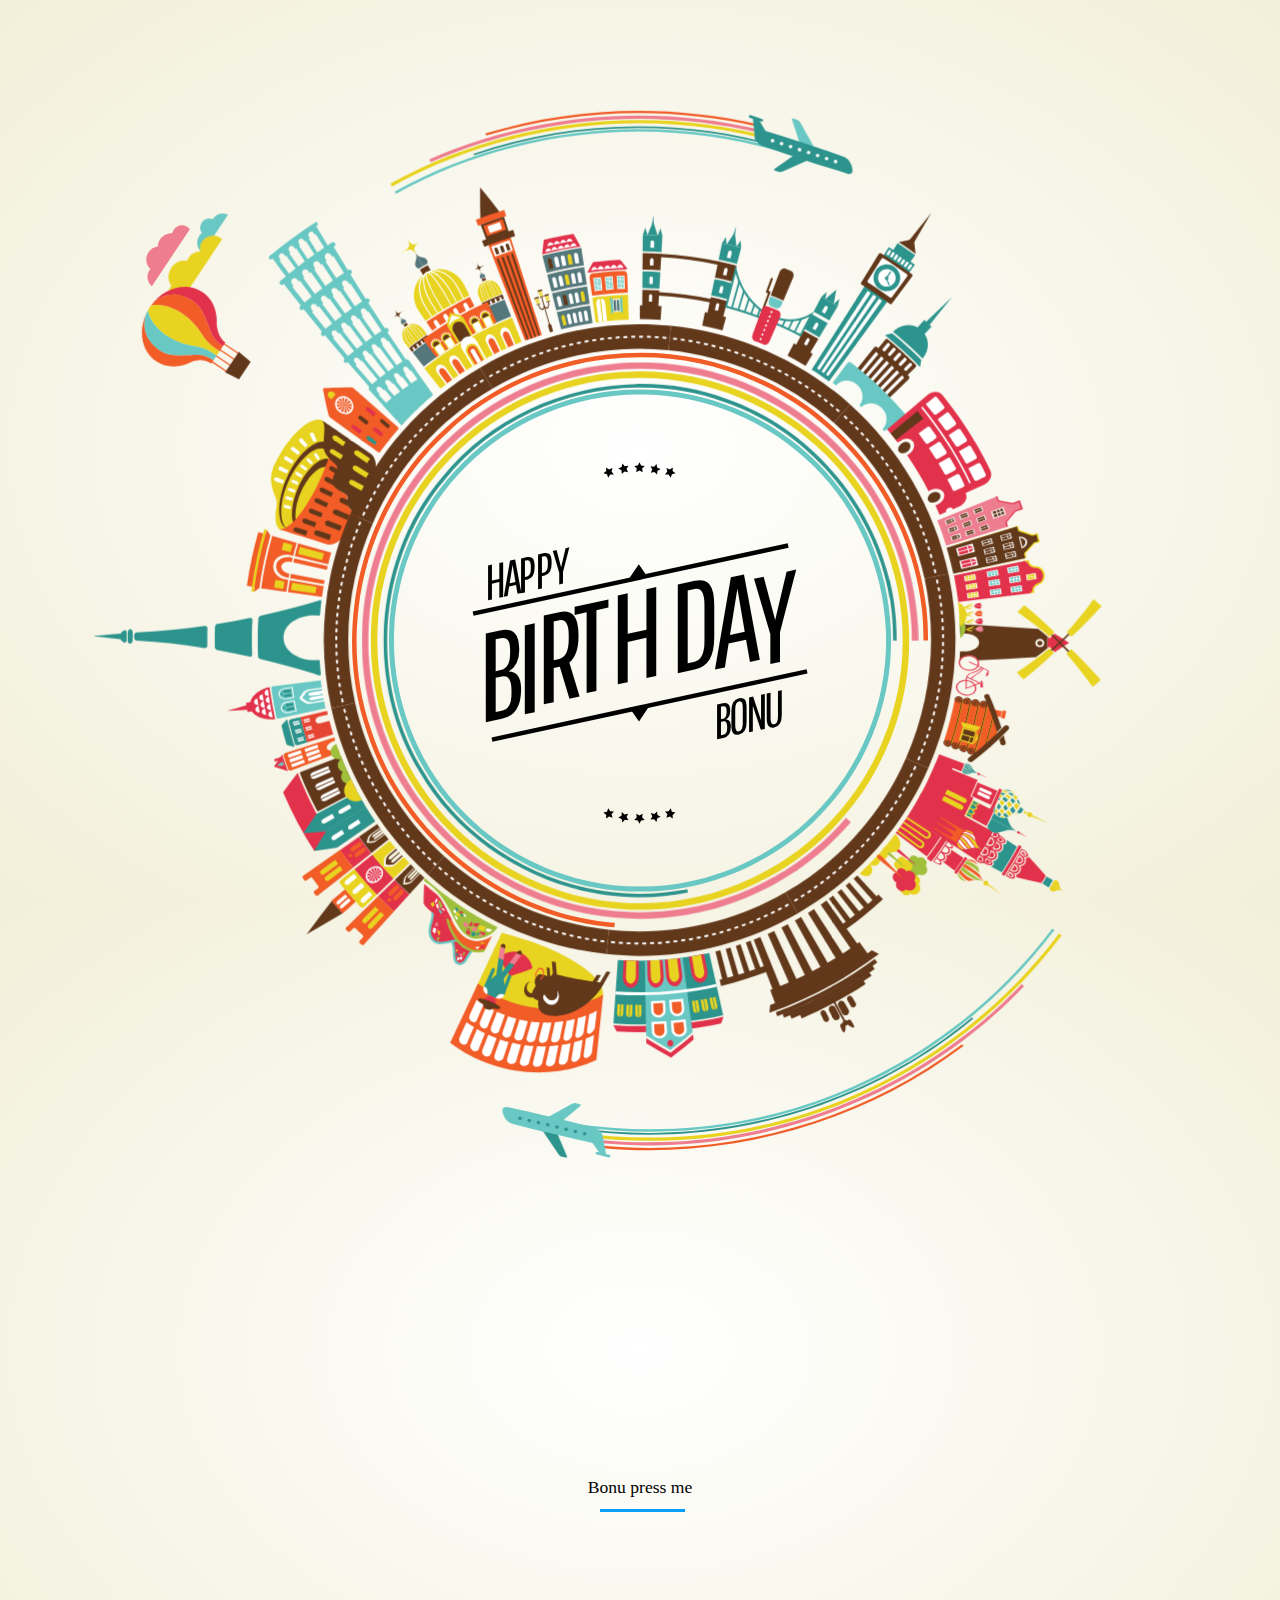
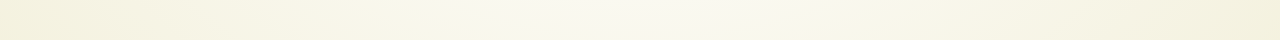
==== commit 51504a05: "updated all files" ====
--- a/index.html
+++ b/index.html
@@ -1,10 +1,12 @@
 <?xml version="1.0" encoding="utf-8"?>
 <!-- Generator: Adobe Illustrator 16.2.1, SVG Export Plug-In . SVG Version: 6.00 Build 0)  -->
 <!DOCTYPE svg PUBLIC "-//W3C//DTD SVG 1.1//EN" "http://www.w3.org/Graphics/SVG/1.1/DTD/svg11.dtd">
+<title>Bonu | Special Soul</title>
 <link rel="stylesheet" href="main.css">
 <svg version="1.1" id="Layer_1" xmlns="http://www.w3.org/2000/svg" xmlns:xlink="http://www.w3.org/1999/xlink" x="0px" y="0px"
  viewBox="0 0 400 400" enable-background="new 0 0 400 400" xml:space="preserve">
 <g id="jjperezaguinaga">
+	
 	<g id="countryObjects">
 		<path fill="#F15C27" d="M124.467,134.068c-2.028,2.304-3.916,4.723-5.74,7.187c-0.104,0.155-0.359,0.16-0.568,0.012l-14.95-10.734
 			c-0.208-0.149-0.431-0.462-0.492-0.699c-0.699-2.659-1.231-5.311-1.771-8.085c-0.046-0.243,0.114-0.458,0.359-0.476
@@ -2710,3 +2712,18 @@
 	</g>
 </g>
 </svg>
+<div id="workarea">
+	<div class="position">
+  
+	  <!--start button, nothing above this is necessary -->
+	  <div class="svg-wrapper">
+		<svg height="40" width="150" xmlns="http://www.w3.org/2000/svg">
+		  <rect id="shape" height="40" width="150" />
+		  <div id="text">
+			<a href="./middle/index.html"><span class="spot"></span><b>Bonu press me</b></a>
+		  </div>
+		</svg>
+	  </div>
+	  <!--Next button -->
+	</div>
+  </div>
--- a/main.css
+++ b/main.css
@@ -1,6 +1,6 @@
-/*
-* By Jose Aguinaga
-* http://jjperezaguinaga.com
+/*
+* By Jose Aguinaga
+* http://jjperezaguinaga.com
 */
 @import url(https://fonts.googleapis.com/css?family=Pathway+Gothic+One);
 body {
@@ -197,4 +197,114 @@
   -webkit-transform: translate3d(0, 0, 0);
   -webkit-animation: rotate-right 12s linear 0s infinite;
 }
-/*# sourceMappingURL=main.css.map */+/*# sourceMappingURL=main.css.map */
+
+/* //Button CSS// */
+
+
+/*       Just setting CSS for the page   */
+
+* {
+  margin: 0;
+  padding: 0;
+}
+
+html,
+css {
+  width: 100%;
+  height: 100%;
+}
+
+.position {
+  margin-left: auto;
+  margin-right: auto;
+  text-align: center;
+  margin-top: 15%;
+}
+
+/* #workarea {
+  position: absolute;
+  width: 100%;
+  height: 100%;
+  background-color: #1e1a3e;
+  font-family: Raleway;
+} */
+
+#workarea{
+  padding-bottom: 10%;
+}
+
+/*    start code for the actual button:         */
+
+
+/*   
+    Spot is the span on the inside of the href that
+    fills the parent and makes the hover and link work
+    for the entire div
+*/
+
+.spot {
+  position: absolute;
+  width: 100%;
+  height: 100%;
+  top: 0;
+  left: 0;
+}
+/*
+    This is the outer svg wrapper that the SVG itself will 
+    fill. Multiple svg-wrapper classes can be put side by side.
+*/
+
+.svg-wrapper {
+  margin-top: 0;
+  position: relative;
+  width: 150px;
+  /*make sure to use same height/width as in the html*/
+  height: 40px;
+  display: inline-block;
+  border-radius: 3px;
+  margin-left: 5px;
+  margin-right: 5px
+}
+/*
+  This is where we define the fill, color, thickness,
+  and stroke pattern of the SVG when there is no hover.
+  The dasharray and offset together define the line position
+  under the words. Here's also where the transition speed is set.
+*/
+
+#shape {
+  stroke-width: 6px;
+  fill: transparent;
+  stroke: #009FFD;
+  stroke-dasharray: 85 400;
+  stroke-dashoffset: -220;
+  transition: 1s all ease;
+}
+/* 
+    Pushing the text up into the SVG. Without this the
+    text would be below the div's.
+*/
+
+#text {
+  margin-top: -35px;
+  text-align: center;
+}
+
+#text a {
+  color: black;
+  text-decoration: none;
+  font-weight: 100;
+  font-size: 1.1em;
+}
+/* 
+    Changing the shape on hover. I change the color of the stroke,
+make it thinner, then set it to again wrap around the entire parent element.
+*/
+
+.svg-wrapper:hover #shape {
+  stroke-dasharray: 50 0;
+  stroke-width: 3px;
+  stroke-dashoffset: 0;
+  stroke: #06D6A0;
+}